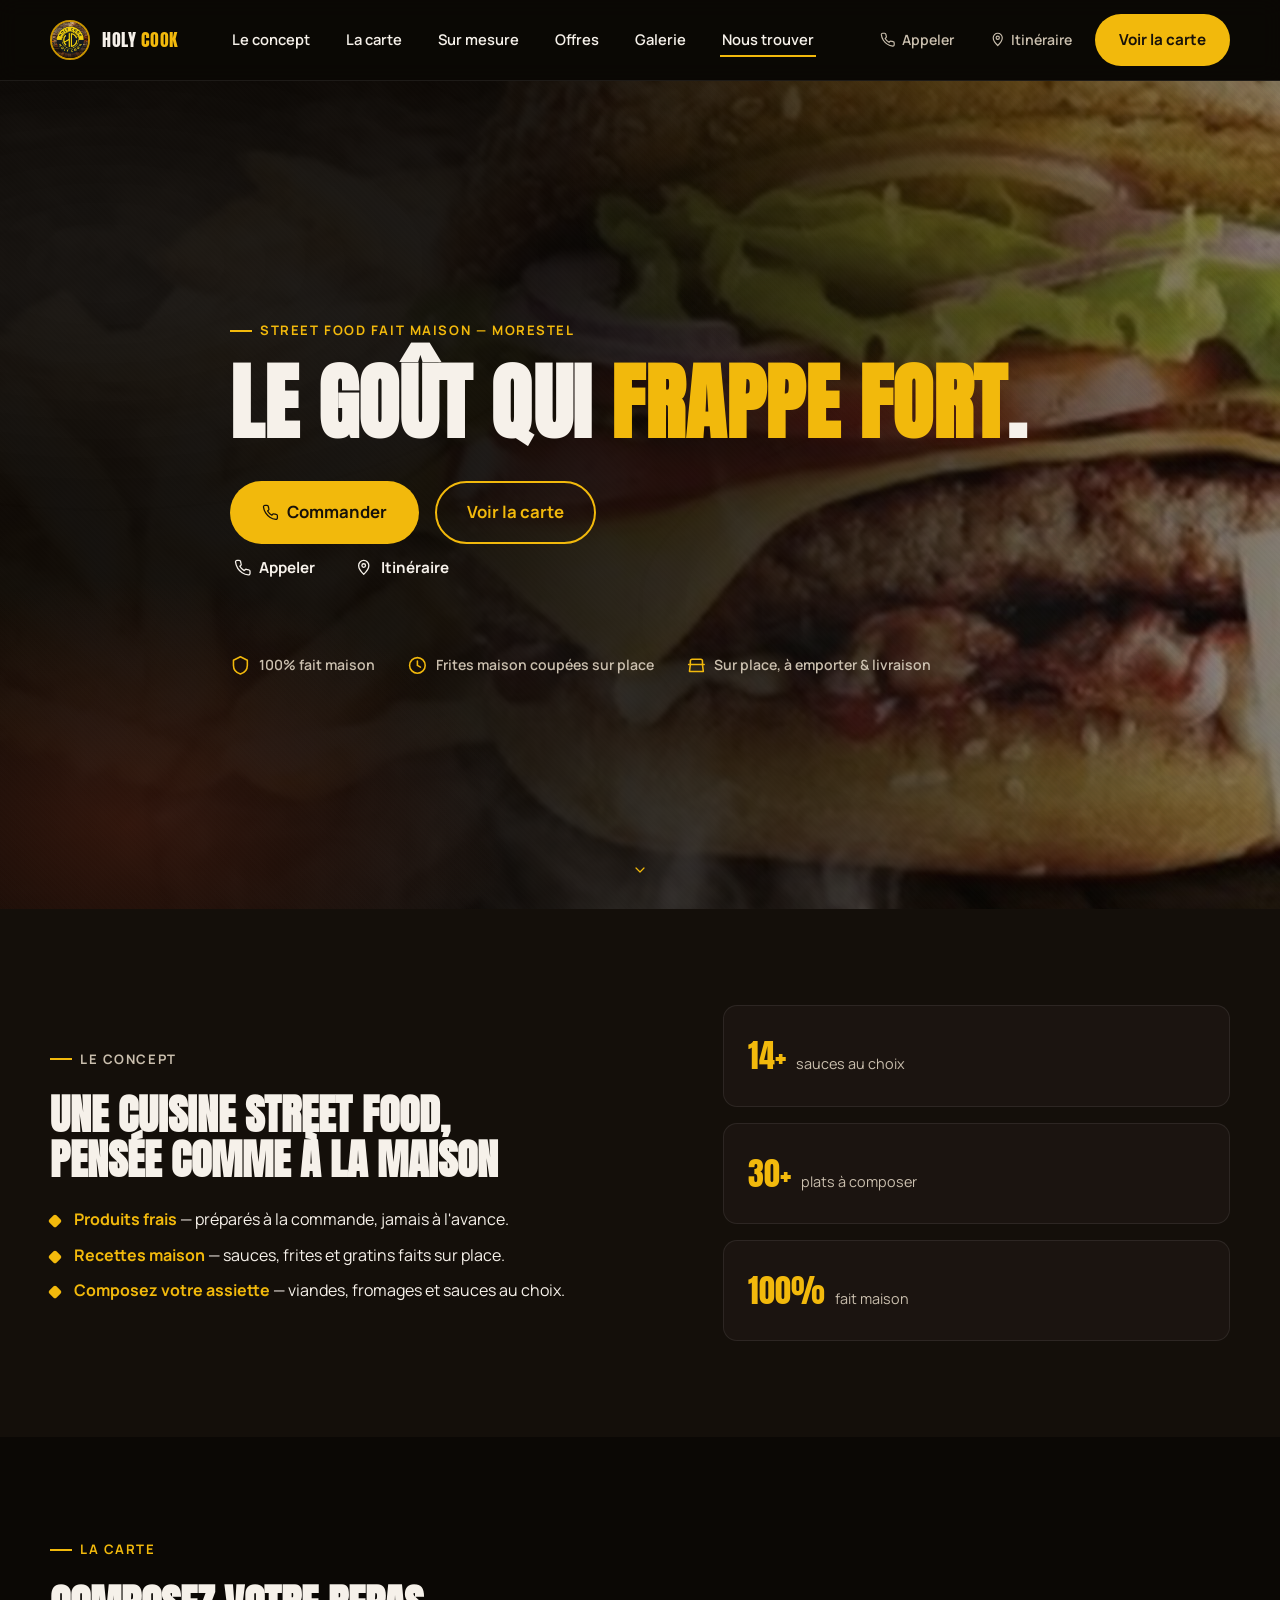
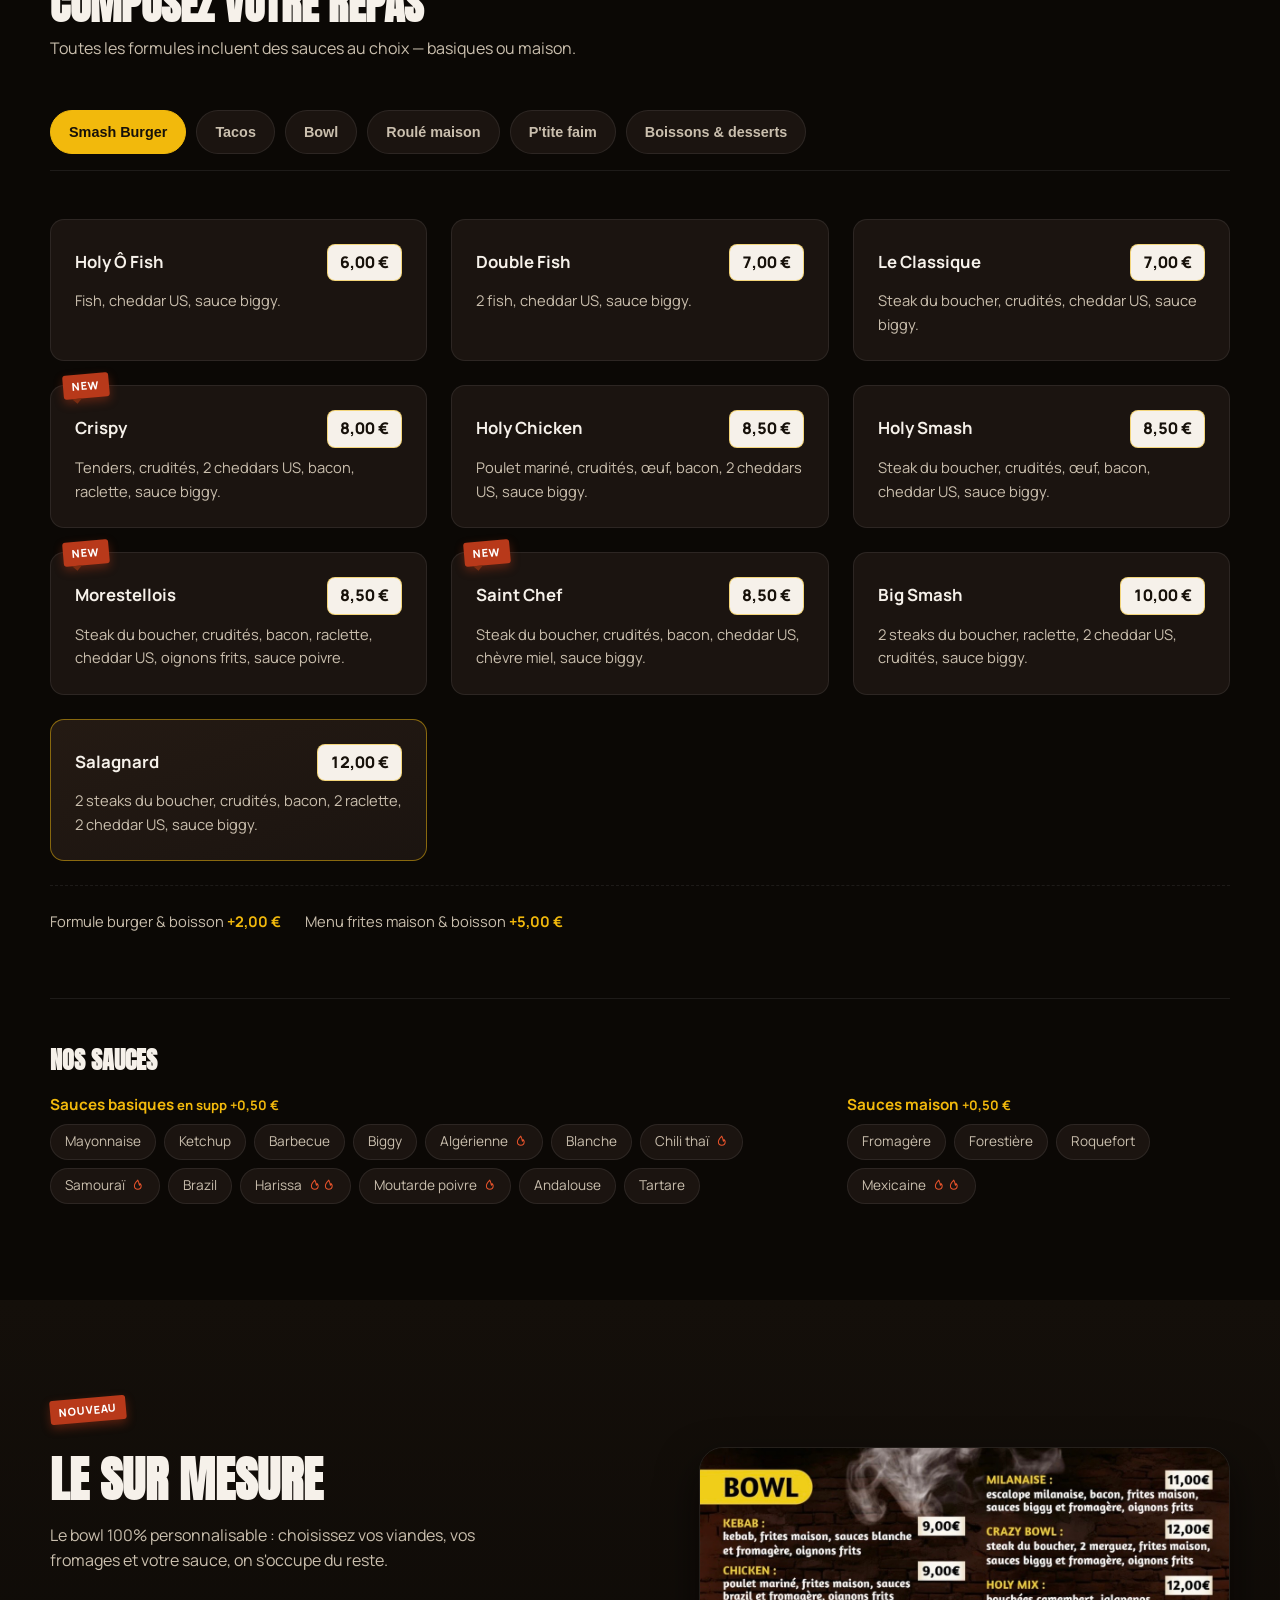
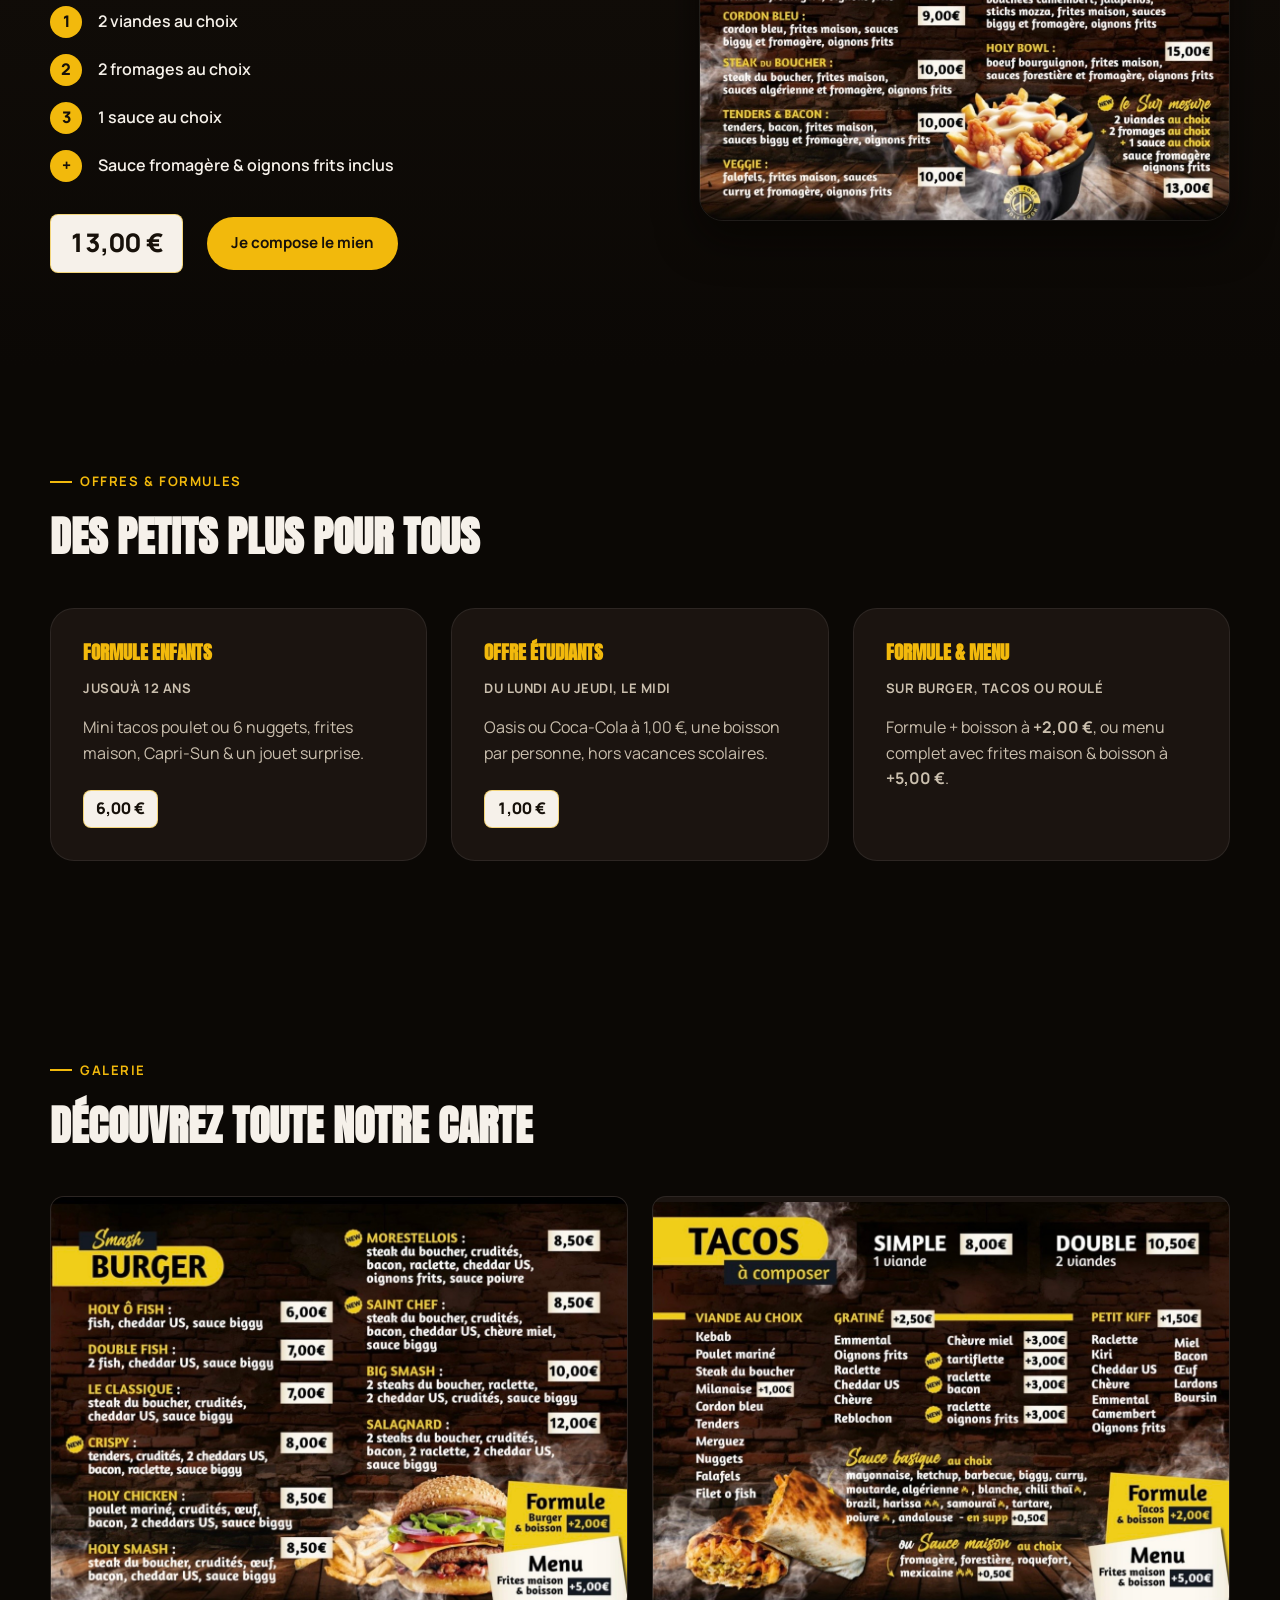
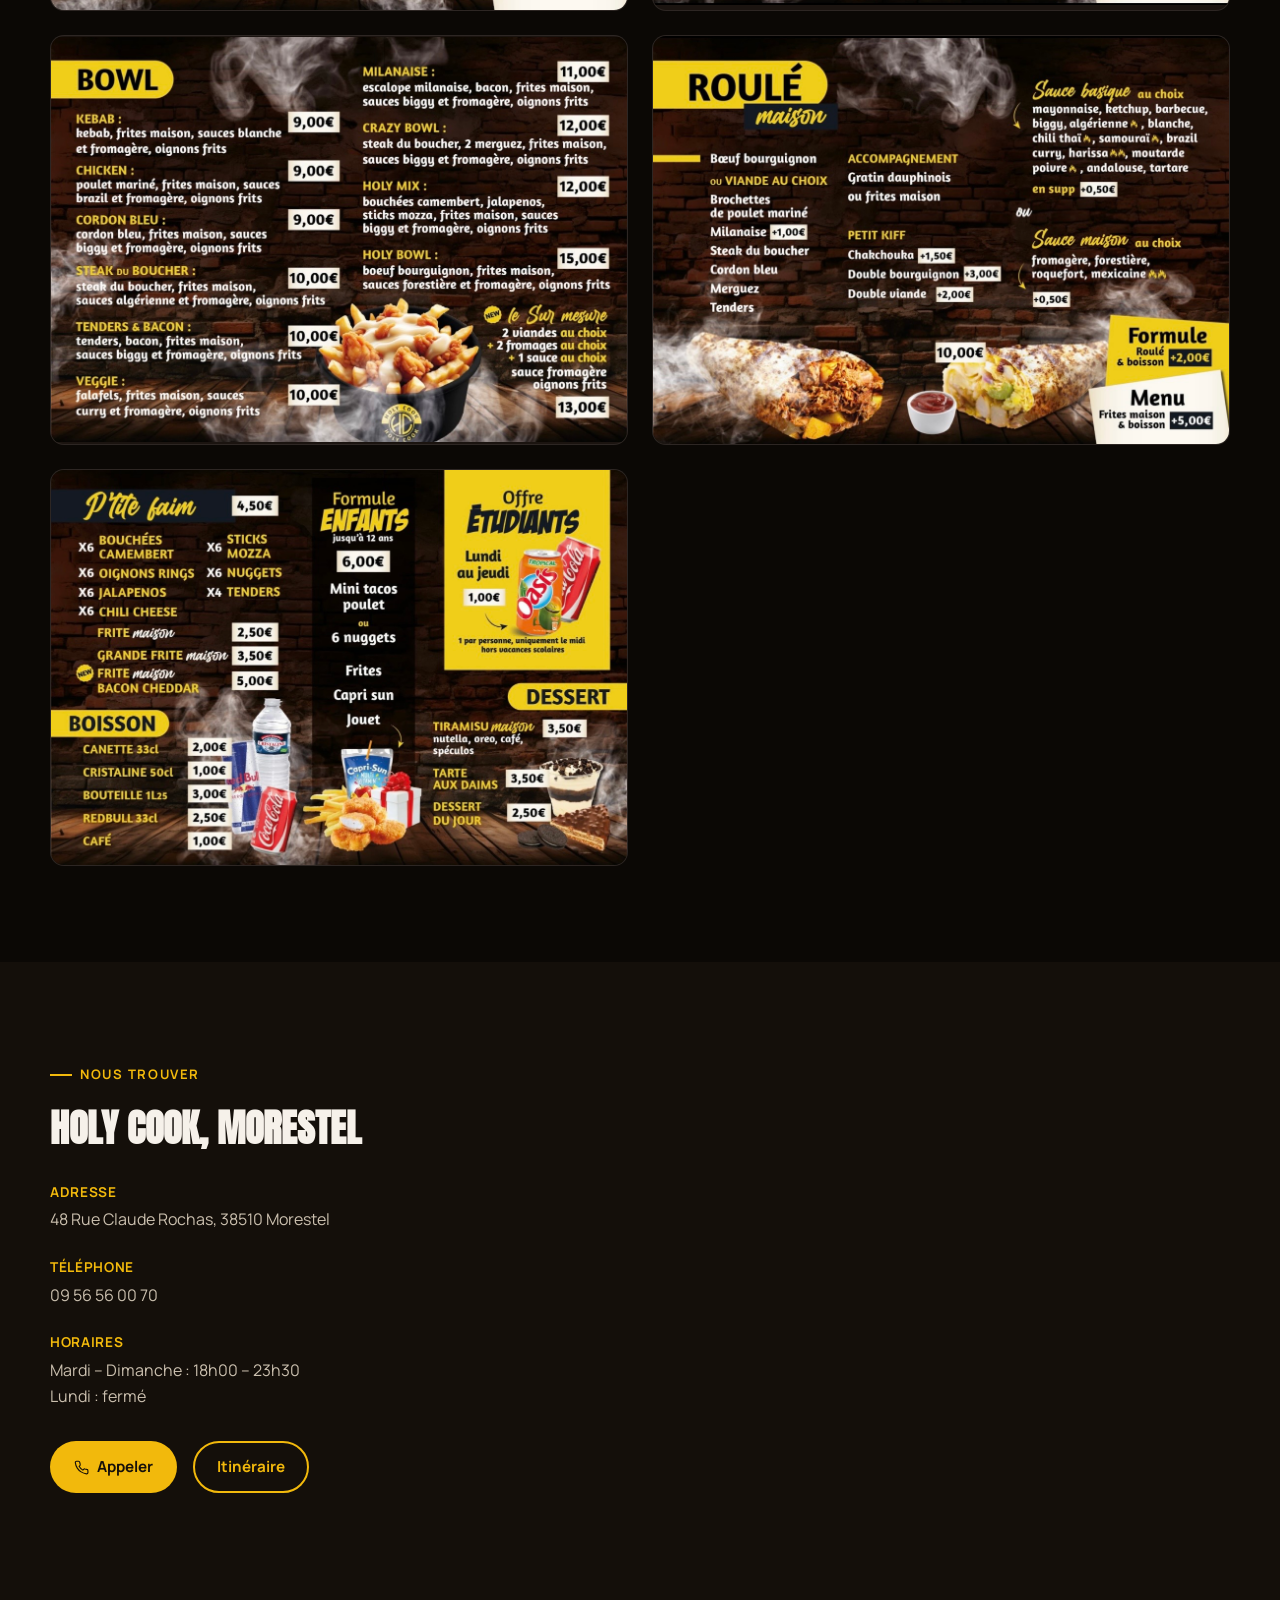
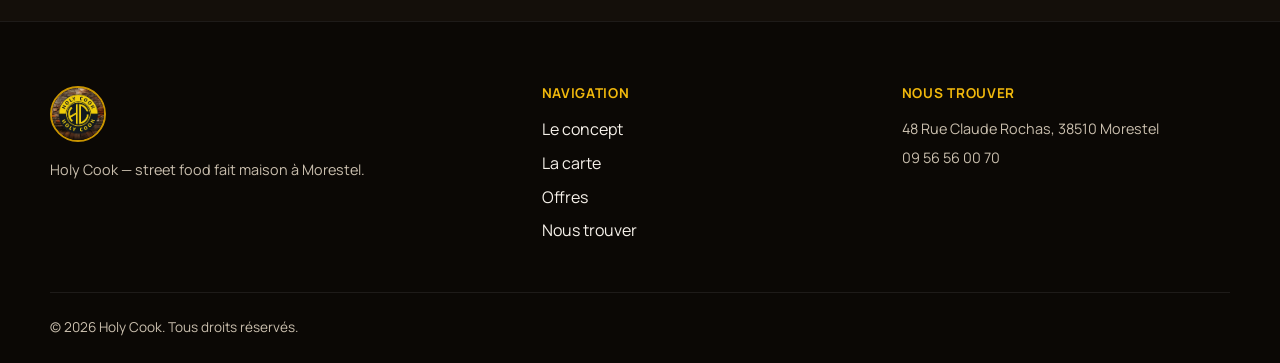
==== index.html @ 10cc81aa "Retirer le sous-titre du hero, jugé superflu" ====
<!DOCTYPE html>
<html lang="fr">
<head>
<meta charset="UTF-8">
<meta name="viewport" content="width=device-width, initial-scale=1.0">
<title>Holy Cook — Smash Burgers, Tacos &amp; Bowls à Morestel</title>
<meta name="description" content="Holy Cook, restaurant street food à Morestel : smash burgers, tacos à composer, bowls, roulés maison, tout fait maison. Sur place, à emporter ou en livraison.">
<meta name="theme-color" content="#0b0805">
<meta property="og:type" content="restaurant">
<meta property="og:title" content="Holy Cook — Smash Burgers, Tacos & Bowls à Morestel">
<meta property="og:description" content="Restaurant street food à Morestel : smash burgers, tacos à composer, bowls, roulés maison, tout fait maison.">
<meta property="og:image" content="assets/brand/logo.jpg">
<meta property="og:locale" content="fr_FR">
<meta property="og:url" content="https://fazaisofiane8-svg.github.io/Holy-Cook/">
<link rel="canonical" href="https://fazaisofiane8-svg.github.io/Holy-Cook/">
<link rel="icon" href="assets/brand/logo.jpg">
<noscript>
  <style>
    .main-nav { position: static !important; opacity: 1 !important; visibility: visible !important; transform: none !important; inset: auto !important; padding: 0 !important; }
    .main-nav ul { flex-direction: row !important; }
    .nav-toggle { display: none !important; }
    .mobile-actionbar { display: none !important; }
  </style>
</noscript>
<link rel="preconnect" href="https://fonts.googleapis.com">
<link rel="preconnect" href="https://fonts.gstatic.com" crossorigin>
<link href="https://fonts.googleapis.com/css2?family=Anton&family=Caveat:wght@600;700&family=Manrope:wght@400;500;600;700;800&display=swap" rel="stylesheet">
<link rel="stylesheet" href="css/style.css">
<script type="application/ld+json">
{
  "@context": "https://schema.org",
  "@type": "Restaurant",
  "name": "Holy Cook",
  "image": "https://fazaisofiane8-svg.github.io/Holy-Cook/assets/brand/logo.jpg",
  "url": "https://fazaisofiane8-svg.github.io/Holy-Cook/",
  "telephone": "+33956560070",
  "servesCuisine": "Street food",
  "priceRange": "€€",
  "address": {
    "@type": "PostalAddress",
    "streetAddress": "48 Rue Claude Rochas",
    "postalCode": "38510",
    "addressLocality": "Morestel",
    "addressCountry": "FR"
  },
  "openingHoursSpecification": [
    {
      "@type": "OpeningHoursSpecification",
      "dayOfWeek": ["Tuesday", "Wednesday", "Thursday", "Friday", "Saturday", "Sunday"],
      "opens": "18:00",
      "closes": "23:30"
    }
  ]
}
</script>
</head>
<body>

<a class="skip-link" href="#main">Aller au contenu principal</a>

<!-- ===================== HEADER ===================== -->
<header class="site-header" id="site-header">
  <div class="container header-bar">
    <a href="#accueil" class="brand">
      <img src="assets/brand/logo.jpg" alt="Holy Cook" width="500" height="500" class="brand-mark">
      <span class="brand-text">HOLY <em>COOK</em></span>
    </a>

    <nav class="main-nav" id="main-nav" aria-label="Navigation principale">
      <ul>
        <li><a href="#concept">Le concept</a></li>
        <li><a href="#carte">La carte</a></li>
        <li><a href="#sur-mesure">Sur mesure</a></li>
        <li><a href="#offres">Offres</a></li>
        <li><a href="#galerie">Galerie</a></li>
        <li><a href="#contact">Nous trouver</a></li>
      </ul>
    </nav>

    <div class="header-actions">
      <a href="tel:+33956560070" class="header-icon-link" aria-label="Appeler le 09 56 56 00 70">
        <svg viewBox="0 0 24 24" aria-hidden="true"><path d="M22 16.9v3a2 2 0 0 1-2.2 2 19.8 19.8 0 0 1-8.6-3.1 19.5 19.5 0 0 1-6-6 19.8 19.8 0 0 1-3.1-8.7A2 2 0 0 1 4.1 2h3a2 2 0 0 1 2 1.7c.1 1 .4 2 .7 3a2 2 0 0 1-.5 2.1L8 10a16 16 0 0 0 6 6l1.2-1.3a2 2 0 0 1 2.1-.5c1 .3 2 .5 3 .7a2 2 0 0 1 1.7 2Z"/></svg>
        <span>Appeler</span>
      </a>
      <a href="https://maps.google.com/maps/place//data=!4m2!3m1!1s0x478b3d7521aa36c1:0xb4bc8ea9d79da7de?entry=s&amp;sa=X&amp;hl=fr" class="header-icon-link" target="_blank" rel="noopener" aria-label="Itinéraire vers Holy Cook">
        <svg viewBox="0 0 24 24" aria-hidden="true"><path d="M12 21s7-6.5 7-12a7 7 0 1 0-14 0c0 5.5 7 12 7 12Z"/><circle cx="12" cy="9" r="2.5"/></svg>
        <span>Itinéraire</span>
      </a>
      <a href="#carte" class="btn btn-primary">Voir la carte</a>
      <button class="nav-toggle" id="nav-toggle" aria-expanded="false" aria-controls="main-nav">
        <span class="sr-only">Ouvrir le menu</span>
        <span class="burger-icon" aria-hidden="true"><span></span><span></span><span></span></span>
      </button>
    </div>
  </div>
</header>

<main id="main">

  <!-- ===================== HERO ===================== -->
  <section class="hero" id="accueil">
    <div class="hero-photo" aria-hidden="true"></div>
    <div class="hero-smoke" aria-hidden="true"></div>
    <div class="hero-grain" aria-hidden="true"></div>
    <div class="container hero-inner">
      <p class="eyebrow">Street food fait maison — Morestel</p>
      <h1 class="hero-title">
        Le goût qui <span class="highlight">frappe fort</span>.
      </h1>
      <div class="hero-cta">
        <!--
          Commander en ligne : aucune plateforme de commande en ligne
          (site propre, Uber Eats, Deliveroo...) n'est référencée dans ce
          projet à ce jour. En attendant, ce bouton appelle directement le
          restaurant pour passer commande. Dès qu'une URL de commande en
          ligne existera, remplacer href="tel:+33956560070" ci-dessous par
          cette URL.
        -->
        <a href="tel:+33956560070" class="btn btn-primary btn-lg">
          <svg viewBox="0 0 24 24" aria-hidden="true"><path d="M22 16.9v3a2 2 0 0 1-2.2 2 19.8 19.8 0 0 1-8.6-3.1 19.5 19.5 0 0 1-6-6 19.8 19.8 0 0 1-3.1-8.7A2 2 0 0 1 4.1 2h3a2 2 0 0 1 2 1.7c.1 1 .4 2 .7 3a2 2 0 0 1-.5 2.1L8 10a16 16 0 0 0 6 6l1.2-1.3a2 2 0 0 1 2.1-.5c1 .3 2 .5 3 .7a2 2 0 0 1 1.7 2Z"/></svg>
          Commander
        </a>
        <a href="#carte" class="btn btn-outline btn-lg">
          Voir la carte
        </a>
      </div>
      <div class="hero-cta hero-cta--secondary">
        <a href="tel:+33956560070" class="link-cta">
          <svg viewBox="0 0 24 24" aria-hidden="true"><path d="M22 16.9v3a2 2 0 0 1-2.2 2 19.8 19.8 0 0 1-8.6-3.1 19.5 19.5 0 0 1-6-6 19.8 19.8 0 0 1-3.1-8.7A2 2 0 0 1 4.1 2h3a2 2 0 0 1 2 1.7c.1 1 .4 2 .7 3a2 2 0 0 1-.5 2.1L8 10a16 16 0 0 0 6 6l1.2-1.3a2 2 0 0 1 2.1-.5c1 .3 2 .5 3 .7a2 2 0 0 1 1.7 2Z"/></svg>
          Appeler
        </a>
        <a href="https://maps.google.com/maps/place//data=!4m2!3m1!1s0x478b3d7521aa36c1:0xb4bc8ea9d79da7de?entry=s&amp;sa=X&amp;hl=fr" class="link-cta" target="_blank" rel="noopener">
          <svg viewBox="0 0 24 24" aria-hidden="true"><path d="M12 21s7-6.5 7-12a7 7 0 1 0-14 0c0 5.5 7 12 7 12Z"/><circle cx="12" cy="9" r="2.5"/></svg>
          Itinéraire
        </a>
      </div>

      <ul class="hero-badges">
        <li>
          <svg viewBox="0 0 24 24" aria-hidden="true"><path d="M12 2 4 6v6c0 5 3.4 8.4 8 10 4.6-1.6 8-5 8-10V6l-8-4Z"/></svg>
          100% fait maison
        </li>
        <li>
          <svg viewBox="0 0 24 24" aria-hidden="true"><circle cx="12" cy="12" r="9"/><path d="M12 7v5l3.5 2"/></svg>
          Frites maison coupées sur place
        </li>
        <li>
          <svg viewBox="0 0 24 24" aria-hidden="true"><path d="M3 11h18M5 11V7a2 2 0 0 1 2-2h10a2 2 0 0 1 2 2v4M5 11l-1 8h16l-1-8"/></svg>
          Sur place, à emporter &amp; livraison
        </li>
      </ul>
    </div>
    <a href="#concept" class="scroll-cue" aria-label="Défiler vers la section suivante">
      <svg viewBox="0 0 24 24" aria-hidden="true"><path d="M6 9l6 6 6-6"/></svg>
    </a>
  </section>

  <!-- ===================== CONCEPT ===================== -->
  <section class="concept" id="concept">
    <div class="container concept-grid">
      <div class="concept-copy">
        <p class="eyebrow">Le concept</p>
        <h2>Une cuisine street food, pensée comme à la maison</h2>
        <ul class="concept-list">
          <li><strong>Produits frais</strong> — préparés à la commande, jamais à l'avance.</li>
          <li><strong>Recettes maison</strong> — sauces, frites et gratins faits sur place.</li>
          <li><strong>Composez votre assiette</strong> — viandes, fromages et sauces au choix.</li>
        </ul>
      </div>
      <div class="concept-stats" role="list">
        <div class="stat-card" role="listitem">
          <span class="stat-number">14+</span>
          <span class="stat-label">sauces au choix</span>
        </div>
        <div class="stat-card" role="listitem">
          <span class="stat-number">30+</span>
          <span class="stat-label">plats à composer</span>
        </div>
        <div class="stat-card" role="listitem">
          <span class="stat-number">100%</span>
          <span class="stat-label">fait maison</span>
        </div>
      </div>
    </div>
  </section>

  <!-- ===================== CARTE / MENU ===================== -->
  <section class="carte" id="carte">
    <div class="container">
      <div class="section-head">
        <p class="eyebrow">La carte</p>
        <h2>Composez votre repas</h2>
        <p class="section-sub">Toutes les formules incluent des sauces au choix — basiques ou maison.</p>
      </div>

      <div class="menu-tabs" role="tablist" aria-label="Catégories de la carte">
        <button class="menu-tab is-active" role="tab" id="tab-burger" aria-controls="panel-burger" aria-selected="true" data-target="panel-burger">Smash Burger</button>
        <button class="menu-tab" role="tab" id="tab-tacos" aria-controls="panel-tacos" aria-selected="false" tabindex="-1" data-target="panel-tacos">Tacos</button>
        <button class="menu-tab" role="tab" id="tab-bowl" aria-controls="panel-bowl" aria-selected="false" tabindex="-1" data-target="panel-bowl">Bowl</button>
        <button class="menu-tab" role="tab" id="tab-roule" aria-controls="panel-roule" aria-selected="false" tabindex="-1" data-target="panel-roule">Roulé maison</button>
        <button class="menu-tab" role="tab" id="tab-faim" aria-controls="panel-faim" aria-selected="false" tabindex="-1" data-target="panel-faim">P'tite faim</button>
        <button class="menu-tab" role="tab" id="tab-boissons" aria-controls="panel-boissons" aria-selected="false" tabindex="-1" data-target="panel-boissons">Boissons &amp; desserts</button>
      </div>

      <!-- SMASH BURGER -->
      <div class="menu-panel is-active" id="panel-burger" role="tabpanel" aria-labelledby="tab-burger">
        <div class="menu-grid">

          <article class="menu-card">
            <div class="menu-card-head"><h3>Holy Ô Fish</h3><span class="price">6,00&nbsp;€</span></div>
            <p>Fish, cheddar US, sauce biggy.</p>
          </article>

          <article class="menu-card">
            <div class="menu-card-head"><h3>Double Fish</h3><span class="price">7,00&nbsp;€</span></div>
            <p>2 fish, cheddar US, sauce biggy.</p>
          </article>

          <article class="menu-card">
            <div class="menu-card-head"><h3>Le Classique</h3><span class="price">7,00&nbsp;€</span></div>
            <p>Steak du boucher, crudités, cheddar US, sauce biggy.</p>
          </article>

          <article class="menu-card">
            <span class="badge-new">New</span>
            <div class="menu-card-head"><h3>Crispy</h3><span class="price">8,00&nbsp;€</span></div>
            <p>Tenders, crudités, 2 cheddars US, bacon, raclette, sauce biggy.</p>
          </article>

          <article class="menu-card">
            <div class="menu-card-head"><h3>Holy Chicken</h3><span class="price">8,50&nbsp;€</span></div>
            <p>Poulet mariné, crudités, œuf, bacon, 2 cheddars US, sauce biggy.</p>
          </article>

          <article class="menu-card">
            <div class="menu-card-head"><h3>Holy Smash</h3><span class="price">8,50&nbsp;€</span></div>
            <p>Steak du boucher, crudités, œuf, bacon, cheddar US, sauce biggy.</p>
          </article>

          <article class="menu-card">
            <span class="badge-new">New</span>
            <div class="menu-card-head"><h3>Morestellois</h3><span class="price">8,50&nbsp;€</span></div>
            <p>Steak du boucher, crudités, bacon, raclette, cheddar US, oignons frits, sauce poivre.</p>
          </article>

          <article class="menu-card">
            <span class="badge-new">New</span>
            <div class="menu-card-head"><h3>Saint Chef</h3><span class="price">8,50&nbsp;€</span></div>
            <p>Steak du boucher, crudités, bacon, cheddar US, chèvre miel, sauce biggy.</p>
          </article>

          <article class="menu-card">
            <div class="menu-card-head"><h3>Big Smash</h3><span class="price">10,00&nbsp;€</span></div>
            <p>2 steaks du boucher, raclette, 2 cheddar US, crudités, sauce biggy.</p>
          </article>

          <article class="menu-card menu-card--feature">
            <div class="menu-card-head"><h3>Salagnard</h3><span class="price">12,00&nbsp;€</span></div>
            <p>2 steaks du boucher, crudités, bacon, 2 raclette, 2 cheddar US, sauce biggy.</p>
          </article>

        </div>
        <div class="menu-formulas">
          <span>Formule burger &amp; boisson <strong>+2,00&nbsp;€</strong></span>
          <span>Menu frites maison &amp; boisson <strong>+5,00&nbsp;€</strong></span>
        </div>
      </div>

      <!-- TACOS -->
      <div class="menu-panel" id="panel-tacos" role="tabpanel" aria-labelledby="tab-tacos" hidden>
        <div class="composer">
          <div class="composer-head">
            <h3>Tacos à composer</h3>
            <div class="composer-prices">
              <span><strong>Simple</strong> 1 viande — 8,00&nbsp;€</span>
              <span><strong>Double</strong> 2 viandes — 10,50&nbsp;€</span>
            </div>
          </div>
          <div class="composer-grid">
            <div class="composer-col">
              <h4>Viande au choix</h4>
              <ul>
                <li>Kebab</li><li>Poulet mariné</li><li>Steak du boucher</li>
                <li>Milanaise <span class="supp">+1,00&nbsp;€</span></li>
                <li>Cordon bleu</li><li>Tenders</li><li>Merguez</li>
                <li>Nuggets</li><li>Falafels</li><li>Filet o fish</li>
              </ul>
            </div>
            <div class="composer-col">
              <h4>Gratiné <span class="supp">+2,50&nbsp;€</span></h4>
              <ul>
                <li>Emmental</li><li>Oignons frits</li><li>Raclette</li>
                <li>Cheddar US</li><li>Chèvre</li><li>Reblochon</li>
                <li>Chèvre miel <span class="supp">+3,00&nbsp;€</span></li>
                <li>Tartiflette <span class="badge-new badge-new--inline">New</span> <span class="supp">+3,00&nbsp;€</span></li>
                <li>Raclette bacon <span class="badge-new badge-new--inline">New</span> <span class="supp">+3,00&nbsp;€</span></li>
                <li>Raclette oignons frits <span class="badge-new badge-new--inline">New</span> <span class="supp">+3,00&nbsp;€</span></li>
              </ul>
            </div>
            <div class="composer-col">
              <h4>Petit kiff <span class="supp">+1,50&nbsp;€</span></h4>
              <ul>
                <li>Raclette</li><li>Kiri</li><li>Cheddar US</li><li>Chèvre</li>
                <li>Emmental</li><li>Camembert</li><li>Oignons frits</li>
                <li>Miel</li><li>Bacon</li><li>Œuf</li><li>Lardons</li><li>Boursin</li>
              </ul>
            </div>
          </div>
        </div>
        <div class="menu-formulas">
          <span>Formule tacos &amp; boisson <strong>+2,00&nbsp;€</strong></span>
          <span>Menu frites maison &amp; boisson <strong>+5,00&nbsp;€</strong></span>
        </div>
      </div>

      <!-- BOWL -->
      <div class="menu-panel" id="panel-bowl" role="tabpanel" aria-labelledby="tab-bowl" hidden>
        <div class="menu-grid">

          <article class="menu-card">
            <div class="menu-card-head"><h3>Kebab</h3><span class="price">9,00&nbsp;€</span></div>
            <p>Kebab, frites maison, sauces blanche et fromagère, oignons frits.</p>
          </article>

          <article class="menu-card">
            <div class="menu-card-head"><h3>Chicken</h3><span class="price">9,00&nbsp;€</span></div>
            <p>Poulet mariné, frites maison, sauces brazil et fromagère, oignons frits.</p>
          </article>

          <article class="menu-card">
            <div class="menu-card-head"><h3>Cordon bleu</h3><span class="price">9,00&nbsp;€</span></div>
            <p>Cordon bleu, frites maison, sauces biggy et fromagère, oignons frits.</p>
          </article>

          <article class="menu-card">
            <div class="menu-card-head"><h3>Steak du boucher</h3><span class="price">10,00&nbsp;€</span></div>
            <p>Steak du boucher, frites maison, sauces algérienne et fromagère, oignons frits.</p>
          </article>

          <article class="menu-card">
            <div class="menu-card-head"><h3>Tenders &amp; bacon</h3><span class="price">10,00&nbsp;€</span></div>
            <p>Tenders, bacon, frites maison, sauces biggy et fromagère, oignons frits.</p>
          </article>

          <article class="menu-card">
            <div class="menu-card-head"><h3>Veggie</h3><span class="price">10,00&nbsp;€</span></div>
            <p>Falafels, frites maison, sauces curry et fromagère, oignons frits.</p>
          </article>

          <article class="menu-card">
            <div class="menu-card-head"><h3>Milanaise</h3><span class="price">11,00&nbsp;€</span></div>
            <p>Escalope milanaise, bacon, frites maison, sauces biggy et fromagère, oignons frits.</p>
          </article>

          <article class="menu-card">
            <div class="menu-card-head"><h3>Crazy Bowl</h3><span class="price">12,00&nbsp;€</span></div>
            <p>Steak du boucher, 2 merguez, frites maison, sauces biggy et fromagère, oignons frits.</p>
          </article>

          <article class="menu-card">
            <div class="menu-card-head"><h3>Holy Mix</h3><span class="price">12,00&nbsp;€</span></div>
            <p>Bouchées camembert, jalapenos, sticks mozza, frites maison, sauces biggy et fromagère, oignons frits.</p>
          </article>

          <article class="menu-card menu-card--feature">
            <div class="menu-card-head"><h3>Holy Bowl</h3><span class="price">15,00&nbsp;€</span></div>
            <p>Bœuf bourguignon, frites maison, sauces forestière et fromagère, oignons frits.</p>
          </article>

        </div>
      </div>

      <!-- ROULÉ MAISON -->
      <div class="menu-panel" id="panel-roule" role="tabpanel" aria-labelledby="tab-roule" hidden>
        <div class="composer">
          <div class="composer-head">
            <h3>Roulé <span class="script-accent">maison</span></h3>
            <div class="composer-prices">
              <span><strong>Le roulé</strong> — 10,00&nbsp;€</span>
            </div>
          </div>
          <div class="composer-grid">
            <div class="composer-col">
              <h4>Bœuf bourguignon ou viande au choix</h4>
              <ul>
                <li>Brochettes de poulet mariné</li>
                <li>Milanaise <span class="supp">+1,00&nbsp;€</span></li>
                <li>Steak du boucher</li><li>Cordon bleu</li>
                <li>Merguez</li><li>Tenders</li>
              </ul>
            </div>
            <div class="composer-col">
              <h4>Accompagnement</h4>
              <ul><li>Gratin dauphinois</li><li>ou Frites maison</li></ul>
              <h4>Petit kiff</h4>
              <ul>
                <li>Chakchouka <span class="supp">+1,50&nbsp;€</span></li>
                <li>Double bourguignon <span class="supp">+3,00&nbsp;€</span></li>
                <li>Double viande <span class="supp">+2,00&nbsp;€</span></li>
              </ul>
            </div>
          </div>
        </div>
        <div class="menu-formulas">
          <span>Formule roulé &amp; boisson <strong>+2,00&nbsp;€</strong></span>
          <span>Menu frites maison &amp; boisson <strong>+5,00&nbsp;€</strong></span>
        </div>
      </div>

      <!-- P'TITE FAIM -->
      <div class="menu-panel" id="panel-faim" role="tabpanel" aria-labelledby="tab-faim" hidden>
        <div class="menu-grid menu-grid--compact">
          <article class="menu-card">
            <div class="menu-card-head"><h3>P'tite faim</h3><span class="price">4,50&nbsp;€</span></div>
            <p>Au choix : x6 bouchées camembert, x6 sticks mozza, x6 oignons rings, x6 nuggets, x6 jalapenos, x4 tenders ou x6 chili cheese.</p>
          </article>
          <article class="menu-card">
            <div class="menu-card-head"><h3>Frite maison</h3><span class="price">2,50&nbsp;€</span></div>
            <p>Coupées et cuites sur place.</p>
          </article>
          <article class="menu-card">
            <div class="menu-card-head"><h3>Grande frite maison</h3><span class="price">3,50&nbsp;€</span></div>
          </article>
          <article class="menu-card">
            <span class="badge-new">New</span>
            <div class="menu-card-head"><h3>Frite maison bacon cheddar</h3><span class="price">5,00&nbsp;€</span></div>
          </article>
        </div>
      </div>

      <!-- BOISSONS & DESSERTS -->
      <div class="menu-panel" id="panel-boissons" role="tabpanel" aria-labelledby="tab-boissons" hidden>
        <div class="menu-grid menu-grid--compact">
          <article class="menu-card"><div class="menu-card-head"><h3>Canette 33cl</h3><span class="price">2,00&nbsp;€</span></div></article>
          <article class="menu-card"><div class="menu-card-head"><h3>Cristaline 50cl</h3><span class="price">1,00&nbsp;€</span></div></article>
          <article class="menu-card"><div class="menu-card-head"><h3>Bouteille 1L25</h3><span class="price">3,00&nbsp;€</span></div></article>
          <article class="menu-card"><div class="menu-card-head"><h3>Redbull 33cl</h3><span class="price">2,50&nbsp;€</span></div></article>
          <article class="menu-card"><div class="menu-card-head"><h3>Café</h3><span class="price">1,00&nbsp;€</span></div></article>
          <article class="menu-card menu-card--feature">
            <div class="menu-card-head"><h3>Tiramisu maison</h3><span class="price">3,50&nbsp;€</span></div>
            <p>Nutella, oreo, café, spéculos.</p>
          </article>
          <article class="menu-card"><div class="menu-card-head"><h3>Tarte aux daims</h3><span class="price">3,50&nbsp;€</span></div></article>
          <article class="menu-card"><div class="menu-card-head"><h3>Dessert du jour</h3><span class="price">2,50&nbsp;€</span></div></article>
        </div>
      </div>

      <!-- SAUCES -->
      <div class="sauces">
        <h3>Nos sauces</h3>
        <div class="sauces-grid">
          <div class="sauce-group">
            <h4>Sauces basiques <span class="supp">en supp&nbsp;+0,50&nbsp;€</span></h4>
            <ul class="sauce-list">
              <li>Mayonnaise</li><li>Ketchup</li><li>Barbecue</li><li>Biggy</li>
              <li>Algérienne <span class="heat" aria-label="Piquant"><svg viewBox="0 0 24 24" aria-hidden="true"><path d="M12 2c-3 3-6 6-6 10a6 6 0 0 0 12 0c0-2-1-3-2-4 .3 1.5-.3 2.5-1 3-1-2-.5-4-3-9Z"/></svg></span></li>
              <li>Blanche</li>
              <li>Chili thaï <span class="heat" aria-label="Piquant"><svg viewBox="0 0 24 24" aria-hidden="true"><path d="M12 2c-3 3-6 6-6 10a6 6 0 0 0 12 0c0-2-1-3-2-4 .3 1.5-.3 2.5-1 3-1-2-.5-4-3-9Z"/></svg></span></li>
              <li>Samouraï <span class="heat" aria-label="Piquant"><svg viewBox="0 0 24 24" aria-hidden="true"><path d="M12 2c-3 3-6 6-6 10a6 6 0 0 0 12 0c0-2-1-3-2-4 .3 1.5-.3 2.5-1 3-1-2-.5-4-3-9Z"/></svg></span></li>
              <li>Brazil</li>
              <li>Harissa <span class="heat" aria-label="Très piquant"><svg viewBox="0 0 24 24" aria-hidden="true"><path d="M12 2c-3 3-6 6-6 10a6 6 0 0 0 12 0c0-2-1-3-2-4 .3 1.5-.3 2.5-1 3-1-2-.5-4-3-9Z"/></svg><svg viewBox="0 0 24 24" aria-hidden="true"><path d="M12 2c-3 3-6 6-6 10a6 6 0 0 0 12 0c0-2-1-3-2-4 .3 1.5-.3 2.5-1 3-1-2-.5-4-3-9Z"/></svg></span></li>
              <li>Moutarde poivre <span class="heat" aria-label="Piquant"><svg viewBox="0 0 24 24" aria-hidden="true"><path d="M12 2c-3 3-6 6-6 10a6 6 0 0 0 12 0c0-2-1-3-2-4 .3 1.5-.3 2.5-1 3-1-2-.5-4-3-9Z"/></svg></span></li>
              <li>Andalouse</li><li>Tartare</li>
            </ul>
          </div>
          <div class="sauce-group">
            <h4>Sauces maison <span class="supp">+0,50&nbsp;€</span></h4>
            <ul class="sauce-list">
              <li>Fromagère</li><li>Forestière</li><li>Roquefort</li>
              <li>Mexicaine <span class="heat" aria-label="Très piquant"><svg viewBox="0 0 24 24" aria-hidden="true"><path d="M12 2c-3 3-6 6-6 10a6 6 0 0 0 12 0c0-2-1-3-2-4 .3 1.5-.3 2.5-1 3-1-2-.5-4-3-9Z"/></svg><svg viewBox="0 0 24 24" aria-hidden="true"><path d="M12 2c-3 3-6 6-6 10a6 6 0 0 0 12 0c0-2-1-3-2-4 .3 1.5-.3 2.5-1 3-1-2-.5-4-3-9Z"/></svg></span></li>
            </ul>
          </div>
        </div>
      </div>

    </div>
  </section>

  <!-- ===================== SUR MESURE ===================== -->
  <section class="sur-mesure" id="sur-mesure">
    <div class="container sur-mesure-grid">
      <div class="sur-mesure-copy">
        <span class="badge-new badge-new--static">Nouveau</span>
        <h2>Le Sur Mesure</h2>
        <p>Le bowl 100% personnalisable : choisissez vos viandes, vos fromages et votre sauce, on s'occupe du reste.</p>
        <ul class="sur-mesure-steps">
          <li><span>1</span> 2 viandes au choix</li>
          <li><span>2</span> 2 fromages au choix</li>
          <li><span>3</span> 1 sauce au choix</li>
          <li><span>+</span> Sauce fromagère &amp; oignons frits inclus</li>
        </ul>
        <div class="sur-mesure-price">
          <span class="price price--lg">13,00&nbsp;€</span>
          <a href="#contact" class="btn btn-primary">Je compose le mien</a>
        </div>
      </div>
      <div class="sur-mesure-visual" aria-hidden="true">
        <img src="assets/menu/carte-bowls.jpg" srcset="assets/menu/carte-bowls-600w.jpg 600w, assets/menu/carte-bowls.jpg 1170w" sizes="(max-width: 1024px) 100vw, 45vw" alt="" width="1170" height="823" loading="lazy">
      </div>
    </div>
  </section>

  <!-- ===================== OFFRES ===================== -->
  <section class="offres" id="offres">
    <div class="container">
      <div class="section-head">
        <p class="eyebrow">Offres &amp; formules</p>
        <h2>Des petits plus pour tous</h2>
      </div>
      <div class="offres-grid">
        <article class="offre-card">
          <h3>Formule enfants</h3>
          <p class="offre-meta">Jusqu'à 12 ans</p>
          <p>Mini tacos poulet ou 6 nuggets, frites maison, Capri-Sun &amp; un jouet surprise.</p>
          <span class="price">6,00&nbsp;€</span>
        </article>
        <article class="offre-card">
          <h3>Offre étudiants</h3>
          <p class="offre-meta">Du lundi au jeudi, le midi</p>
          <p>Oasis ou Coca-Cola à 1,00&nbsp;€, une boisson par personne, hors vacances scolaires.</p>
          <span class="price">1,00&nbsp;€</span>
        </article>
        <article class="offre-card">
          <h3>Formule &amp; menu</h3>
          <p class="offre-meta">Sur burger, tacos ou roulé</p>
          <p>Formule + boisson à <strong>+2,00&nbsp;€</strong>, ou menu complet avec frites maison &amp; boisson à <strong>+5,00&nbsp;€</strong>.</p>
        </article>
      </div>
    </div>
  </section>

  <!-- ===================== GALERIE ===================== -->
  <section class="galerie" id="galerie">
    <div class="container">
      <div class="section-head">
        <p class="eyebrow">Galerie</p>
        <h2>Découvrez toute notre carte</h2>
      </div>
      <div class="galerie-grid">
        <figure>
          <button type="button" class="galerie-item" data-full="assets/menu/carte-smash-burger.jpg" data-caption="Carte des smash burgers Holy Cook avec prix">
            <img src="assets/menu/carte-smash-burger.jpg" srcset="assets/menu/carte-smash-burger-600w.jpg 600w, assets/menu/carte-smash-burger.jpg 1170w" sizes="(max-width: 640px) 100vw, 50vw" alt="Carte des smash burgers Holy Cook avec prix" width="1170" height="838" loading="lazy">
          </button>
        </figure>
        <figure>
          <button type="button" class="galerie-item" data-full="assets/menu/carte-tacos.jpg" data-caption="Carte des tacos à composer Holy Cook avec prix">
            <img src="assets/menu/carte-tacos.jpg" srcset="assets/menu/carte-tacos-600w.jpg 600w, assets/menu/carte-tacos.jpg 1170w" sizes="(max-width: 640px) 100vw, 50vw" alt="Carte des tacos à composer Holy Cook avec prix" width="1170" height="818" loading="lazy">
          </button>
        </figure>
        <figure>
          <button type="button" class="galerie-item" data-full="assets/menu/carte-bowls.jpg" data-caption="Carte des bowls Holy Cook avec prix">
            <img src="assets/menu/carte-bowls.jpg" srcset="assets/menu/carte-bowls-600w.jpg 600w, assets/menu/carte-bowls.jpg 1170w" sizes="(max-width: 640px) 100vw, 50vw" alt="Carte des bowls Holy Cook avec prix" width="1170" height="823" loading="lazy">
          </button>
        </figure>
        <figure>
          <button type="button" class="galerie-item" data-full="assets/menu/carte-roule-maison.jpg" data-caption="Carte des roulés maison Holy Cook avec prix">
            <img src="assets/menu/carte-roule-maison.jpg" srcset="assets/menu/carte-roule-maison-600w.jpg 600w, assets/menu/carte-roule-maison.jpg 1170w" sizes="(max-width: 640px) 100vw, 50vw" alt="Carte des roulés maison Holy Cook avec prix" width="1170" height="828" loading="lazy">
          </button>
        </figure>
        <figure>
          <button type="button" class="galerie-item" data-full="assets/menu/carte-ptite-faim-boissons-desserts.jpg" data-caption="Carte des p'tites faims, boissons et desserts Holy Cook avec prix">
            <img src="assets/menu/carte-ptite-faim-boissons-desserts.jpg" srcset="assets/menu/carte-ptite-faim-boissons-desserts-600w.jpg 600w, assets/menu/carte-ptite-faim-boissons-desserts.jpg 1170w" sizes="(max-width: 640px) 100vw, 50vw" alt="Carte des p'tites faims, boissons et desserts Holy Cook avec prix" width="1170" height="803" loading="lazy">
          </button>
        </figure>
      </div>
    </div>
  </section>

  <!-- ===================== CONTACT ===================== -->
  <section class="contact" id="contact">
    <div class="container contact-grid">
      <div class="contact-info">
        <p class="eyebrow">Nous trouver</p>
        <h2>Holy Cook, Morestel</h2>

        <dl class="info-list">
          <div>
            <dt>Adresse</dt>
            <dd>48 Rue Claude Rochas, 38510 Morestel</dd>
          </div>
          <div>
            <dt>Téléphone</dt>
            <dd><a href="tel:+33956560070">09 56 56 00 70</a></dd>
          </div>
          <div>
            <dt>Horaires</dt>
            <dd>
              Mardi – Dimanche : 18h00 – 23h30<br>
              Lundi : fermé
            </dd>
          </div>
        </dl>

        <div class="contact-actions">
          <a href="tel:+33956560070" class="btn btn-primary">
            <svg viewBox="0 0 24 24" aria-hidden="true"><path d="M22 16.9v3a2 2 0 0 1-2.2 2 19.8 19.8 0 0 1-8.6-3.1 19.5 19.5 0 0 1-6-6 19.8 19.8 0 0 1-3.1-8.7A2 2 0 0 1 4.1 2h3a2 2 0 0 1 2 1.7c.1 1 .4 2 .7 3a2 2 0 0 1-.5 2.1L8 10a16 16 0 0 0 6 6l1.2-1.3a2 2 0 0 1 2.1-.5c1 .3 2 .5 3 .7a2 2 0 0 1 1.7 2Z"/></svg>
            Appeler
          </a>
          <a href="https://maps.google.com/maps/place//data=!4m2!3m1!1s0x478b3d7521aa36c1:0xb4bc8ea9d79da7de?entry=s&amp;sa=X&amp;hl=fr" class="btn btn-outline" target="_blank" rel="noopener">
            Itinéraire
          </a>
        </div>
      </div>

      <div class="contact-map">
        <iframe
          title="Holy Cook sur Google Maps — 48 Rue Claude Rochas, 38510 Morestel"
          src="https://www.google.com/maps?q=48+Rue+Claude+Rochas,+38510+Morestel&output=embed"
          loading="lazy"
          referrerpolicy="no-referrer-when-downgrade">
        </iframe>
      </div>
    </div>
  </section>

</main>

<!-- ===================== FOOTER ===================== -->
<footer class="site-footer">
  <div class="container footer-grid">
    <div>
      <img src="assets/brand/logo.jpg" alt="Holy Cook" width="500" height="500" loading="lazy" class="brand-mark brand-mark--footer">
      <p>Holy Cook — street food fait maison à Morestel.</p>
    </div>
    <nav aria-label="Liens du pied de page">
      <h3>Navigation</h3>
      <ul>
        <li><a href="#concept">Le concept</a></li>
        <li><a href="#carte">La carte</a></li>
        <li><a href="#offres">Offres</a></li>
        <li><a href="#contact">Nous trouver</a></li>
      </ul>
    </nav>
    <div>
      <h3>Nous trouver</h3>
      <p>48 Rue Claude Rochas, 38510 Morestel</p>
      <p><a href="tel:+33956560070">09 56 56 00 70</a></p>
    </div>
  </div>
  <div class="container footer-bottom">
    <p>&copy; <span id="year"></span> Holy Cook. Tous droits réservés.</p>
  </div>
</footer>

<!-- ===================== BARRE MOBILE FIXE ===================== -->
<nav class="mobile-actionbar" aria-label="Actions rapides">
  <a href="tel:+33956560070">
    <svg viewBox="0 0 24 24" aria-hidden="true"><path d="M22 16.9v3a2 2 0 0 1-2.2 2 19.8 19.8 0 0 1-8.6-3.1 19.5 19.5 0 0 1-6-6 19.8 19.8 0 0 1-3.1-8.7A2 2 0 0 1 4.1 2h3a2 2 0 0 1 2 1.7c.1 1 .4 2 .7 3a2 2 0 0 1-.5 2.1L8 10a16 16 0 0 0 6 6l1.2-1.3a2 2 0 0 1 2.1-.5c1 .3 2 .5 3 .7a2 2 0 0 1 1.7 2Z"/></svg>
    Appeler
  </a>
  <a href="https://maps.google.com/maps/place//data=!4m2!3m1!1s0x478b3d7521aa36c1:0xb4bc8ea9d79da7de?entry=s&amp;sa=X&amp;hl=fr" target="_blank" rel="noopener">
    <svg viewBox="0 0 24 24" aria-hidden="true"><path d="M12 21s7-6.5 7-12a7 7 0 1 0-14 0c0 5.5 7 12 7 12Z"/><circle cx="12" cy="9" r="2.5"/></svg>
    Itinéraire
  </a>
  <a href="#carte" class="is-primary">
    <svg viewBox="0 0 24 24" aria-hidden="true"><path d="M4 6h16M4 12h16M4 18h16"/></svg>
    Voir la carte
  </a>
</nav>

<!-- ===================== LIGHTBOX GALERIE ===================== -->
<div class="lightbox" id="lightbox" role="dialog" aria-modal="true" aria-label="Aperçu de la carte" hidden>
  <button type="button" class="lightbox-close" id="lightbox-close" aria-label="Fermer l'aperçu">
    <svg viewBox="0 0 24 24" aria-hidden="true"><path d="M6 6l12 12M18 6 6 18"/></svg>
  </button>
  <figure>
    <img id="lightbox-img" src="" alt="">
    <figcaption id="lightbox-caption"></figcaption>
  </figure>
</div>

<script src="js/script.js"></script>
</body>
</html>
---- css/style.css ----
/* =========================================================
   HOLY COOK — Design tokens
   ========================================================= */
:root {
  --color-bg: #0b0805;
  --color-bg-alt: #140f0a;
  --color-surface: #1b1410;
  --color-surface-2: #241a13;
  --color-border: rgba(255, 255, 255, 0.08);

  --color-text: #f6f1ea;
  --color-text-muted: #cabfae;

  --color-gold: #f2b90c;
  --color-gold-dark: #c99400;
  --color-on-gold: #17110a;

  --color-ember: #e8532b;
  --color-ember-dark: #b8391a;

  --font-display: "Anton", "Arial Narrow", sans-serif;
  --font-script: "Caveat", cursive;
  --font-body: "Manrope", system-ui, -apple-system, "Segoe UI", sans-serif;

  --radius-sm: 8px;
  --radius-md: 14px;
  --radius-lg: 24px;
  --radius-pill: 999px;

  --space-1: 8px;
  --space-2: 16px;
  --space-3: 24px;
  --space-4: 32px;
  --space-5: 48px;
  --space-6: 64px;
  --space-7: 96px;

  --shadow-card: 0 12px 30px rgba(5, 3, 1, 0.45);
  --shadow-pop: 0 18px 40px rgba(5, 3, 1, 0.6);

  --ease: cubic-bezier(0.22, 1, 0.36, 1);
  --ease-spring: cubic-bezier(0.34, 1.56, 0.64, 1);
  --dur: 220ms;
}

/* =========================================================
   Reset & base
   ========================================================= */
*, *::before, *::after { box-sizing: border-box; }
html { scroll-behavior: smooth; scroll-padding-top: 88px; }

body {
  margin: 0;
  background: var(--color-bg);
  color: var(--color-text);
  font-family: var(--font-body);
  font-size: 16px;
  line-height: 1.6;
  -webkit-font-smoothing: antialiased;
}

img { max-width: 100%; display: block; }
a { color: inherit; text-decoration: none; }
ul { margin: 0; padding: 0; list-style: none; }
h1, h2, h3, h4 { margin: 0; line-height: 1.1; text-wrap: balance; }

.script-accent {
  font-family: var(--font-script);
  font-weight: 700;
  color: var(--color-gold);
  text-transform: none;
  font-size: 1.25em;
  margin-left: 0.15em;
}
p { margin: 0; }

svg {
  width: 1em;
  height: 1em;
  fill: none;
  stroke: currentColor;
  stroke-width: 1.8;
  stroke-linecap: round;
  stroke-linejoin: round;
}

.container {
  width: min(1180px, 100% - 48px);
  margin-inline: auto;
}

.sr-only {
  position: absolute;
  width: 1px; height: 1px;
  padding: 0; margin: -1px;
  overflow: hidden;
  clip: rect(0,0,0,0);
  white-space: nowrap; border: 0;
}

.skip-link {
  position: absolute;
  left: 8px; top: -60px;
  background: var(--color-gold);
  color: var(--color-on-gold);
  padding: 10px 16px;
  border-radius: var(--radius-sm);
  font-weight: 700;
  z-index: 1000;
  transition: top var(--dur) var(--ease);
}
.skip-link:focus { top: 8px; }

:focus-visible {
  outline: 3px solid var(--color-gold);
  outline-offset: 3px;
  border-radius: 4px;
}

@media (prefers-reduced-motion: reduce) {
  html { scroll-behavior: auto; }
  *, *::before, *::after {
    animation-duration: 0.001ms !important;
    animation-iteration-count: 1 !important;
    transition-duration: 0.001ms !important;
  }
}

/* =========================================================
   Buttons
   ========================================================= */
.btn {
  display: inline-flex;
  align-items: center;
  gap: 8px;
  padding: 12px 22px;
  border-radius: var(--radius-pill);
  font-weight: 700;
  font-size: 0.95rem;
  border: 2px solid transparent;
  cursor: pointer;
  transition: transform var(--dur) var(--ease), background var(--dur) var(--ease), color var(--dur) var(--ease), border-color var(--dur) var(--ease);
  white-space: nowrap;
}
.btn:hover { transform: translateY(-2px); }
.btn:active { transform: translateY(0) scale(0.97); }
.btn-lg { padding: 16px 30px; font-size: 1.05rem; }

.btn-primary {
  background: var(--color-gold);
  color: var(--color-on-gold);
}
.btn-primary:hover { background: var(--color-gold-dark); }

.btn-outline {
  border-color: var(--color-gold);
  color: var(--color-gold);
  background: transparent;
}
.btn-outline:hover { background: var(--color-gold); color: var(--color-on-gold); }

.link-cta {
  display: inline-flex;
  align-items: center;
  gap: 8px;
  padding: 16px 4px;
  font-weight: 700;
  font-size: 1.05rem;
  color: var(--color-text);
  border-bottom: 2px solid transparent;
  transition: color var(--dur) var(--ease), border-color var(--dur) var(--ease), gap var(--dur) var(--ease);
}
.link-cta svg { width: 1.15em; height: 1.15em; transition: transform var(--dur) var(--ease); }
.link-cta:hover { color: var(--color-gold); border-color: var(--color-gold); gap: 12px; }
.link-cta:hover svg { transform: translateX(2px); }
.link-cta:active svg { transform: translateX(4px); }

/* =========================================================
   Header
   ========================================================= */
.site-header {
  position: sticky;
  top: 0;
  z-index: 100;
  border-bottom: 1px solid var(--color-border);
  isolation: isolate;
}

/* backdrop-filter lives on a pseudo-element, not on .site-header itself,
   because backdrop-filter creates a containing block for fixed-position
   descendants (the mobile .main-nav overlay) and would trap it inside
   the header's own box instead of the viewport. */
.site-header::before {
  content: "";
  position: absolute;
  inset: 0;
  z-index: -1;
  background: rgba(11, 8, 5, 0.75);
  backdrop-filter: blur(10px);
}

.header-bar {
  display: flex;
  align-items: center;
  justify-content: space-between;
  gap: var(--space-3);
  padding-block: 14px;
}

.brand {
  display: flex;
  align-items: center;
  gap: 12px;
  font-family: var(--font-display);
  letter-spacing: 0.5px;
}

.brand-mark {
  display: block;
  width: 40px; height: 40px;
  flex-shrink: 0;
  border-radius: 50%;
  object-fit: cover;
  border: 2px solid var(--color-gold-dark);
}

.brand-text { font-size: 1.15rem; }
.brand-text em { font-style: normal; color: var(--color-gold); }

.main-nav ul {
  display: flex;
  gap: var(--space-4);
}
.main-nav a {
  font-weight: 600;
  font-size: 0.92rem;
  padding: 6px 2px;
  position: relative;
}
.main-nav a::after {
  content: "";
  position: absolute;
  left: 0; right: 100%;
  bottom: -2px;
  height: 2px;
  background: var(--color-gold);
  transition: right var(--dur) var(--ease);
}
.main-nav a:hover::after,
.main-nav a.is-active::after { right: 0; }

.header-actions { display: flex; align-items: center; gap: 10px; }

.header-icon-link {
  display: inline-flex;
  align-items: center;
  gap: 6px;
  padding: 8px 12px;
  border-radius: var(--radius-pill);
  color: var(--color-text-muted);
  font-weight: 600;
  font-size: 0.88rem;
  border: 1px solid transparent;
  transition: color var(--dur) var(--ease), border-color var(--dur) var(--ease);
}
.header-icon-link svg { width: 1.1em; height: 1.1em; }
.header-icon-link:hover { color: var(--color-gold); border-color: var(--color-border); }

/* Full nav + Voir la carte already fill the header comfortably down to
   860px; adding Appeler/Itinéraire alongside them only fits once the
   container itself has room to spare beyond its own 1180px max-width
   (verified: at 1024px the four items together overflowed by ~65px). */
@media (max-width: 1180px) {
  .header-icon-link { display: none; }
}

.nav-toggle {
  display: none;
  align-items: center;
  justify-content: center;
  min-width: 44px;
  min-height: 44px;
  background: none;
  border: none;
  padding: 8px;
  cursor: pointer;
  color: var(--color-text);
}
.burger-icon { display: block; width: 22px; }
.burger-icon span {
  display: block;
  height: 2px;
  background: currentColor;
  margin: 5px 0;
  transition: transform var(--dur) var(--ease), opacity var(--dur) var(--ease);
}
.nav-toggle[aria-expanded="true"] .burger-icon span:nth-child(1) { transform: translateY(7px) rotate(45deg); }
.nav-toggle[aria-expanded="true"] .burger-icon span:nth-child(2) { opacity: 0; }
.nav-toggle[aria-expanded="true"] .burger-icon span:nth-child(3) { transform: translateY(-7px) rotate(-45deg); }

/* =========================================================
   Hero
   ========================================================= */
.hero {
  position: relative;
  min-height: 92vh;
  display: flex;
  flex-direction: column;
  justify-content: center;
  overflow: hidden;
  background: var(--color-bg);
}

.hero-photo {
  position: absolute;
  inset: 0;
  background-image: url('../assets/brand/hero-burger.jpg');
  background-size: cover;
  background-position: 68% 42%;
}
.hero-photo::after {
  content: "";
  position: absolute;
  inset: 0;
  /* Fixed pixel stops (not %) so the dark, legible zone stays a constant
     width behind the text column regardless of viewport width — a
     percentage-based fade looked fine on narrow phones but left the
     subtitle nearly unreadable over bright parts of the photo at
     tablet/desktop widths where the text column is a smaller share
     of the viewport. */
  background:
    radial-gradient(60% 60% at 80% 10%, rgba(242, 185, 12, 0.18), transparent 60%),
    radial-gradient(50% 50% at 10% 90%, rgba(232, 83, 43, 0.16), transparent 60%),
    linear-gradient(
      100deg,
      rgba(11, 8, 5, 0.97) 0px,
      rgba(11, 8, 5, 0.94) 500px,
      rgba(11, 8, 5, 0.78) 900px,
      rgba(11, 8, 5, 0.5) 1300px,
      rgba(11, 8, 5, 0.32) 1800px
    );
}

.hero-smoke {
  position: absolute;
  inset: -20% -20%;
  background:
    radial-gradient(40% 30% at 20% 30%, rgba(255,255,255,0.05), transparent 70%),
    radial-gradient(30% 25% at 70% 60%, rgba(255,255,255,0.04), transparent 70%);
  filter: blur(30px);
  animation: drift 22s ease-in-out infinite alternate;
  pointer-events: none;
}
@keyframes drift {
  from { transform: translate(0, 0) scale(1); }
  to { transform: translate(3%, -2%) scale(1.05); }
}

.hero-grain {
  position: absolute;
  inset: 0;
  background-image: repeating-linear-gradient(45deg, rgba(255,255,255,0.015) 0 2px, transparent 2px 4px);
  mix-blend-mode: overlay;
  pointer-events: none;
}

.hero-inner {
  position: relative;
  z-index: 1;
  padding-block: var(--space-6);
  max-width: 820px;
}
/* Entrance animation is opt-in via the media query itself: outside of it
   (older browsers with no support for this media feature, or motion-reduced
   users) hero content keeps the browser default (opacity: 1) — it is never
   hidden by default, so nothing can get stuck invisible. */
@media (prefers-reduced-motion: no-preference) {
  .hero-inner > * {
    opacity: 0;
    animation: hero-in 800ms var(--ease) forwards;
  }
  .hero-inner > *:nth-child(1) { animation-delay: 80ms; }
  .hero-inner > *:nth-child(2) { animation-delay: 200ms; }
  .hero-inner > *:nth-child(3) { animation-delay: 360ms; }
  .hero-inner > *:nth-child(4) { animation-delay: 500ms; }
  .hero-inner > *:nth-child(5) { animation-delay: 600ms; }
  @keyframes hero-in {
    from { opacity: 0; transform: translateY(18px); }
    to { opacity: 1; transform: translateY(0); }
  }
}

.eyebrow {
  display: inline-flex;
  align-items: center;
  gap: 8px;
  color: var(--color-gold);
  font-weight: 700;
  letter-spacing: 0.12em;
  text-transform: uppercase;
  font-size: 0.82rem;
  margin-bottom: var(--space-2);
}
.eyebrow::before {
  content: "";
  width: 22px; height: 2px;
  background: var(--color-gold);
  display: inline-block;
}

.hero-title {
  font-family: var(--font-display);
  font-size: clamp(2.6rem, 7vw, 5.2rem);
  text-transform: uppercase;
  letter-spacing: 0.5px;
}
.hero-title .highlight { color: var(--color-gold); }

.hero-cta {
  display: flex;
  flex-wrap: wrap;
  gap: var(--space-2);
  margin-top: var(--space-4);
}
.hero-cta--secondary {
  margin-top: 4px;
  gap: var(--space-4);
}
.hero-cta--secondary .link-cta { padding-block: 8px; font-size: 0.95rem; }

.hero-badges {
  display: flex;
  flex-wrap: wrap;
  gap: var(--space-4);
  margin-top: var(--space-6);
  color: var(--color-text-muted);
  font-size: 0.88rem;
  font-weight: 600;
}
.hero-badges li { display: flex; align-items: center; gap: 8px; }
.hero-badges svg { color: var(--color-gold); font-size: 1.3rem; }

.scroll-cue {
  position: absolute;
  bottom: var(--space-3);
  left: 50%;
  transform: translateX(-50%);
  color: var(--color-gold);
  animation: bob 2.2s ease-in-out infinite;
}
@keyframes bob {
  0%, 100% { transform: translate(-50%, 0); }
  50% { transform: translate(-50%, 8px); }
}

/* =========================================================
   Section scaffolding
   ========================================================= */
section { padding-block: var(--space-7); }

.section-head { max-width: 640px; margin-bottom: var(--space-5); }
.section-head h2 {
  font-family: var(--font-display);
  text-transform: uppercase;
  font-size: clamp(1.8rem, 4vw, 2.6rem);
  margin-top: 6px;
}
.section-sub { color: var(--color-text-muted); margin-top: var(--space-1); }

/* =========================================================
   Concept
   ========================================================= */
.concept { background: var(--color-bg-alt); }

.concept-grid {
  display: grid;
  grid-template-columns: 1.2fr 1fr;
  gap: var(--space-6);
  align-items: center;
}

.concept-copy h2 {
  font-family: var(--font-display);
  text-transform: uppercase;
  font-size: clamp(1.8rem, 4vw, 2.6rem);
  margin-top: 6px;
  margin-bottom: var(--space-3);
}
.concept-copy p { color: var(--color-text-muted); }

.concept-list { margin-top: var(--space-3); display: grid; gap: 10px; }
.concept-list li {
  padding-left: 24px;
  position: relative;
  color: var(--color-text);
}
.concept-list li::before {
  content: "";
  position: absolute; left: 0; top: 9px;
  width: 10px; height: 10px;
  background: var(--color-gold);
  border-radius: 2px;
  transform: rotate(45deg);
}
.concept-list strong { color: var(--color-gold); }

.concept-stats {
  display: grid;
  gap: var(--space-2);
}
.stat-card {
  background: var(--color-surface);
  border: 1px solid var(--color-border);
  border-radius: var(--radius-md);
  padding: var(--space-3);
  display: flex;
  align-items: baseline;
  gap: 10px;
}
.stat-number {
  font-family: var(--font-display);
  font-size: 2rem;
  color: var(--color-gold);
  font-variant-numeric: tabular-nums;
}
.stat-label { color: var(--color-text-muted); font-size: 0.9rem; }

/* =========================================================
   Carte / menu tabs
   ========================================================= */
.menu-tabs {
  display: flex;
  flex-wrap: wrap;
  gap: 10px;
  margin-bottom: var(--space-5);
  border-bottom: 1px solid var(--color-border);
  padding-bottom: var(--space-2);
}

.menu-tab {
  display: inline-flex;
  align-items: center;
  min-height: 44px;
  background: var(--color-surface);
  color: var(--color-text-muted);
  border: 1px solid var(--color-border);
  border-radius: var(--radius-pill);
  padding: 10px 18px;
  font-weight: 700;
  font-size: 0.9rem;
  cursor: pointer;
  transition: background var(--dur) var(--ease), color var(--dur) var(--ease), border-color var(--dur) var(--ease);
}
.menu-tab:hover { color: var(--color-text); border-color: var(--color-gold); }
.menu-tab:active { transform: scale(0.96); }
.menu-tab.is-active {
  background: var(--color-gold);
  color: var(--color-on-gold);
  border-color: var(--color-gold);
}

.menu-panel { animation: fadeIn var(--dur) var(--ease); }
@keyframes fadeIn {
  from { opacity: 0; transform: translateY(6px); }
  to { opacity: 1; transform: translateY(0); }
}

.menu-grid {
  display: grid;
  grid-template-columns: repeat(3, 1fr);
  gap: var(--space-3);
}
.menu-grid--compact { grid-template-columns: repeat(4, 1fr); }

.menu-card {
  position: relative;
  background: var(--color-surface);
  border: 1px solid var(--color-border);
  border-radius: var(--radius-md);
  padding: var(--space-3);
  transition: transform var(--dur) var(--ease), border-color var(--dur) var(--ease), box-shadow var(--dur) var(--ease);
}
.menu-card:hover {
  transform: translateY(-4px);
  border-color: rgba(242, 185, 12, 0.4);
  box-shadow: var(--shadow-card);
}
.menu-card--feature {
  background: linear-gradient(160deg, var(--color-surface-2), var(--color-surface));
  border-color: rgba(242, 185, 12, 0.5);
}

.menu-card-head {
  display: flex;
  justify-content: space-between;
  align-items: baseline;
  gap: var(--space-2);
  margin-bottom: 8px;
}
.menu-card-head h3 { font-size: 1.05rem; }
.menu-card p { color: var(--color-text-muted); font-size: 0.92rem; }

.price {
  flex-shrink: 0;
  background: var(--color-text);
  color: var(--color-on-gold);
  font-weight: 800;
  padding: 5px 12px;
  border-radius: var(--radius-sm);
  font-size: 1rem;
  font-variant-numeric: tabular-nums;
  border: 1px solid rgba(242, 185, 12, 0.5);
}
.price--lg { font-size: 1.6rem; padding: 8px 18px; }

.badge-new {
  position: absolute;
  top: -12px; left: 12px;
  /* ember-dark, not ember: white text on the lighter ember only reaches
     3.68:1 contrast (fails WCAG AA for this small bold text); ember-dark
     reaches 5.77:1. */
  background: var(--color-ember-dark);
  color: #fff;
  font-size: 0.68rem;
  font-weight: 800;
  text-transform: uppercase;
  letter-spacing: 0.08em;
  padding: 3px 9px 4px;
  border-radius: 3px;
  transform: rotate(-5deg);
  box-shadow: 0 4px 10px rgba(184, 57, 26, 0.4);
}
.badge-new::after {
  content: "";
  position: absolute;
  left: 8px; bottom: -5px;
  border: 5px solid transparent;
  border-top-color: #7a2c11;
  border-bottom: none;
}
.badge-new--inline {
  position: static;
  display: inline-block;
  margin-left: 4px;
  transform: rotate(-5deg) translateY(-1px);
}
.badge-new--inline::after { display: none; }
.badge-new--static {
  position: static;
  display: inline-block;
  margin-bottom: var(--space-2);
}
.badge-new--static::after { display: none; }

.menu-formulas {
  display: flex;
  flex-wrap: wrap;
  gap: var(--space-3);
  margin-top: var(--space-3);
  padding-top: var(--space-3);
  border-top: 1px dashed var(--color-border);
  color: var(--color-text-muted);
  font-size: 0.92rem;
}
.menu-formulas strong { color: var(--color-gold); }

.supp {
  color: var(--color-gold);
  font-size: 0.82rem;
  font-weight: 700;
}

/* Composer (tacos / roulé) */
.composer-head {
  display: flex;
  flex-wrap: wrap;
  justify-content: space-between;
  align-items: baseline;
  gap: var(--space-2);
  margin-bottom: var(--space-3);
}
.composer-head h3 {
  font-family: var(--font-display);
  text-transform: uppercase;
  font-size: 1.4rem;
}
.composer-prices { display: flex; gap: var(--space-3); color: var(--color-text-muted); font-size: 0.92rem; }
.composer-prices strong { color: var(--color-gold); }

.composer-grid {
  display: grid;
  grid-template-columns: repeat(3, 1fr);
  gap: var(--space-3);
}
.composer-col {
  background: var(--color-surface);
  border: 1px solid var(--color-border);
  border-radius: var(--radius-md);
  padding: var(--space-3);
}
.composer-col h4 {
  color: var(--color-gold);
  font-size: 0.95rem;
  margin-bottom: var(--space-2);
}
.composer-col h4:first-child { min-height: 2.3em; }
.composer-col + .composer-col h4:nth-of-type(2) { margin-top: var(--space-3); }
.composer-col ul { display: grid; gap: 6px; }
.composer-col li { color: var(--color-text-muted); font-size: 0.9rem; }

/* Sauces */
.sauces {
  margin-top: var(--space-6);
  padding-top: var(--space-5);
  border-top: 1px solid var(--color-border);
}
.sauces h3 {
  font-family: var(--font-display);
  text-transform: uppercase;
  font-size: 1.5rem;
  margin-bottom: var(--space-3);
}
.sauces-grid {
  display: grid;
  grid-template-columns: 2fr 1fr;
  gap: var(--space-4);
}
.sauce-group h4 { color: var(--color-gold); font-size: 0.95rem; margin-bottom: 10px; }
.sauce-list {
  display: flex;
  flex-wrap: wrap;
  gap: 8px;
}
.sauce-list li {
  background: var(--color-surface);
  border: 1px solid var(--color-border);
  border-radius: var(--radius-pill);
  padding: 6px 14px;
  font-size: 0.85rem;
  color: var(--color-text-muted);
  display: flex;
  align-items: center;
  gap: 6px;
}
.heat { color: var(--color-ember); display: inline-flex; gap: 1px; }
.heat svg { font-size: 0.85rem; }

/* =========================================================
   Sur mesure
   ========================================================= */
.sur-mesure {
  background: linear-gradient(180deg, var(--color-bg-alt), var(--color-bg));
}
.sur-mesure-grid {
  display: grid;
  grid-template-columns: 1.1fr 1fr;
  gap: var(--space-6);
  align-items: center;
}
.sur-mesure-copy h2 {
  font-family: var(--font-display);
  text-transform: uppercase;
  font-size: clamp(2rem, 4vw, 3rem);
  margin: var(--space-2) 0 var(--space-2);
}
.sur-mesure-copy > p { color: var(--color-text-muted); max-width: 46ch; }

.sur-mesure-steps { margin-top: var(--space-4); display: grid; gap: var(--space-2); }
.sur-mesure-steps li {
  display: flex;
  align-items: center;
  gap: var(--space-2);
  font-weight: 600;
}
.sur-mesure-steps span {
  display: grid;
  place-items: center;
  width: 32px; height: 32px;
  border-radius: 50%;
  background: var(--color-gold);
  color: var(--color-on-gold);
  font-weight: 800;
  flex-shrink: 0;
}

.sur-mesure-price {
  margin-top: var(--space-4);
  display: flex;
  align-items: center;
  gap: var(--space-3);
  flex-wrap: wrap;
}

.sur-mesure-visual {
  border-radius: var(--radius-lg);
  overflow: hidden;
  box-shadow: var(--shadow-pop);
  border: 1px solid var(--color-border);
}
.sur-mesure-visual img { width: 100%; height: 100%; object-fit: cover; }

/* =========================================================
   Offres
   ========================================================= */
.offres-grid {
  display: grid;
  grid-template-columns: repeat(3, 1fr);
  gap: var(--space-3);
}
.offre-card {
  background: var(--color-surface);
  border: 1px solid var(--color-border);
  border-radius: var(--radius-lg);
  padding: var(--space-4);
  transition: transform var(--dur) var(--ease), border-color var(--dur) var(--ease);
}
.offre-card:hover { transform: translateY(-4px); border-color: rgba(242,185,12,0.4); }
.offre-card h3 {
  font-family: var(--font-display);
  text-transform: uppercase;
  font-size: 1.2rem;
  color: var(--color-gold);
}
.offre-meta {
  color: var(--color-ember);
  font-size: 0.82rem;
  font-weight: 700;
  text-transform: uppercase;
  letter-spacing: 0.04em;
  margin-top: 6px;
}
.offre-card p { margin-top: var(--space-2); color: var(--color-text-muted); }
.offre-card .price { display: inline-block; margin-top: var(--space-3); }

/* =========================================================
   Galerie
   ========================================================= */
.galerie-grid {
  display: grid;
  grid-template-columns: repeat(2, 1fr);
  gap: var(--space-3);
}
.galerie-grid figure {
  margin: 0;
  border-radius: var(--radius-md);
  overflow: hidden;
  border: 1px solid var(--color-border);
  background: var(--color-surface);
  display: flex;
}
.galerie-item {
  display: block;
  width: 100%;
  border: 0;
  padding: 0;
  margin: 0;
  background: none;
  cursor: pointer;
}
.galerie-grid img {
  display: block;
  width: 100%;
  height: 100%;
  object-fit: contain;
  transition: transform 400ms var(--ease);
}
.galerie-item:hover img,
.galerie-item:focus-visible img { transform: scale(1.03); }

/* =========================================================
   Lightbox
   ========================================================= */
.lightbox {
  position: fixed;
  inset: 0;
  z-index: 200;
  display: flex;
  align-items: center;
  justify-content: center;
  padding: var(--space-4);
  background: rgba(5, 3, 1, 0.92);
  backdrop-filter: blur(4px);
}
.lightbox[hidden] { display: none; }
.lightbox figure {
  margin: 0;
  max-width: min(900px, 100%);
  max-height: 90dvh;
  display: flex;
  flex-direction: column;
  gap: var(--space-2);
}
.lightbox img {
  max-width: 100%;
  max-height: 78dvh;
  width: auto;
  height: auto;
  border-radius: var(--radius-md);
  margin: 0 auto;
}
.lightbox figcaption {
  color: var(--color-text-muted);
  text-align: center;
  font-size: 0.9rem;
}
.lightbox-close {
  position: absolute;
  top: var(--space-3);
  right: var(--space-3);
  width: 44px; height: 44px;
  display: grid;
  place-items: center;
  background: var(--color-surface);
  border: 1px solid var(--color-border);
  border-radius: 50%;
  color: var(--color-text);
  cursor: pointer;
  transition: background var(--dur) var(--ease), color var(--dur) var(--ease);
}
.lightbox-close svg { width: 1.3em; height: 1.3em; }
.lightbox-close:hover { background: var(--color-gold); color: var(--color-on-gold); }

/* =========================================================
   Contact
   ========================================================= */
.contact { background: var(--color-bg-alt); }
.contact-grid {
  display: grid;
  grid-template-columns: 1.1fr 1fr;
  gap: var(--space-6);
}
.contact-info h2 {
  font-family: var(--font-display);
  text-transform: uppercase;
  font-size: clamp(1.8rem, 4vw, 2.4rem);
  margin: 6px 0 var(--space-4);
}
.info-list { display: grid; gap: var(--space-3); margin-bottom: var(--space-4); }
.info-list dt {
  color: var(--color-gold);
  font-weight: 700;
  font-size: 0.85rem;
  text-transform: uppercase;
  letter-spacing: 0.05em;
}
.info-list dd { margin: 4px 0 0; color: var(--color-text-muted); }
[data-placeholder="true"] {
  font-style: italic;
  color: var(--color-ember);
}

.contact-actions { display: flex; gap: var(--space-2); flex-wrap: wrap; margin-bottom: var(--space-4); }

.contact-map { border-radius: var(--radius-lg); overflow: hidden; min-height: 320px; }
.contact-map iframe {
  width: 100%;
  height: 100%;
  min-height: 320px;
  border: 0;
  filter: grayscale(0.3) invert(0.92) contrast(0.9);
}
.map-placeholder {
  height: 100%;
  min-height: 320px;
  display: flex;
  flex-direction: column;
  align-items: center;
  justify-content: center;
  gap: var(--space-2);
  background:
    repeating-linear-gradient(45deg, var(--color-surface) 0 12px, var(--color-surface-2) 12px 24px);
  border: 1px dashed var(--color-border);
  color: var(--color-text-muted);
  font-size: 0.9rem;
  text-align: center;
}
.map-placeholder svg { font-size: 2.4rem; color: var(--color-gold); }

/* =========================================================
   Footer
   ========================================================= */
.site-footer {
  background: var(--color-bg);
  border-top: 1px solid var(--color-border);
  padding-top: var(--space-6);
}
.footer-grid {
  display: grid;
  grid-template-columns: 1.4fr 1fr 1fr;
  gap: var(--space-4);
  padding-bottom: var(--space-5);
}
.brand-mark--footer { width: 56px; height: 56px; margin-bottom: var(--space-2); }
.footer-grid p { color: var(--color-text-muted); margin-top: 6px; font-size: 0.9rem; }
.footer-grid h3 {
  color: var(--color-gold);
  font-size: 0.85rem;
  text-transform: uppercase;
  letter-spacing: 0.05em;
  margin-bottom: var(--space-2);
}
.footer-grid ul { display: grid; gap: 8px; }
.footer-grid a:hover { color: var(--color-gold); }

.footer-bottom {
  border-top: 1px solid var(--color-border);
  padding-block: var(--space-3);
  color: var(--color-text-muted);
  font-size: 0.85rem;
}

/* =========================================================
   Mobile action bar (fixed, always visible on phones)
   ========================================================= */
.mobile-actionbar {
  display: none;
}

@media (max-width: 860px) {
  /* Appeler/Itinéraire are already persistent in the fixed mobile action
     bar below — showing them a second time in the hero would just repeat
     the same two actions right above it. */
  .hero-cta--secondary { display: none; }

  .mobile-actionbar {
    display: grid;
    grid-template-columns: 1fr 1fr 1.3fr;
    position: fixed;
    left: 0; right: 0; bottom: 0;
    z-index: 95;
    background: var(--color-bg-alt);
    border-top: 1px solid var(--color-border);
    padding: 10px max(10px, env(safe-area-inset-right)) max(10px, env(safe-area-inset-bottom)) max(10px, env(safe-area-inset-left));
    box-shadow: 0 -8px 24px rgba(5, 3, 1, 0.5);
  }
  .mobile-actionbar a {
    display: flex;
    flex-direction: column;
    align-items: center;
    justify-content: center;
    gap: 3px;
    min-height: 48px;
    padding: 6px 4px;
    border-radius: var(--radius-sm);
    color: var(--color-text-muted);
    font-size: 0.72rem;
    font-weight: 700;
    text-align: center;
  }
  .mobile-actionbar a svg { width: 1.3em; height: 1.3em; }
  .mobile-actionbar a:active { background: var(--color-surface); }
  .mobile-actionbar a.is-primary {
    background: var(--color-gold);
    color: var(--color-on-gold);
  }

  /* keep content clear of the fixed bar */
  body { padding-bottom: 76px; }
}

/* =========================================================
   Reveal on scroll
   ========================================================= */
.reveal {
  opacity: 0;
  transform: translateY(18px);
  transition: opacity 500ms var(--ease), transform 500ms var(--ease);
}
.reveal.is-visible { opacity: 1; transform: translateY(0); }

@media (prefers-reduced-motion: reduce) {
  .reveal { opacity: 1; transform: none; }
}

/* =========================================================
   Responsive
   ========================================================= */
@media (max-width: 1024px) {
  .menu-grid { grid-template-columns: repeat(2, 1fr); }
  .menu-grid--compact { grid-template-columns: repeat(2, 1fr); }
  .composer-grid { grid-template-columns: 1fr 1fr; }
  .composer-grid .composer-col:last-child { grid-column: span 2; }
  .offres-grid { grid-template-columns: 1fr; }
  .concept-grid, .sur-mesure-grid, .contact-grid { grid-template-columns: 1fr; }
  .sur-mesure-visual { order: -1; max-height: 320px; }
}

@media (max-width: 860px) {
  .main-nav {
    position: fixed;
    inset: 72px 0 0 0;
    background: var(--color-bg);
    transform: translateY(-8px);
    opacity: 0;
    visibility: hidden;
    transition: opacity var(--dur) var(--ease), transform var(--dur) var(--ease), visibility var(--dur);
    padding: var(--space-4) var(--space-3);
    overflow-y: auto;
  }
  .main-nav.is-open {
    opacity: 1; visibility: visible; transform: translateY(0);
  }
  .main-nav ul { flex-direction: column; gap: var(--space-3); }
  .main-nav a { font-size: 1.3rem; }
  .header-actions .btn-primary { display: none; }
  .nav-toggle { display: inline-flex; }

  .sauces-grid { grid-template-columns: 1fr; }
}

@media (max-width: 640px) {
  .menu-grid, .menu-grid--compact { grid-template-columns: 1fr; }
  .composer-grid { grid-template-columns: 1fr; }
  .composer-grid .composer-col:last-child { grid-column: span 1; }
  .galerie-grid { grid-template-columns: 1fr; }
  .hero-cta { flex-direction: column; align-items: stretch; }
  .hero-cta .btn { justify-content: center; }
  .hero-cta .link-cta { justify-content: center; padding-block: 12px; }

  section { padding-block: var(--space-5); }
  .section-head { margin-bottom: var(--space-4); }
  .sauces { margin-top: var(--space-4); padding-top: var(--space-4); }

  .menu-tabs {
    flex-wrap: nowrap;
    overflow-x: auto;
    -webkit-overflow-scrolling: touch;
    scroll-snap-type: x proximity;
    margin-inline: -24px;
    padding-inline: 24px;
    margin-bottom: var(--space-4);
  }
  .menu-tab {
    flex-shrink: 0;
    scroll-snap-align: start;
  }

  .footer-grid { grid-template-columns: 1fr; gap: var(--space-3); }
}
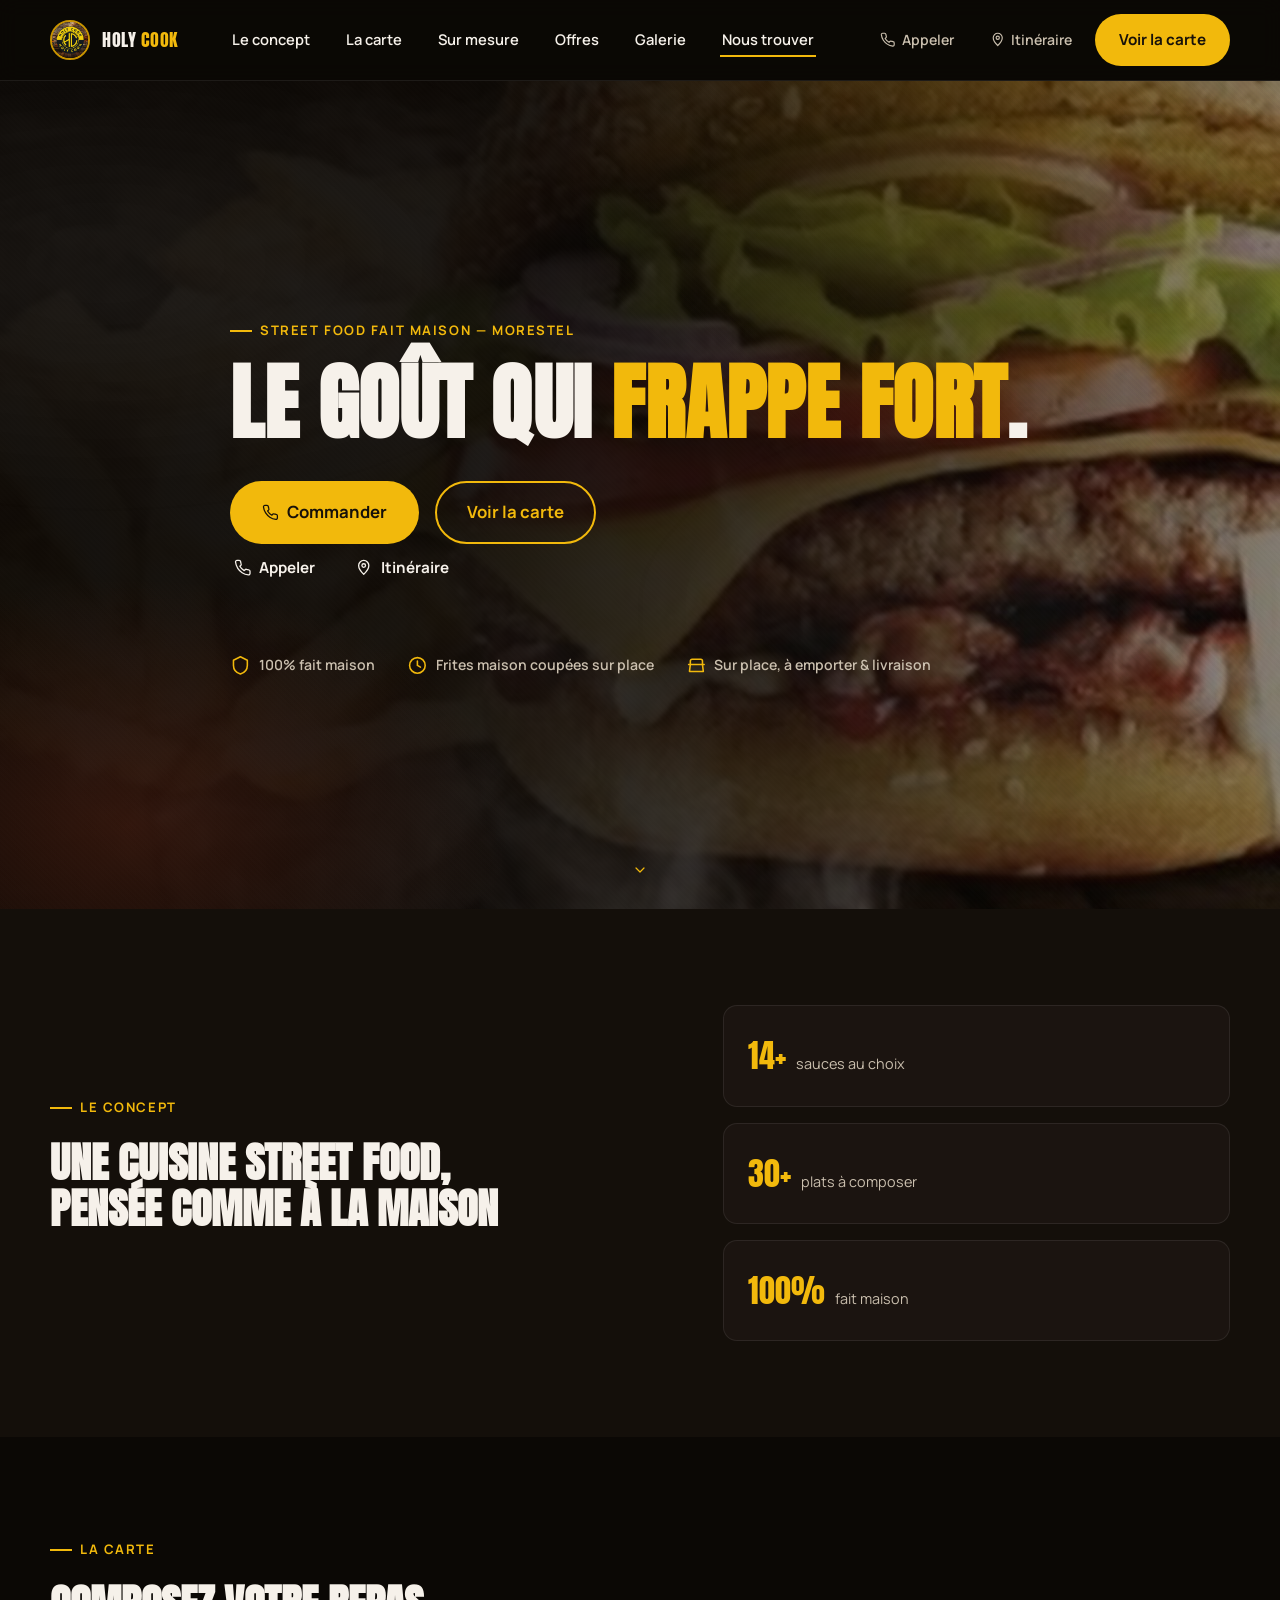
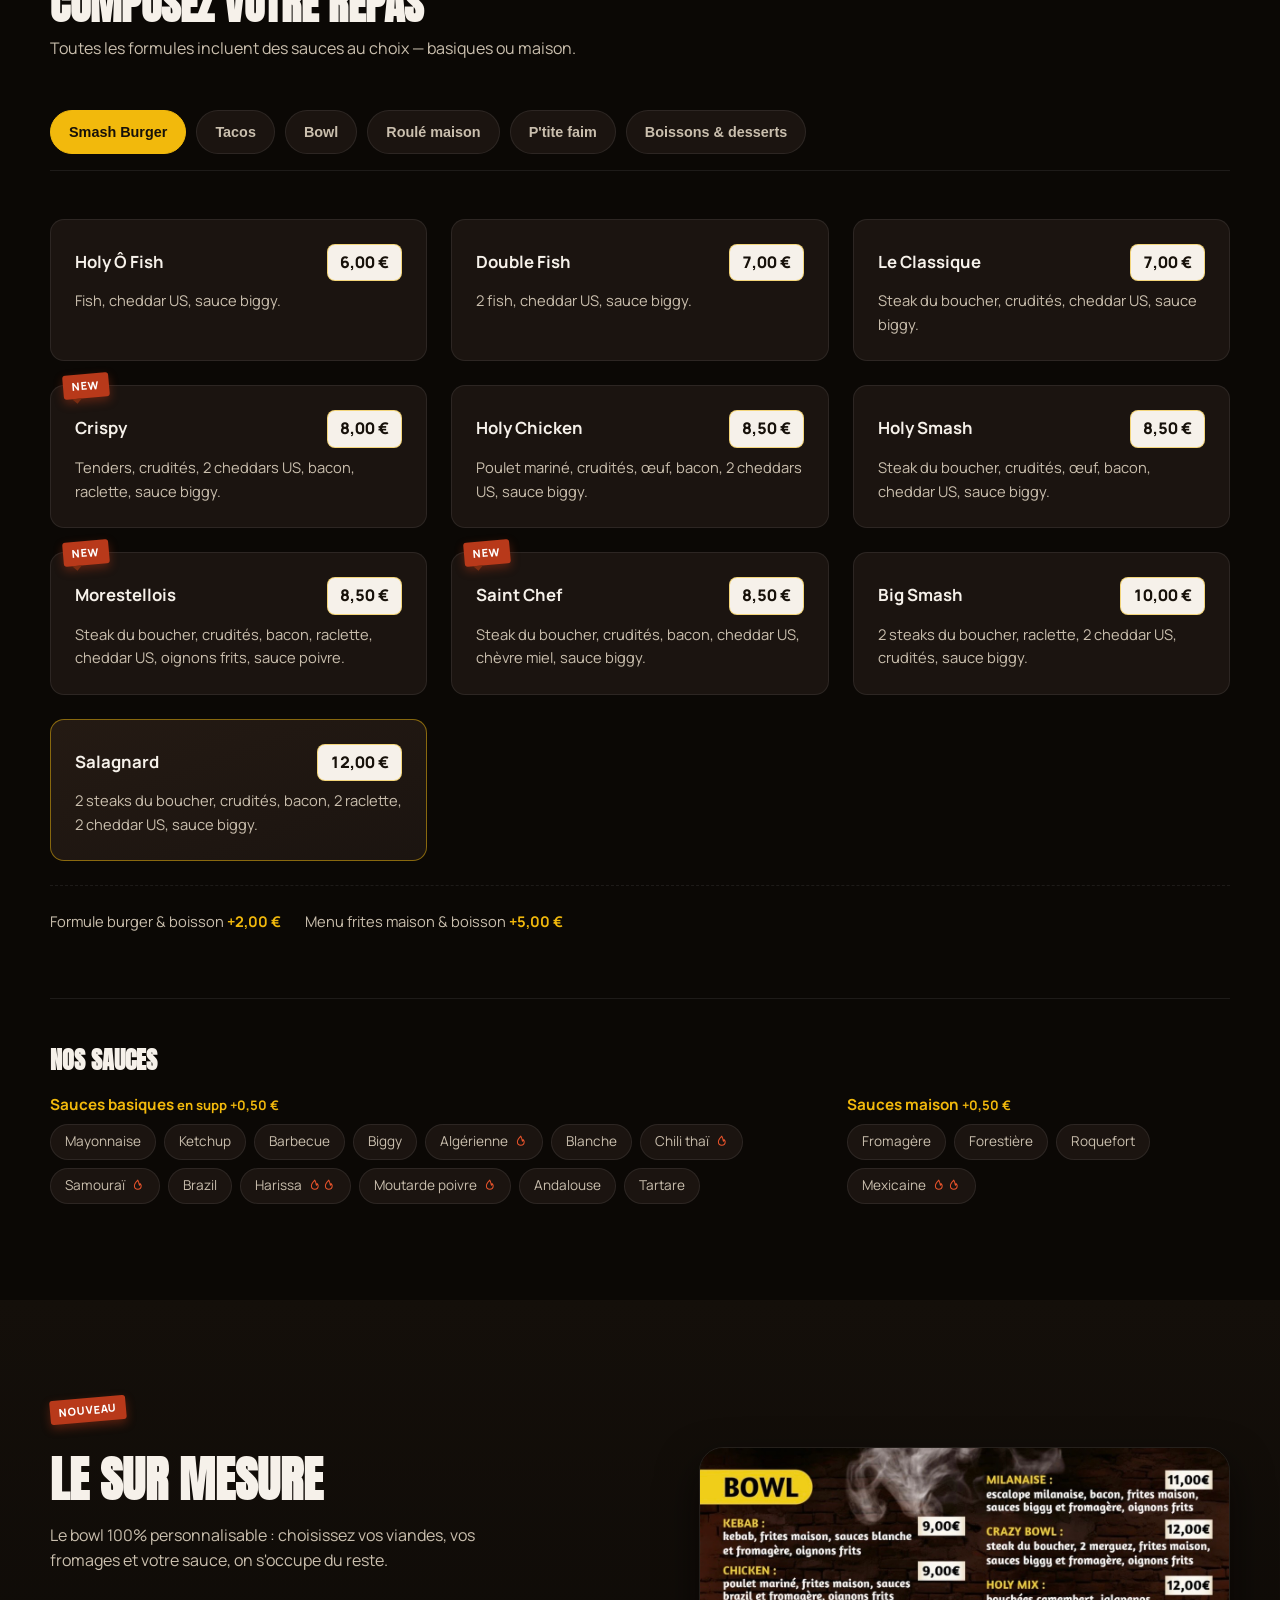
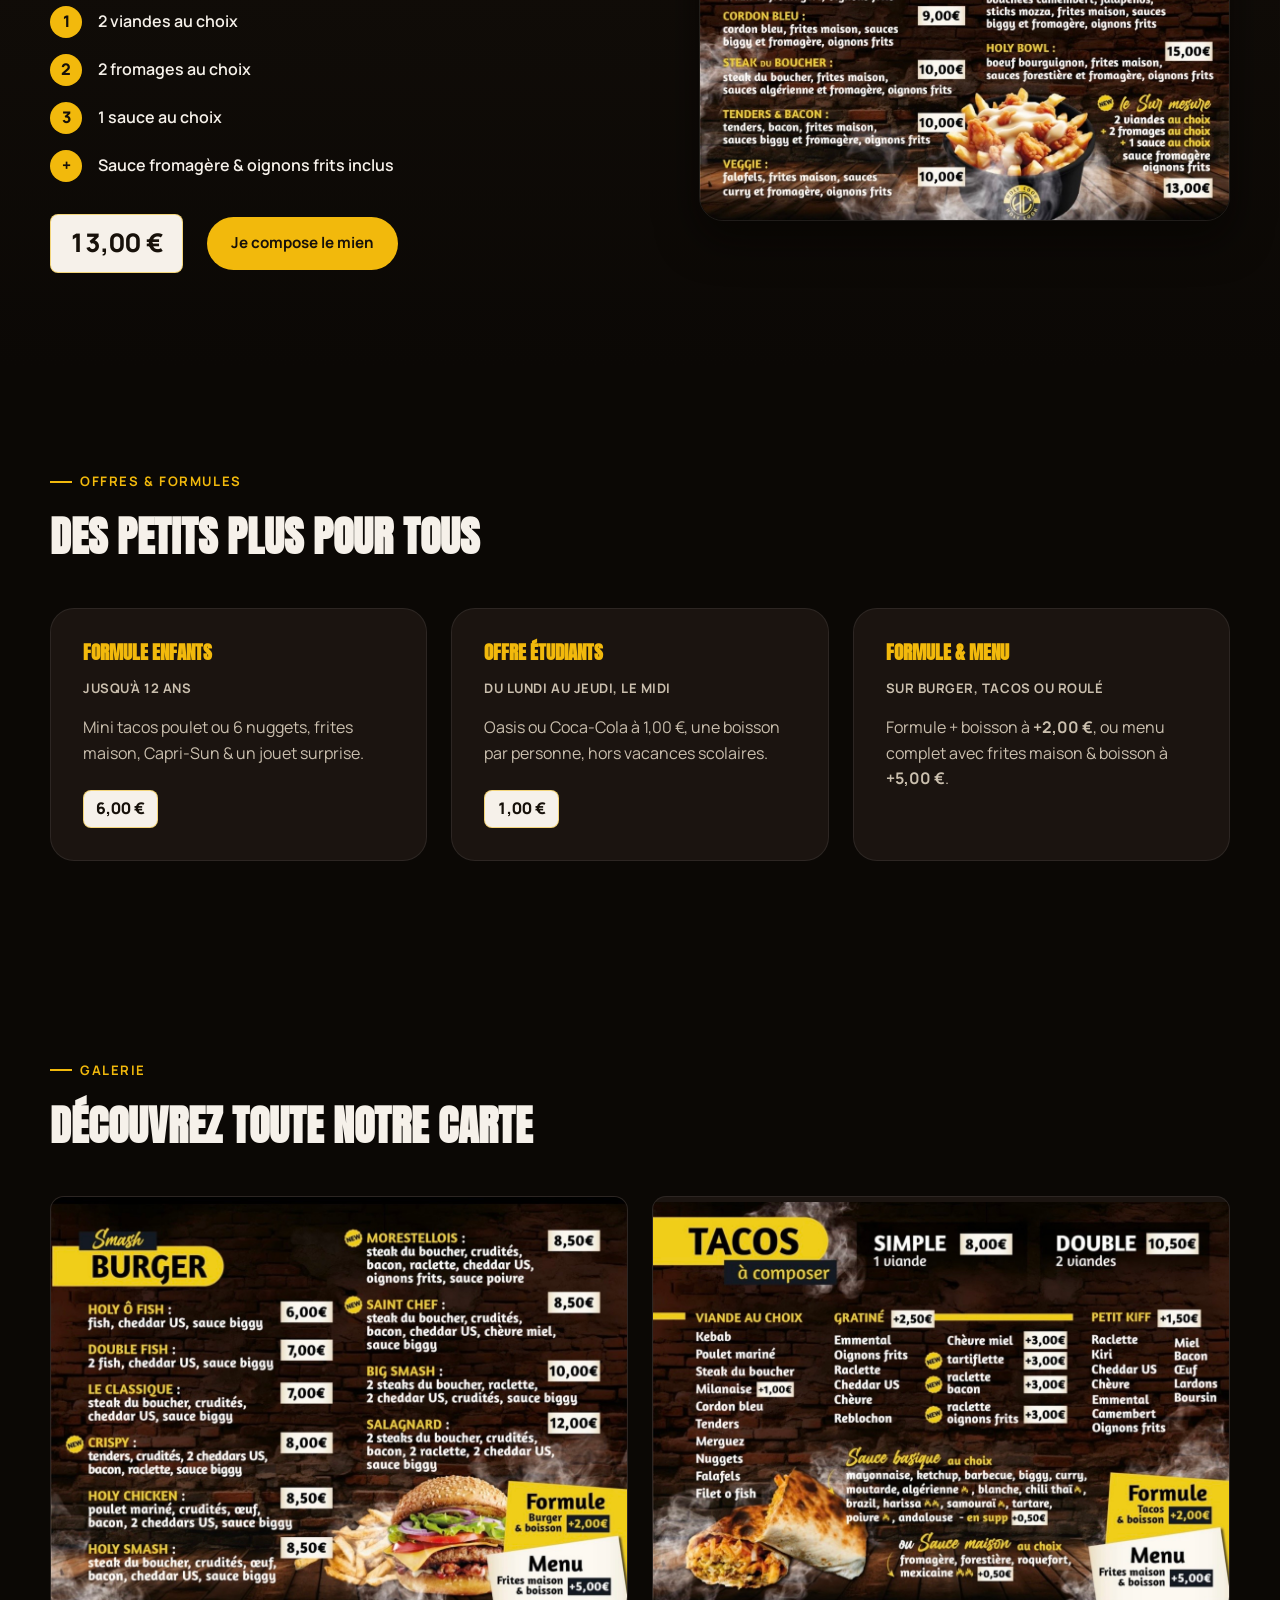
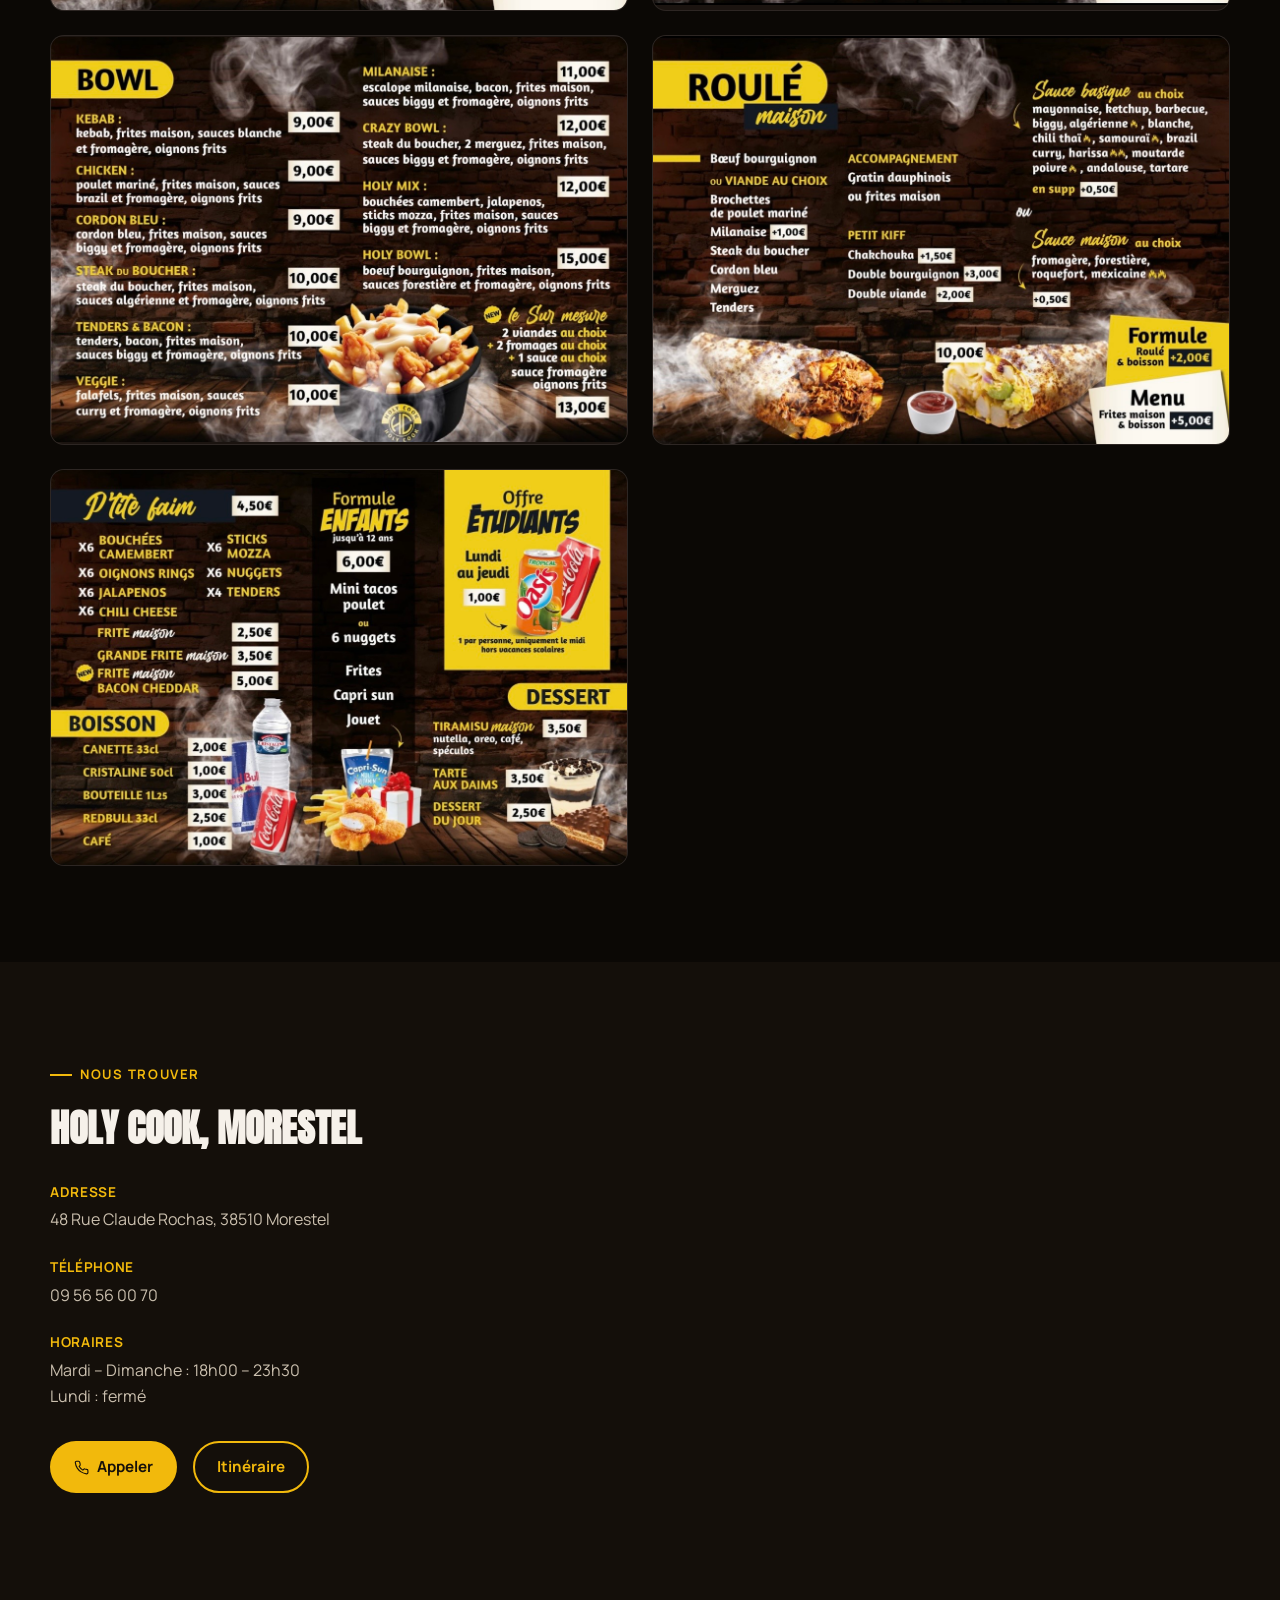
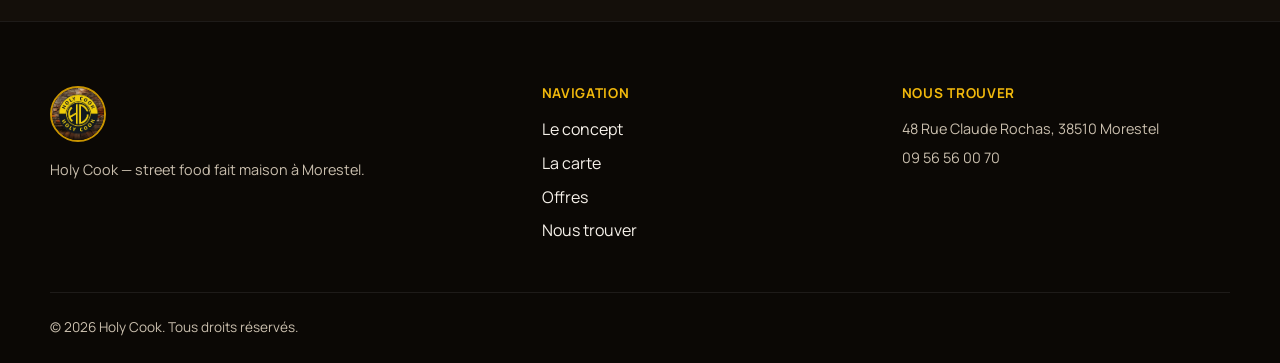
==== commit bfb76fcb: "Retirer la liste de puces du concept, garder les chiffres animés" ====
--- a/index.html
+++ b/index.html
@@ -161,11 +161,6 @@
       <div class="concept-copy">
         <p class="eyebrow">Le concept</p>
         <h2>Une cuisine street food, pensée comme à la maison</h2>
-        <ul class="concept-list">
-          <li><strong>Produits frais</strong> — préparés à la commande, jamais à l'avance.</li>
-          <li><strong>Recettes maison</strong> — sauces, frites et gratins faits sur place.</li>
-          <li><strong>Composez votre assiette</strong> — viandes, fromages et sauces au choix.</li>
-        </ul>
       </div>
       <div class="concept-stats" role="list">
         <div class="stat-card" role="listitem">
--- a/css/style.css
+++ b/css/style.css
@@ -486,24 +486,6 @@
   margin-top: 6px;
   margin-bottom: var(--space-3);
 }
-.concept-copy p { color: var(--color-text-muted); }
-
-.concept-list { margin-top: var(--space-3); display: grid; gap: 10px; }
-.concept-list li {
-  padding-left: 24px;
-  position: relative;
-  color: var(--color-text);
-}
-.concept-list li::before {
-  content: "";
-  position: absolute; left: 0; top: 9px;
-  width: 10px; height: 10px;
-  background: var(--color-gold);
-  border-radius: 2px;
-  transform: rotate(45deg);
-}
-.concept-list strong { color: var(--color-gold); }
-
 .concept-stats {
   display: grid;
   gap: var(--space-2);
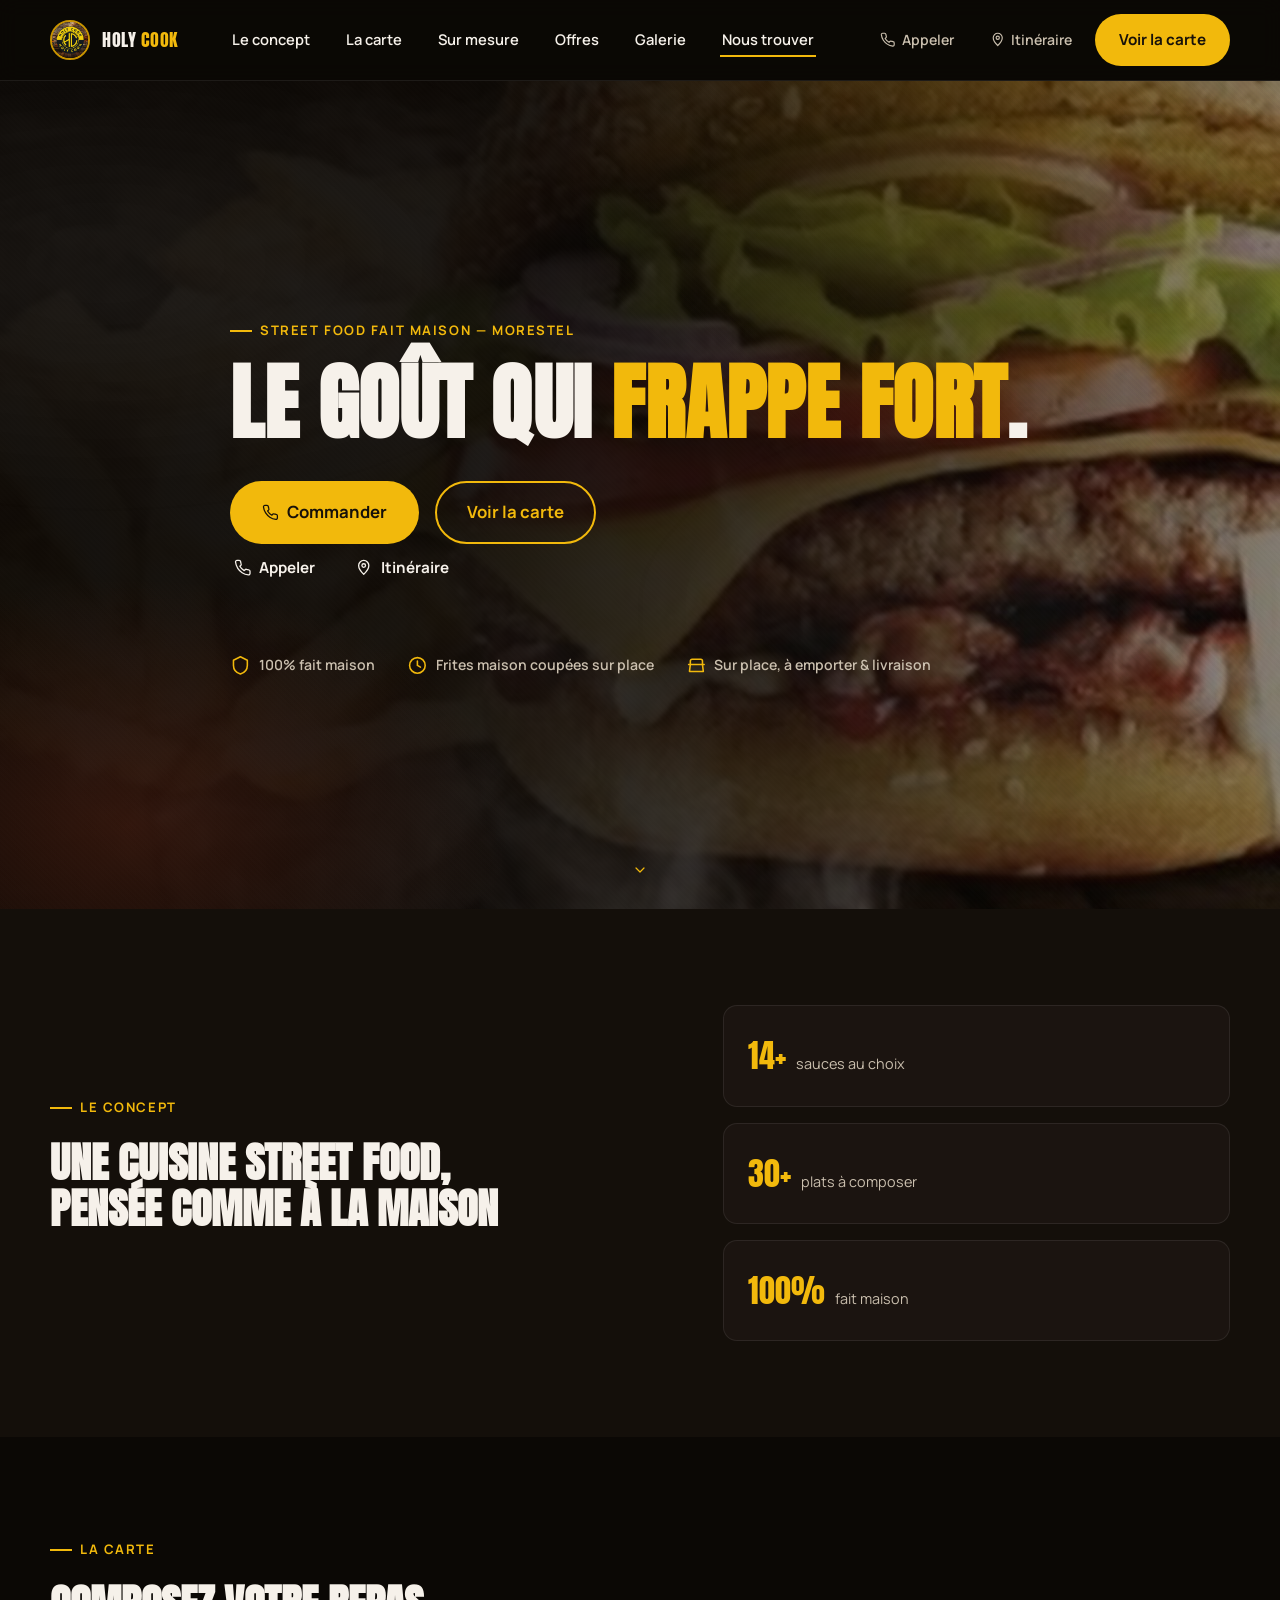
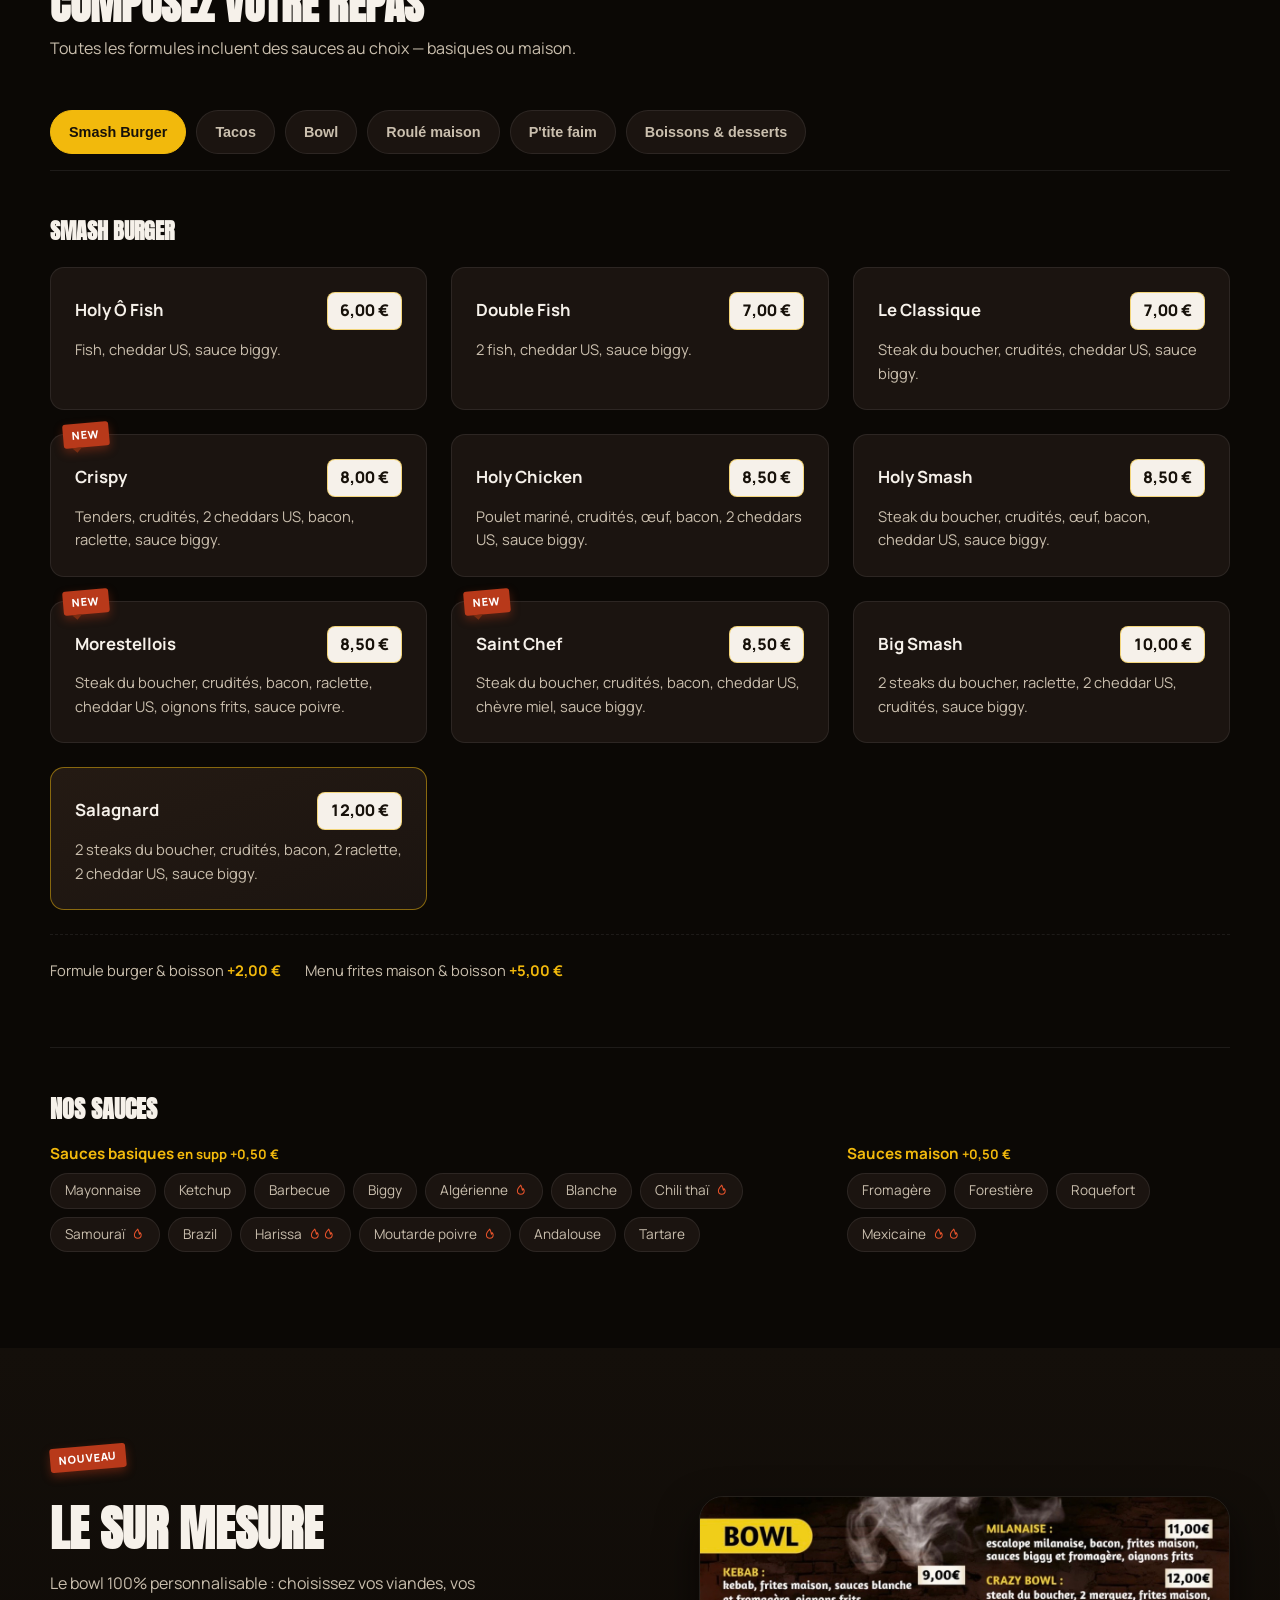
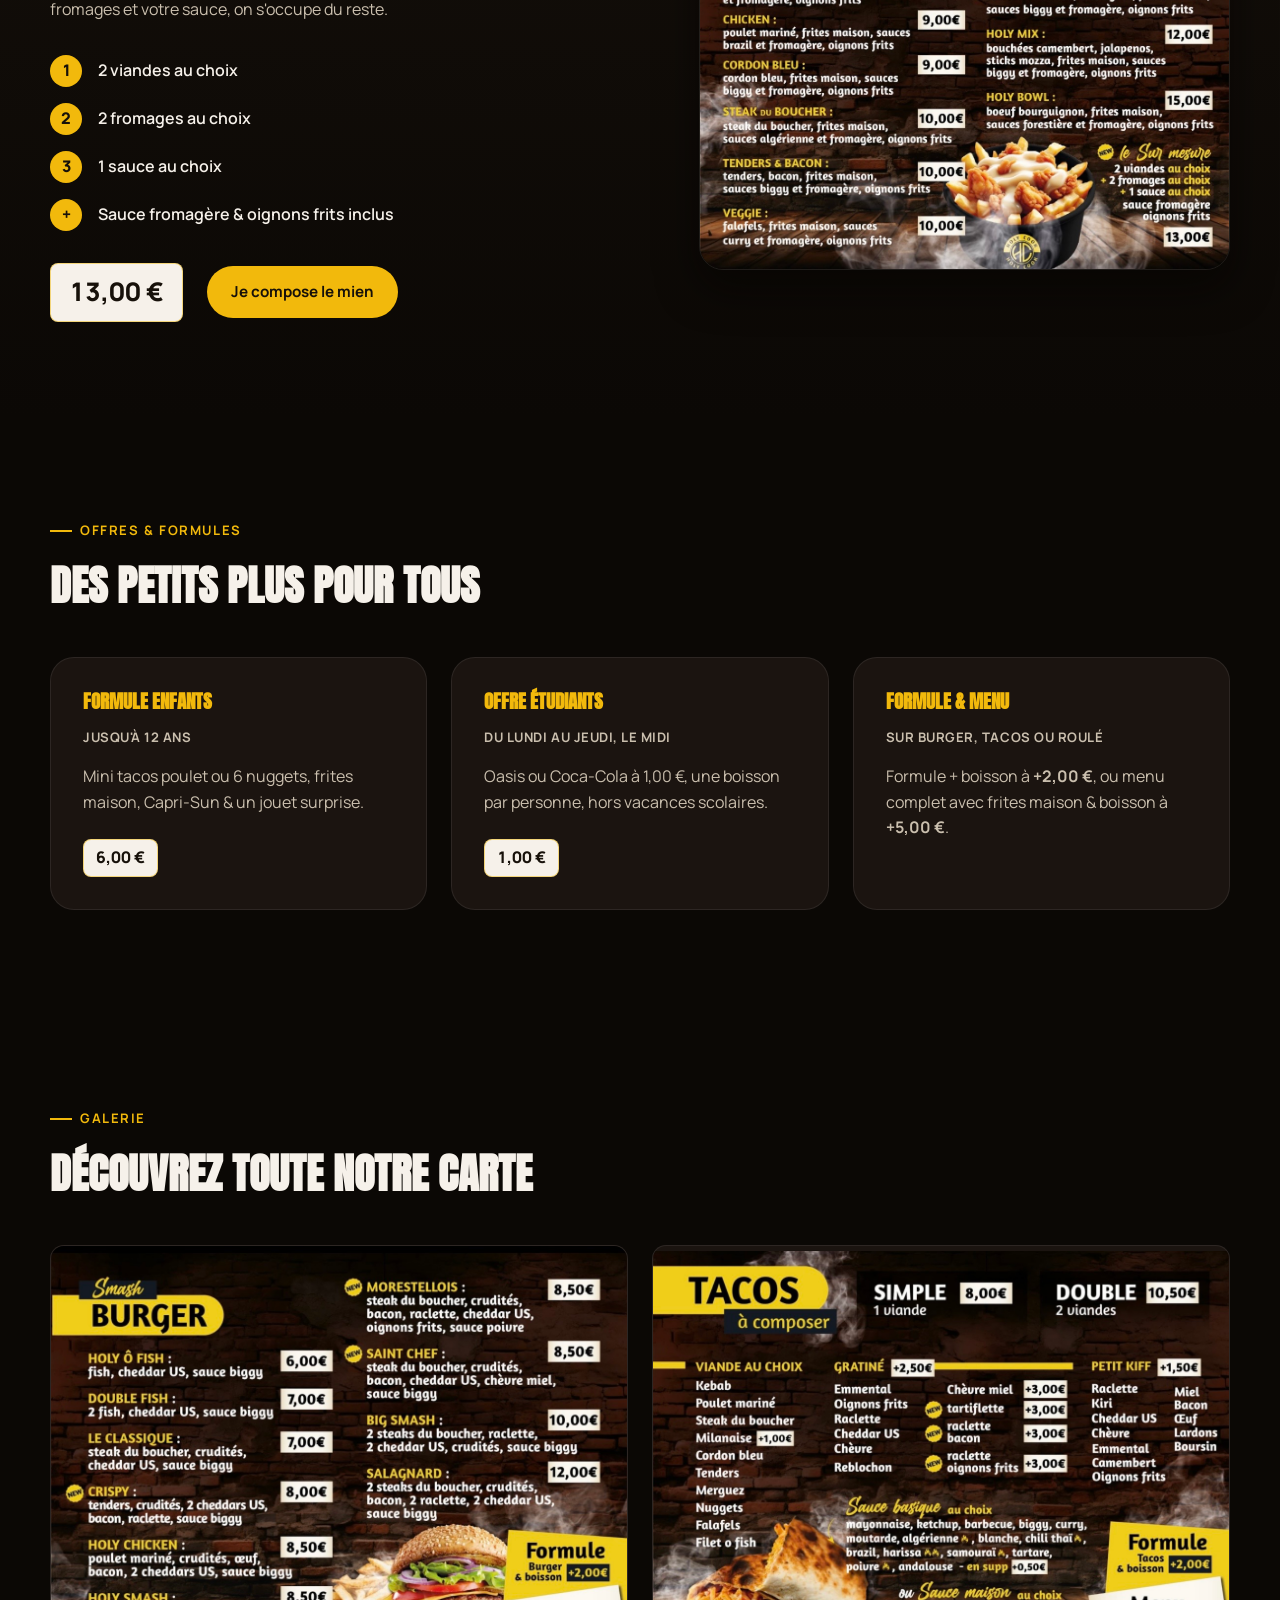
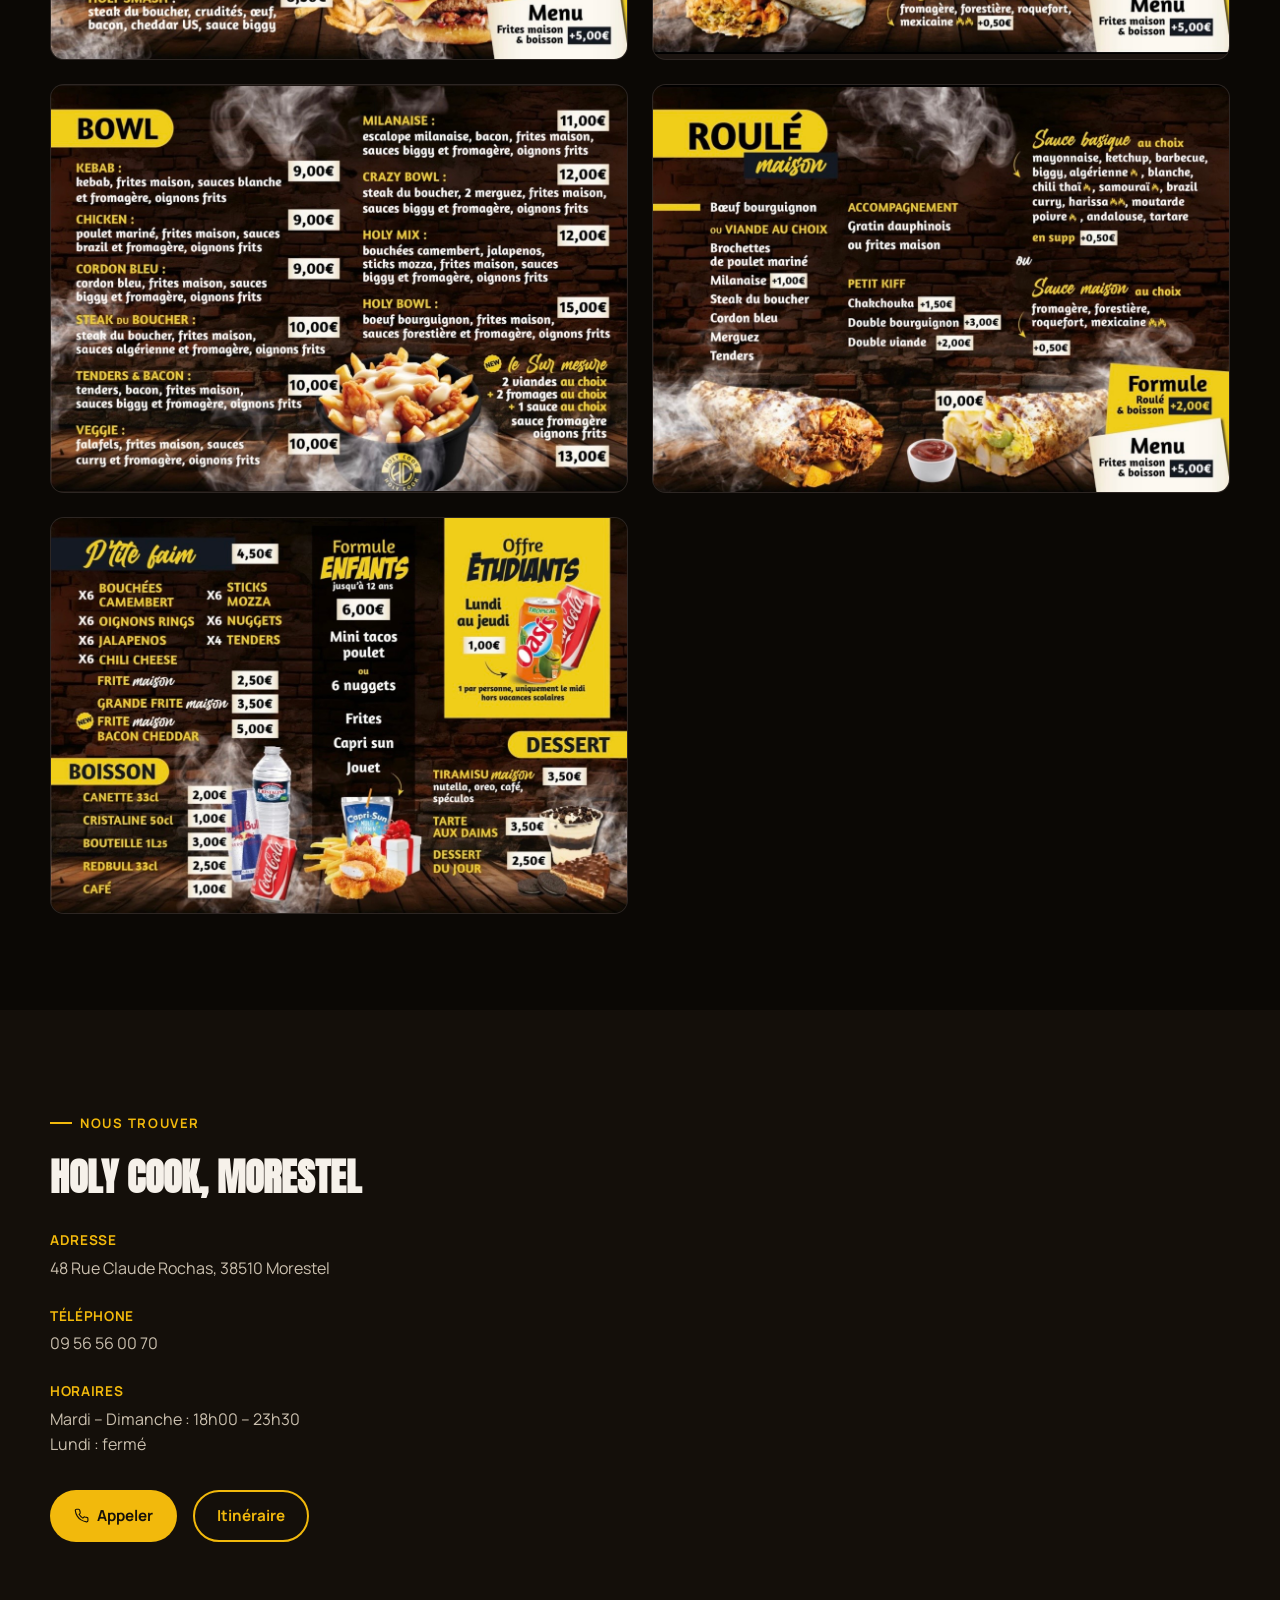
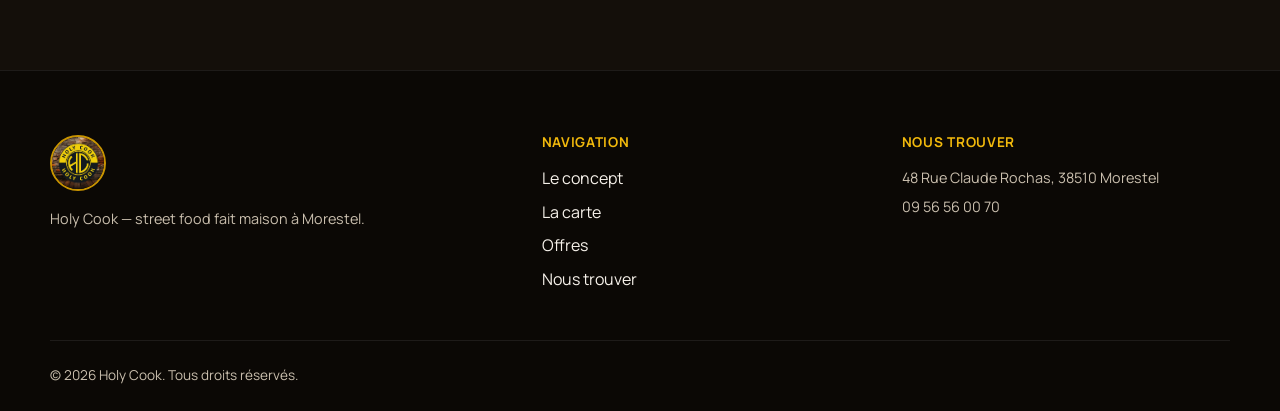
==== commit 8ea35220: "Ajouter un titre de catégorie à chaque panneau de la carte, style cohérent avec Roulé maison" ====
--- a/index.html
+++ b/index.html
@@ -199,6 +199,7 @@
 
       <!-- SMASH BURGER -->
       <div class="menu-panel is-active" id="panel-burger" role="tabpanel" aria-labelledby="tab-burger">
+        <h3 class="panel-title">Smash Burger</h3>
         <div class="menu-grid">
 
           <article class="menu-card">
@@ -265,7 +266,7 @@
       <div class="menu-panel" id="panel-tacos" role="tabpanel" aria-labelledby="tab-tacos" hidden>
         <div class="composer">
           <div class="composer-head">
-            <h3>Tacos à composer</h3>
+            <h3>Tacos <span class="script-accent">à composer</span></h3>
             <div class="composer-prices">
               <span><strong>Simple</strong> 1 viande — 8,00&nbsp;€</span>
               <span><strong>Double</strong> 2 viandes — 10,50&nbsp;€</span>
@@ -310,6 +311,7 @@
 
       <!-- BOWL -->
       <div class="menu-panel" id="panel-bowl" role="tabpanel" aria-labelledby="tab-bowl" hidden>
+        <h3 class="panel-title">Bowl</h3>
         <div class="menu-grid">
 
           <article class="menu-card">
@@ -404,6 +406,7 @@
 
       <!-- P'TITE FAIM -->
       <div class="menu-panel" id="panel-faim" role="tabpanel" aria-labelledby="tab-faim" hidden>
+        <h3 class="panel-title">P'tite faim</h3>
         <div class="menu-grid menu-grid--compact">
           <article class="menu-card">
             <div class="menu-card-head"><h3>P'tite faim</h3><span class="price">4,50&nbsp;€</span></div>
@@ -425,6 +428,7 @@
 
       <!-- BOISSONS & DESSERTS -->
       <div class="menu-panel" id="panel-boissons" role="tabpanel" aria-labelledby="tab-boissons" hidden>
+        <h3 class="panel-title">Boissons &amp; desserts</h3>
         <div class="menu-grid menu-grid--compact">
           <article class="menu-card"><div class="menu-card-head"><h3>Canette 33cl</h3><span class="price">2,00&nbsp;€</span></div></article>
           <article class="menu-card"><div class="menu-card-head"><h3>Cristaline 50cl</h3><span class="price">1,00&nbsp;€</span></div></article>
--- a/css/style.css
+++ b/css/style.css
@@ -650,6 +650,13 @@
   color: var(--color-gold);
   font-size: 0.82rem;
   font-weight: 700;
+}
+
+.panel-title {
+  font-family: var(--font-display);
+  text-transform: uppercase;
+  font-size: 1.4rem;
+  margin-bottom: var(--space-3);
 }
 
 /* Composer (tacos / roulé) */
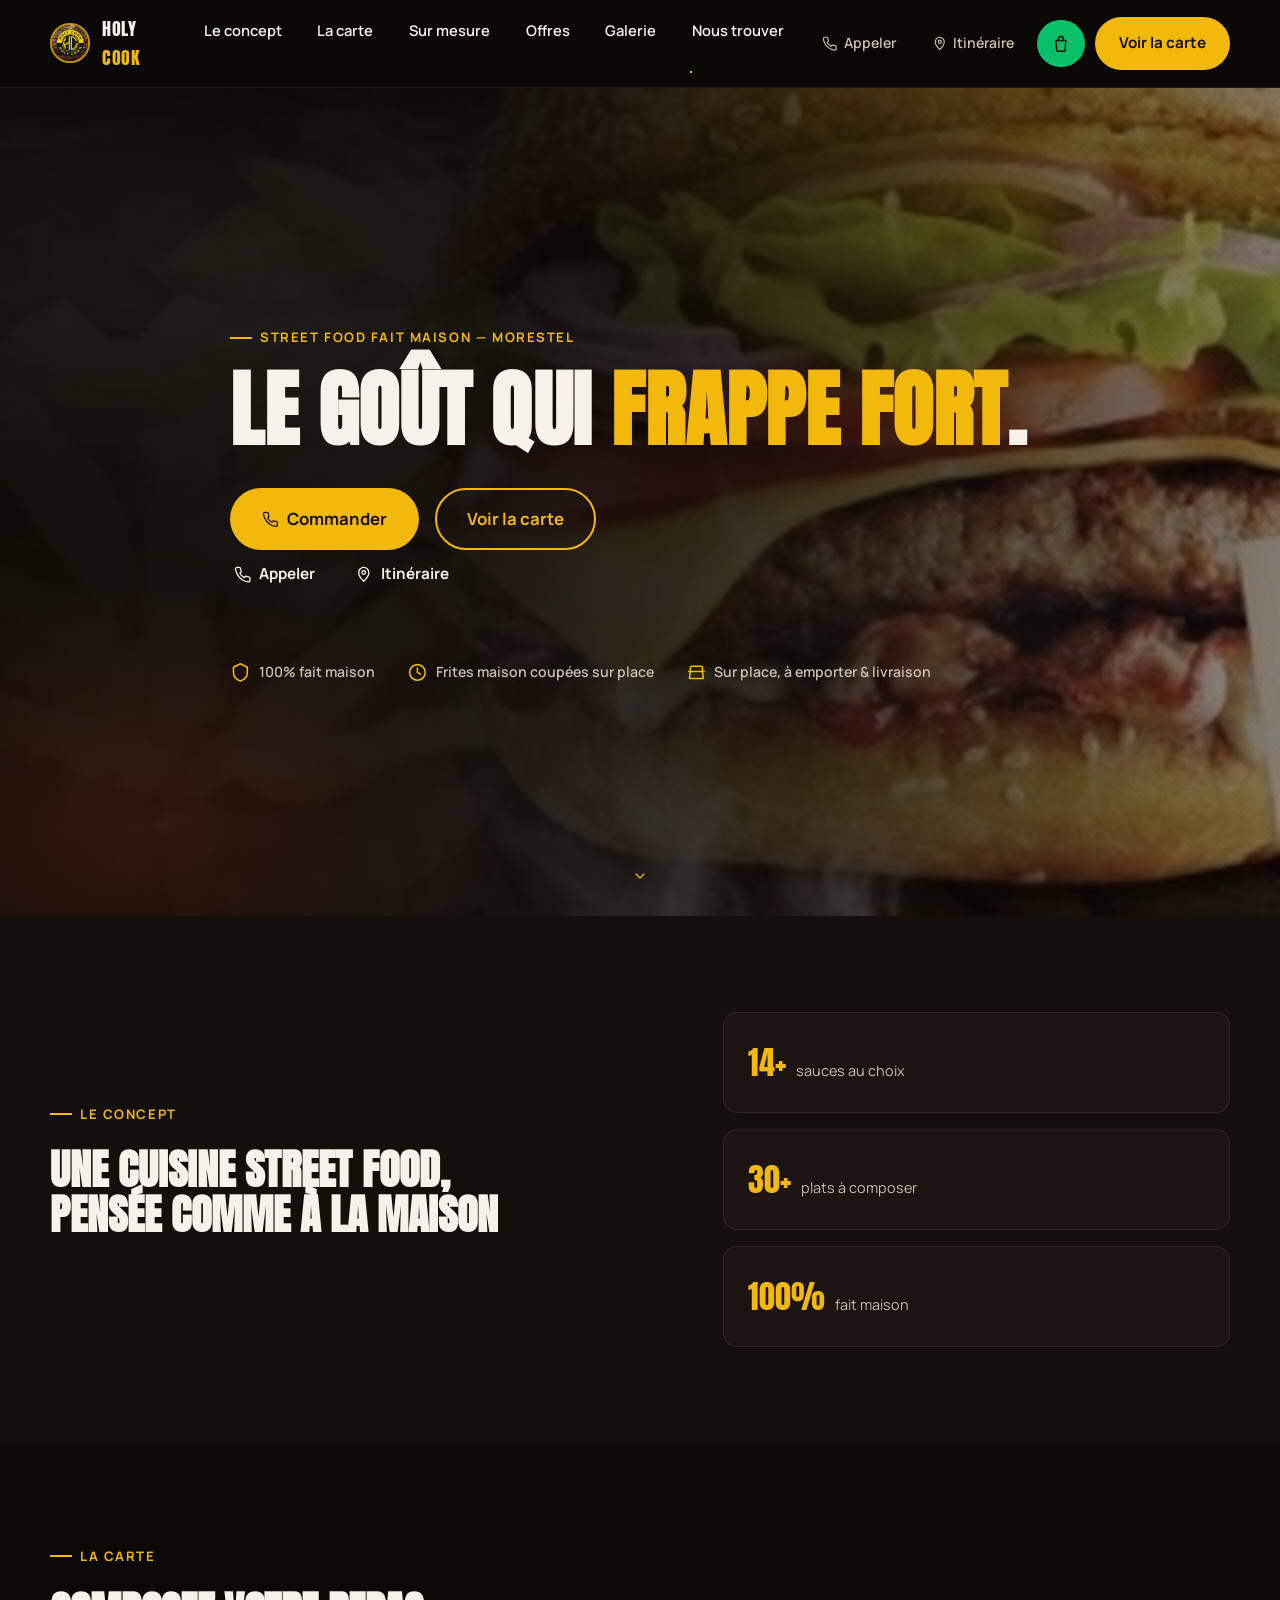
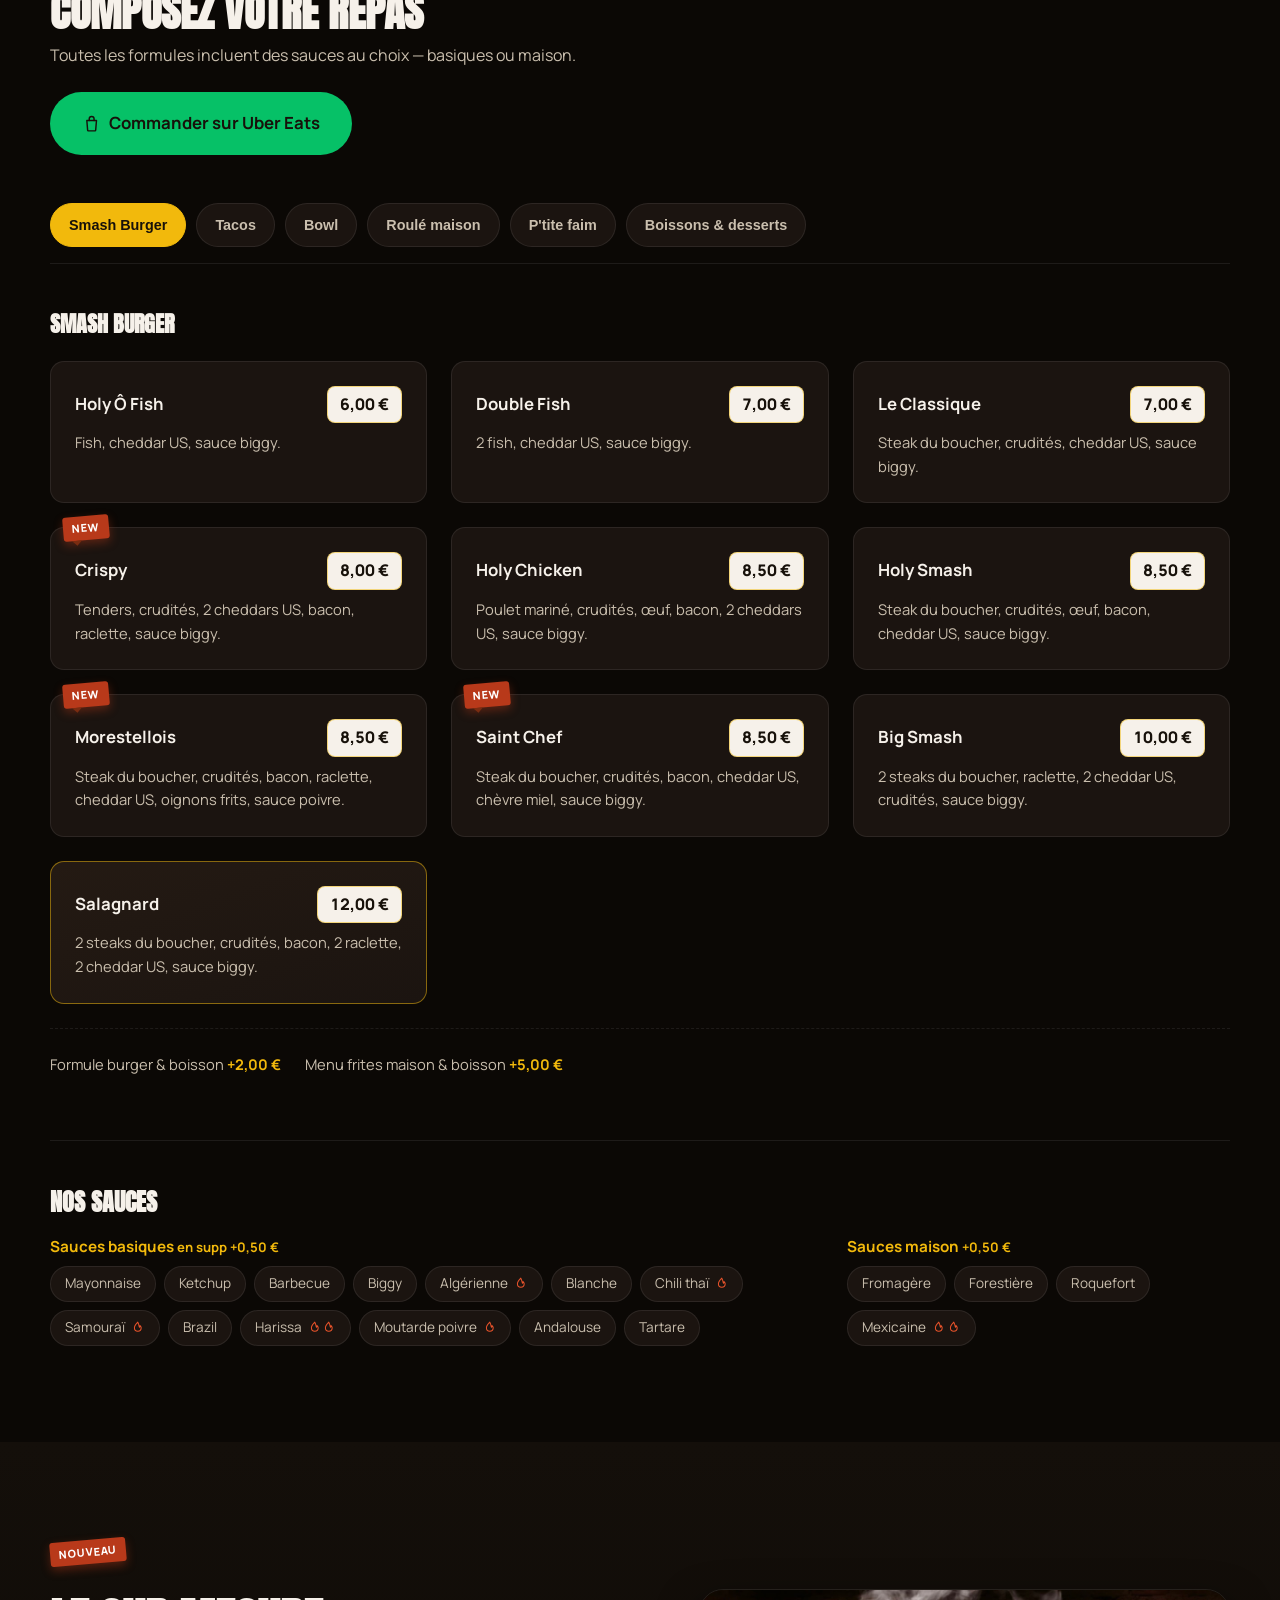
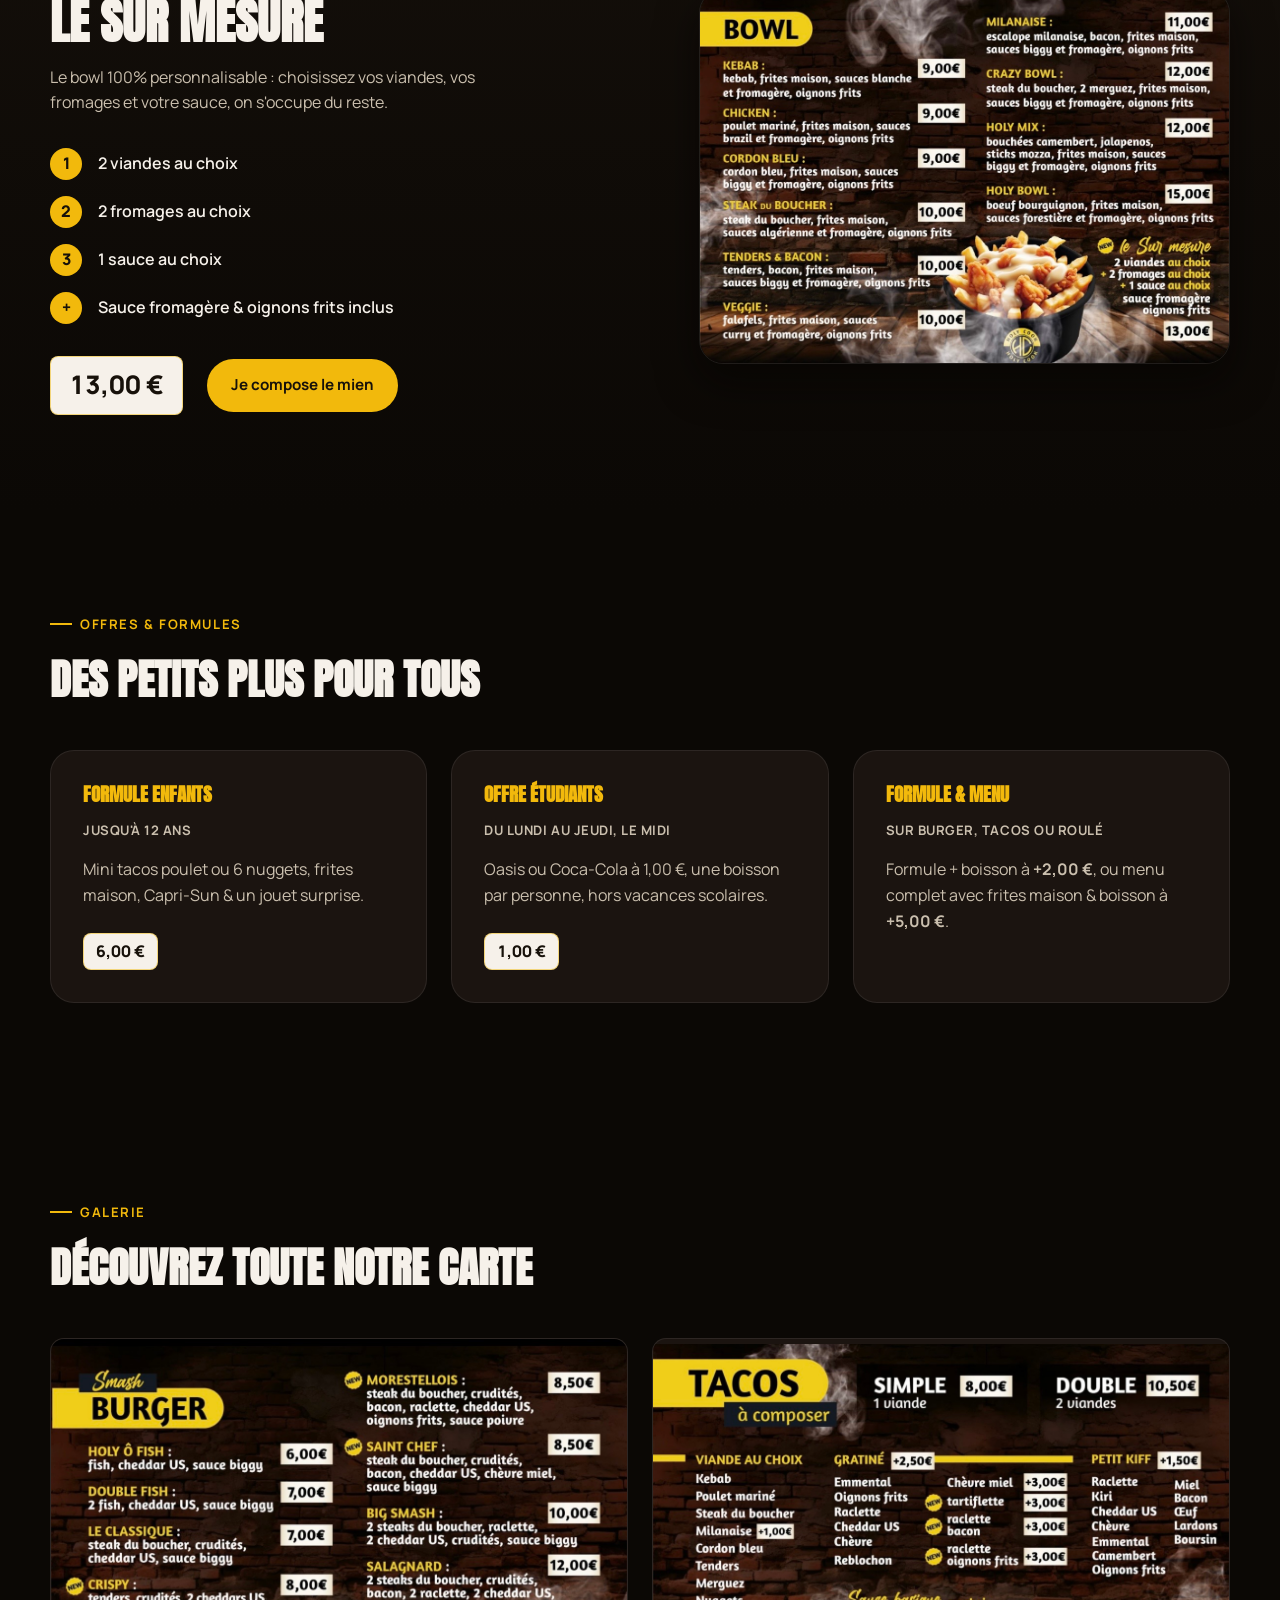
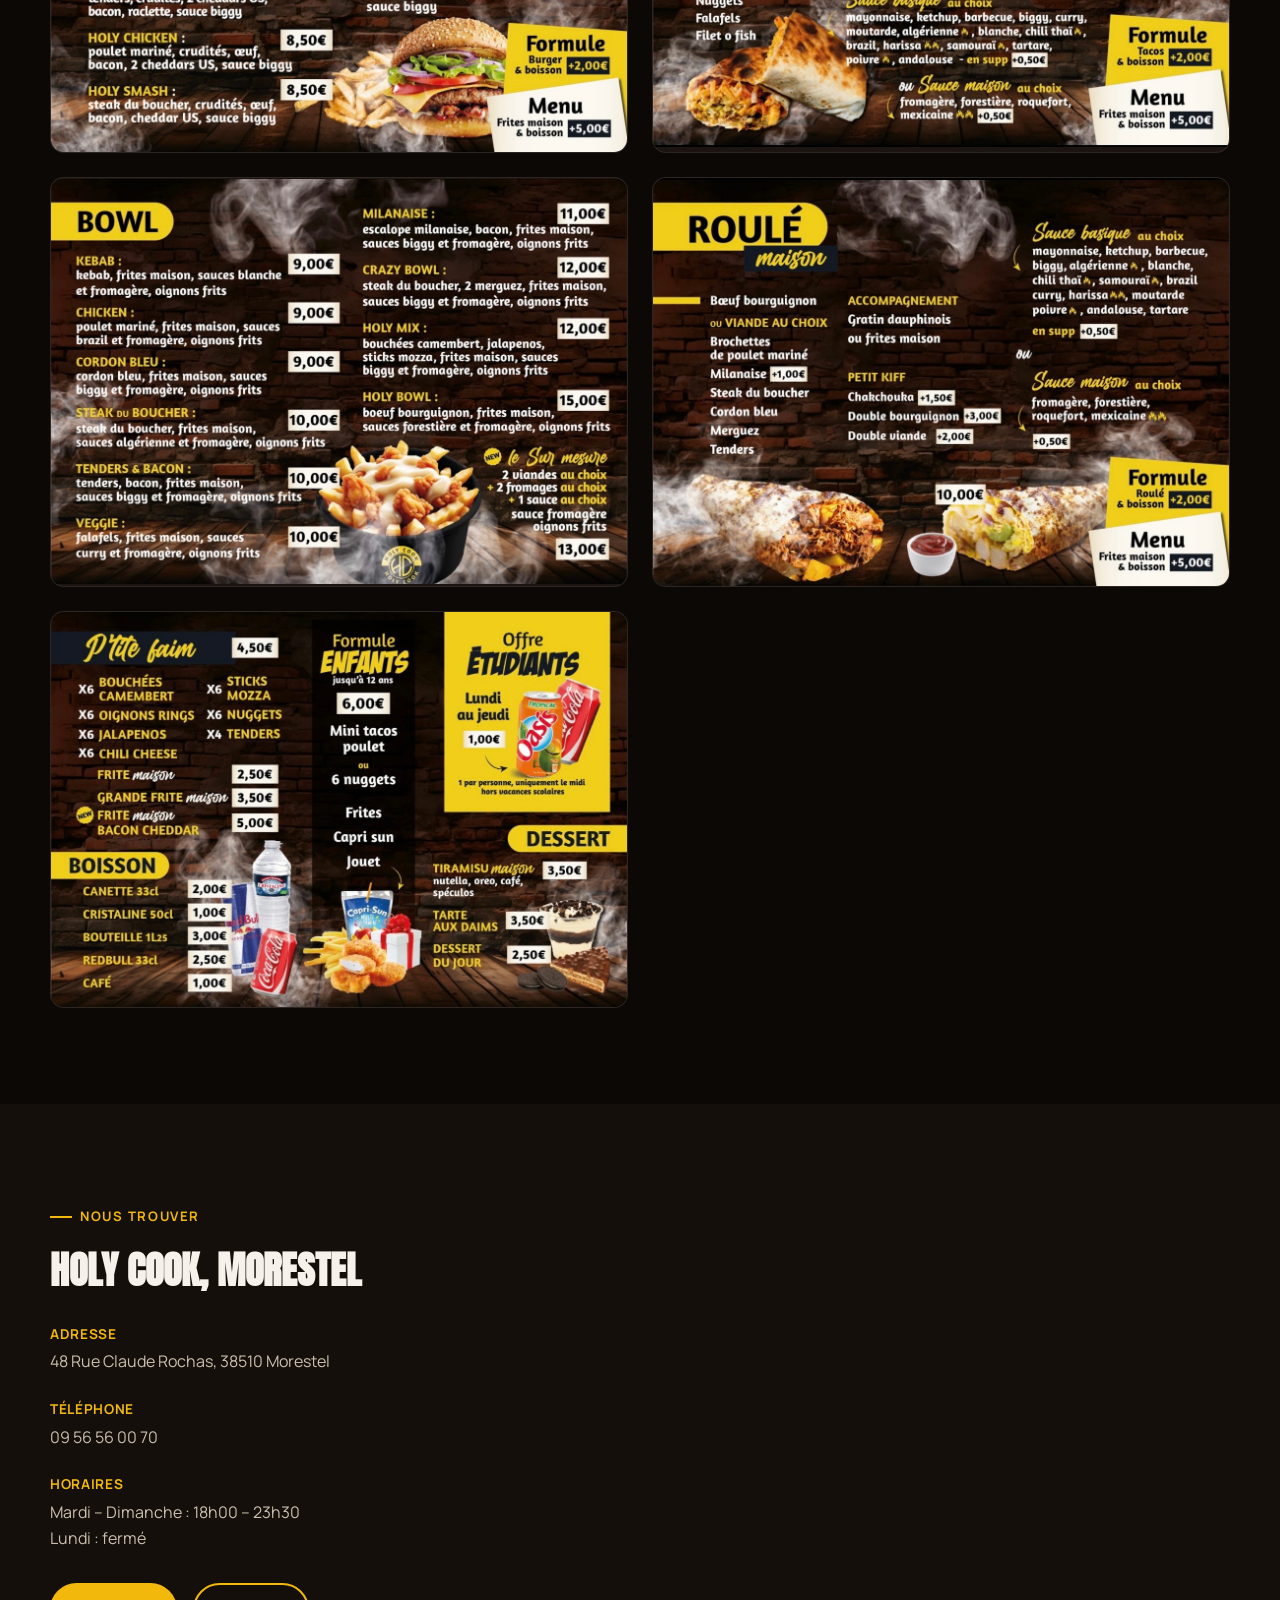
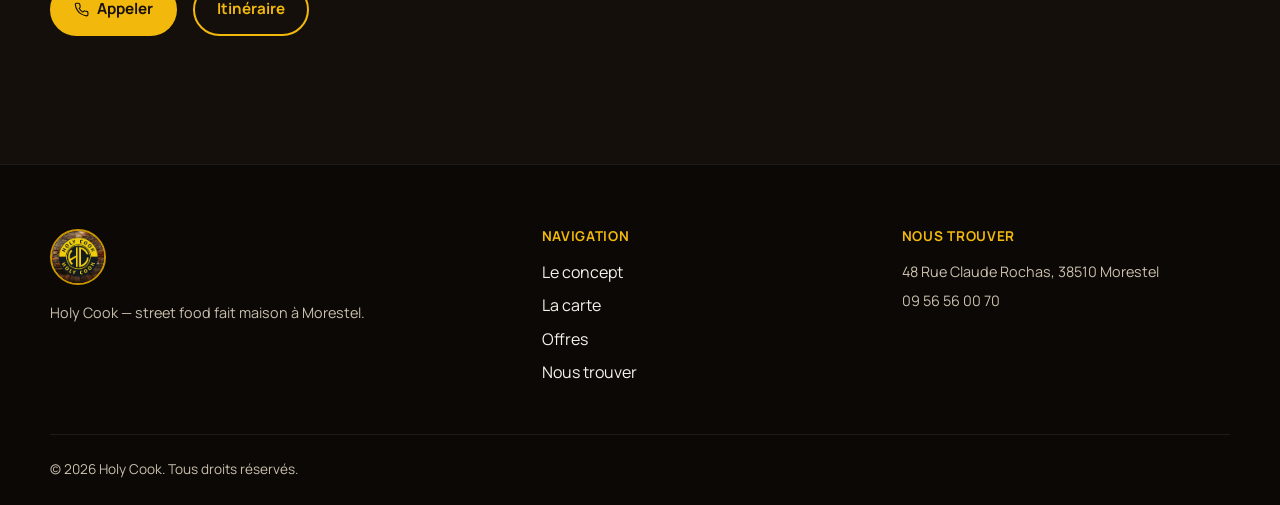
==== commit dbaf7bee: "Ajouter un bouton Commander sur Uber Eats (header + section carte) Bouton vert bien visible dans le " ====
--- a/index.html
+++ b/index.html
@@ -86,6 +86,15 @@
         <svg viewBox="0 0 24 24" aria-hidden="true"><path d="M12 21s7-6.5 7-12a7 7 0 1 0-14 0c0 5.5 7 12 7 12Z"/><circle cx="12" cy="9" r="2.5"/></svg>
         <span>Itinéraire</span>
       </a>
+      <!--
+        Lien Uber Eats : le profil exact du restaurant sur Uber Eats n'est
+        pas encore connu. Ce lien est un placeholder à remplacer par l'URL
+        précise dès qu'elle sera disponible (ex: https://www.ubereats.com/fr/store/holy-cook/<id-reel>).
+      -->
+      <a href="https://www.ubereats.com/fr/store/holy-cook/XXXXX" class="btn btn-ubereats" target="_blank" rel="noopener" aria-label="Commander Holy Cook sur Uber Eats">
+        <svg viewBox="0 0 24 24" aria-hidden="true"><path d="M6 8h12l-1 12a1 1 0 0 1-1 1H8a1 1 0 0 1-1-1L6 8Z"/><path d="M9 8V6a3 3 0 0 1 6 0v2"/></svg>
+        <span class="btn-ubereats-label">Uber Eats</span>
+      </a>
       <a href="#carte" class="btn btn-primary">Voir la carte</a>
       <button class="nav-toggle" id="nav-toggle" aria-expanded="false" aria-controls="main-nav">
         <span class="sr-only">Ouvrir le menu</span>
@@ -186,6 +195,14 @@
         <p class="eyebrow">La carte</p>
         <h2>Composez votre repas</h2>
         <p class="section-sub">Toutes les formules incluent des sauces au choix — basiques ou maison.</p>
+        <!--
+          Lien Uber Eats : placeholder en attendant l'URL précise du profil
+          Holy Cook sur Uber Eats (voir commentaire identique dans le header).
+        -->
+        <a href="https://www.ubereats.com/fr/store/holy-cook/XXXXX" class="btn btn-ubereats btn-lg carte-ubereats" target="_blank" rel="noopener">
+          <svg viewBox="0 0 24 24" aria-hidden="true"><path d="M6 8h12l-1 12a1 1 0 0 1-1 1H8a1 1 0 0 1-1-1L6 8Z"/><path d="M9 8V6a3 3 0 0 1 6 0v2"/></svg>
+          Commander sur Uber Eats
+        </a>
       </div>
 
       <div class="menu-tabs" role="tablist" aria-label="Catégories de la carte">
--- a/css/style.css
+++ b/css/style.css
@@ -17,6 +17,9 @@
 
   --color-ember: #e8532b;
   --color-ember-dark: #b8391a;
+
+  --color-ubereats: #06c167;
+  --color-ubereats-dark: #049150;
 
   --font-display: "Anton", "Arial Narrow", sans-serif;
   --font-script: "Caveat", cursive;
@@ -158,6 +161,13 @@
   background: transparent;
 }
 .btn-outline:hover { background: var(--color-gold); color: var(--color-on-gold); }
+
+.btn-ubereats {
+  background: var(--color-ubereats);
+  color: var(--color-on-gold);
+}
+.btn-ubereats svg { width: 1.15em; height: 1.15em; }
+.btn-ubereats:hover { background: var(--color-ubereats-dark); }
 
 .link-cta {
   display: inline-flex;
@@ -272,6 +282,11 @@
    (verified: at 1024px the four items together overflowed by ~65px). */
 @media (max-width: 1180px) {
   .header-icon-link { display: none; }
+}
+@media (max-width: 1299px) {
+  .header-actions .btn-ubereats .btn-ubereats-label { display: none; }
+  .header-actions .btn-ubereats { padding: 12px; }
+  .header-actions .btn-ubereats svg { width: 1.3em; height: 1.3em; }
 }
 
 .nav-toggle {
@@ -466,6 +481,15 @@
   margin-top: 6px;
 }
 .section-sub { color: var(--color-text-muted); margin-top: var(--space-1); }
+.carte-ubereats { margin-top: var(--space-3); }
+@media (max-width: 640px) {
+  .carte-ubereats {
+    white-space: normal;
+    text-align: center;
+    padding: 14px 20px;
+    font-size: 0.95rem;
+  }
+}
 
 /* =========================================================
    Concept
@@ -1005,7 +1029,7 @@
   display: none;
 }
 
-@media (max-width: 860px) {
+@media (max-width: 900px) {
   /* Appeler/Itinéraire are already persistent in the fixed mobile action
      bar below — showing them a second time in the hero would just repeat
      the same two actions right above it. */
@@ -1074,7 +1098,7 @@
   .sur-mesure-visual { order: -1; max-height: 320px; }
 }
 
-@media (max-width: 860px) {
+@media (max-width: 900px) {
   .main-nav {
     position: fixed;
     inset: 72px 0 0 0;
@@ -1091,7 +1115,7 @@
   }
   .main-nav ul { flex-direction: column; gap: var(--space-3); }
   .main-nav a { font-size: 1.3rem; }
-  .header-actions .btn-primary { display: none; }
+  .header-actions .btn-primary, .header-actions .btn-ubereats { display: none; }
   .nav-toggle { display: inline-flex; }
 
   .sauces-grid { grid-template-columns: 1fr; }
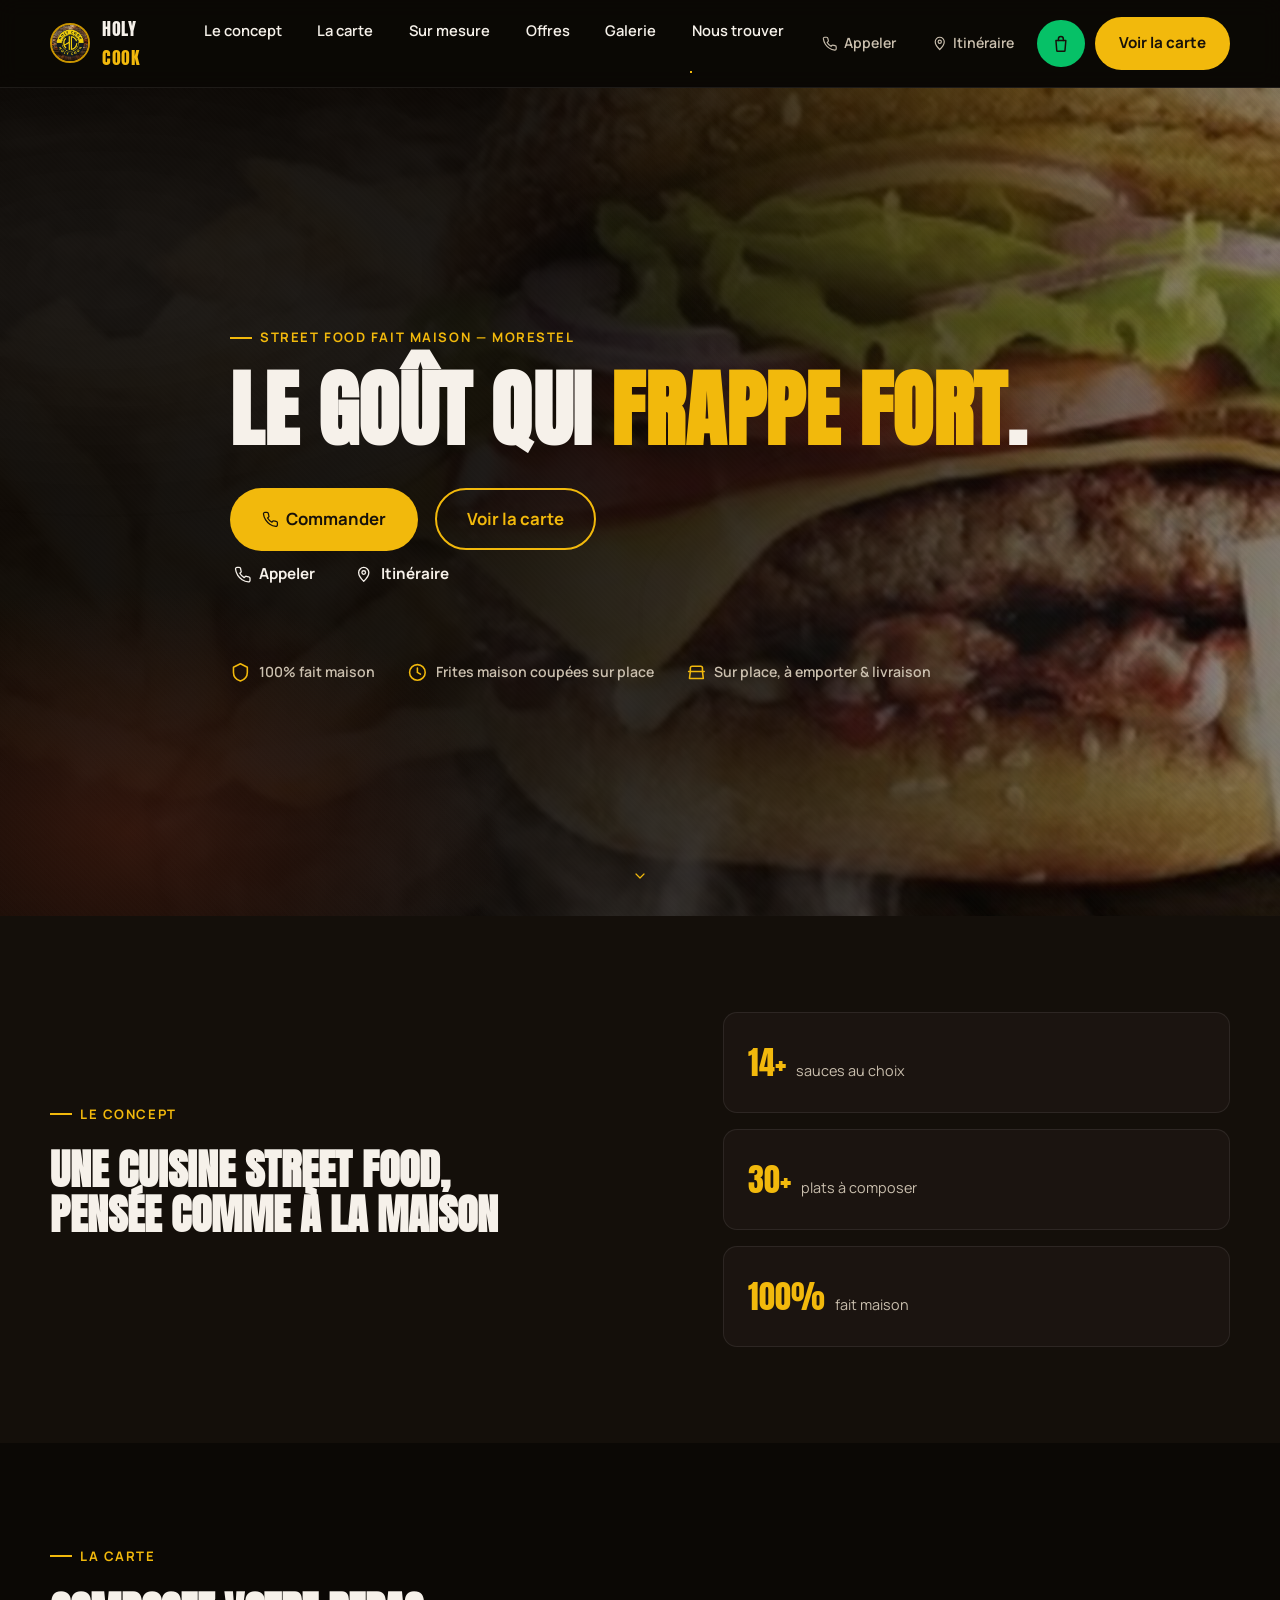
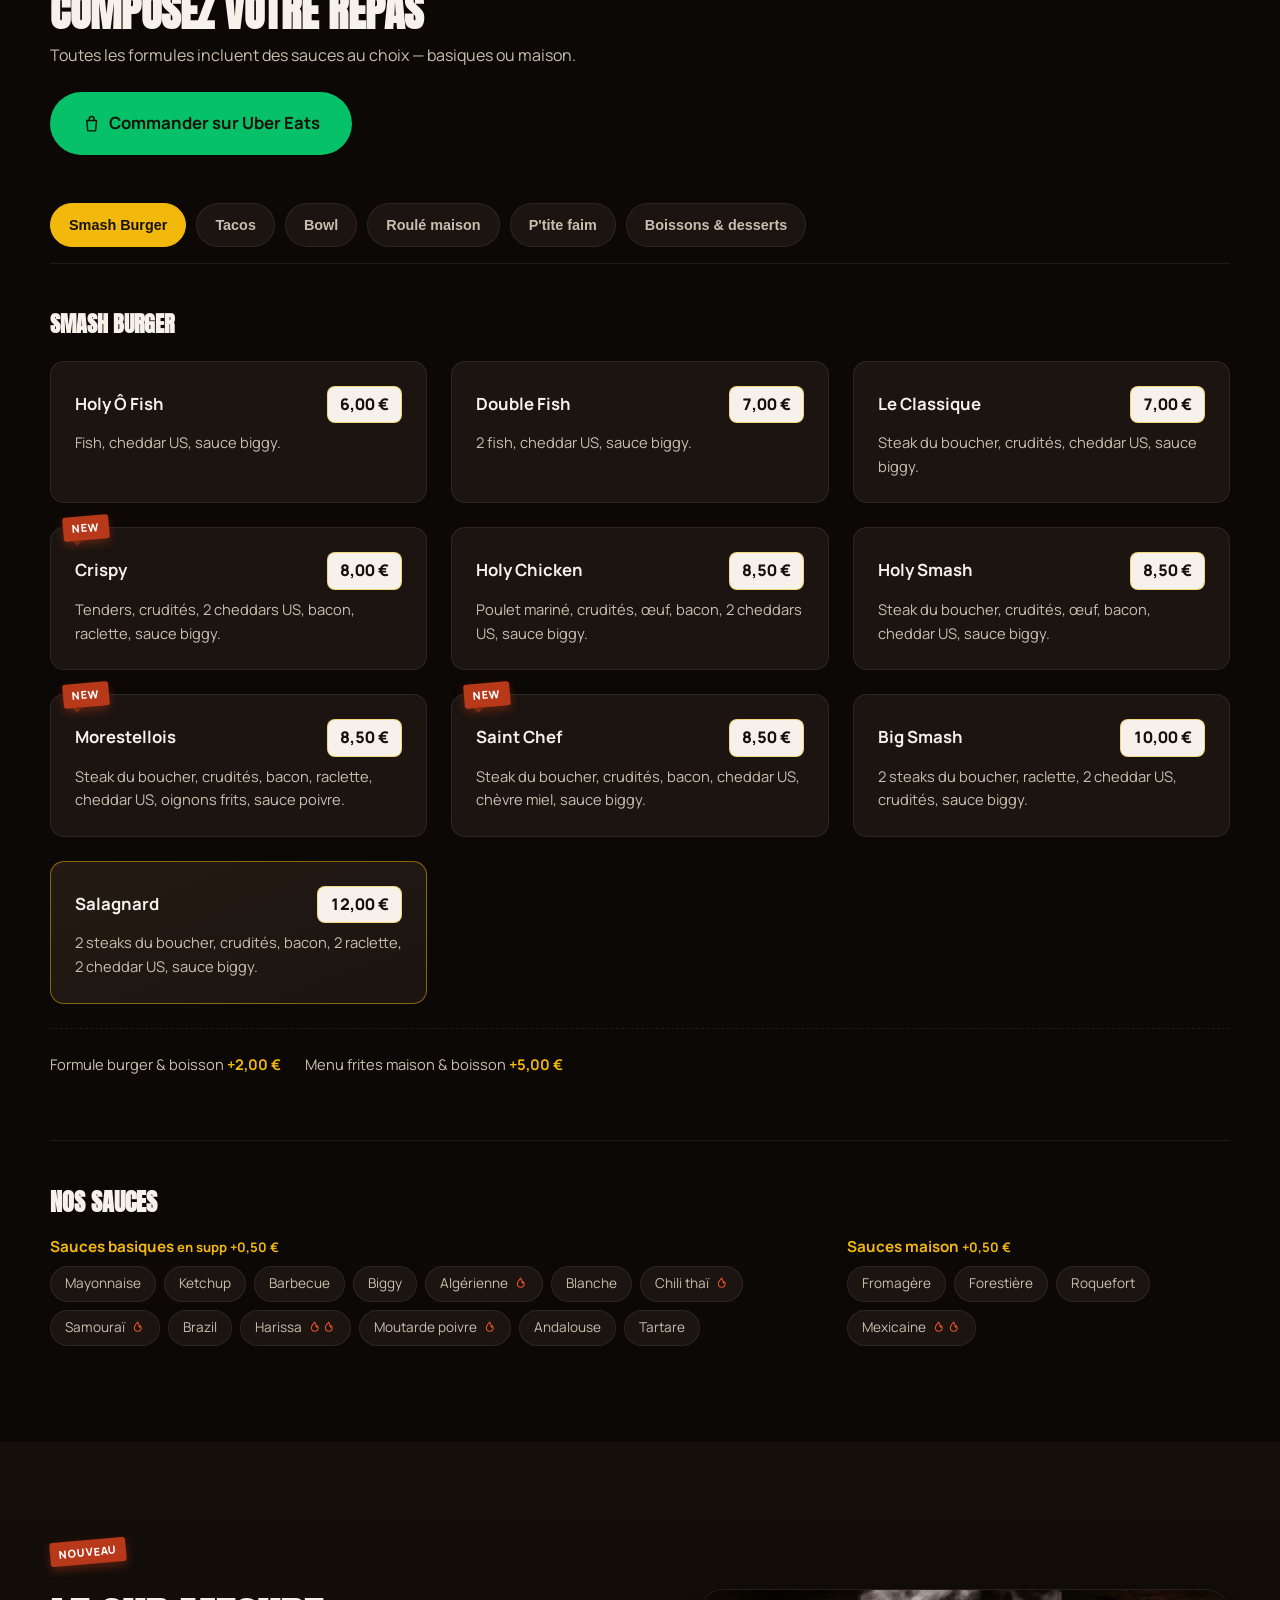
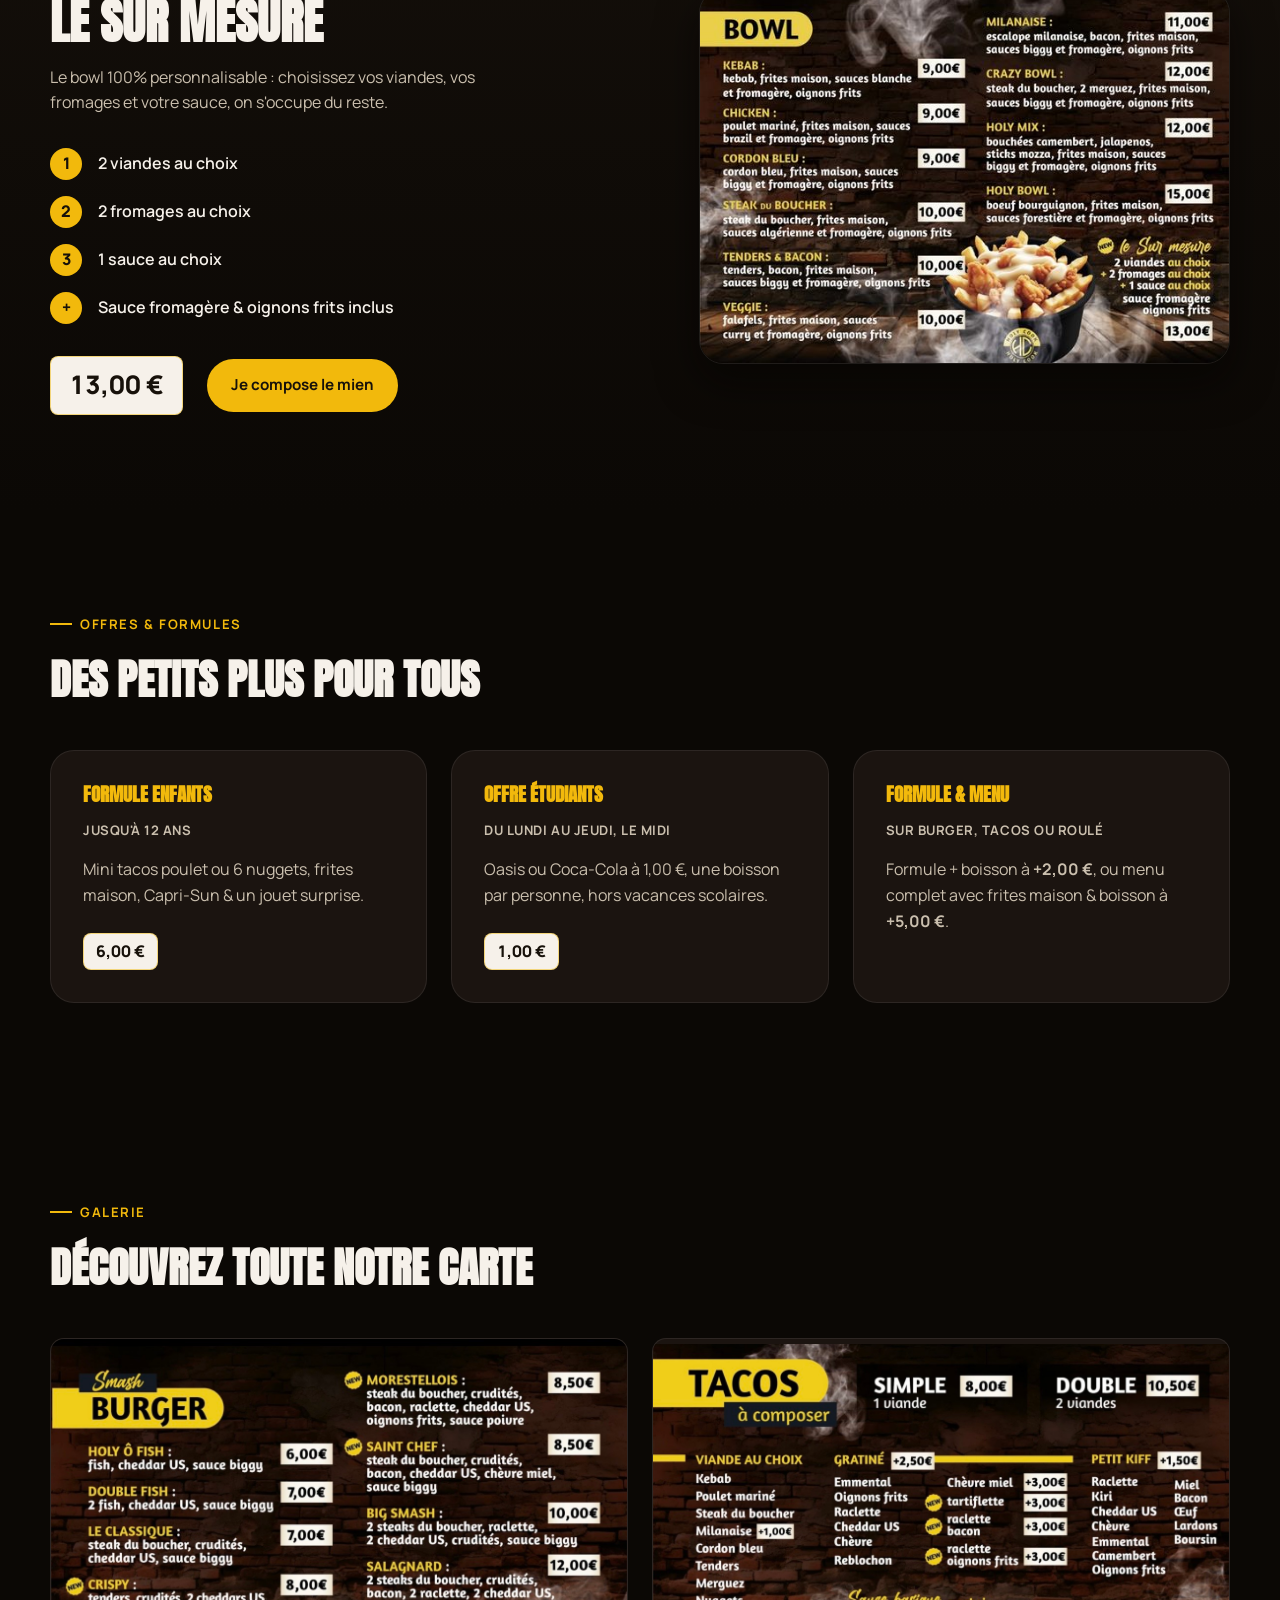
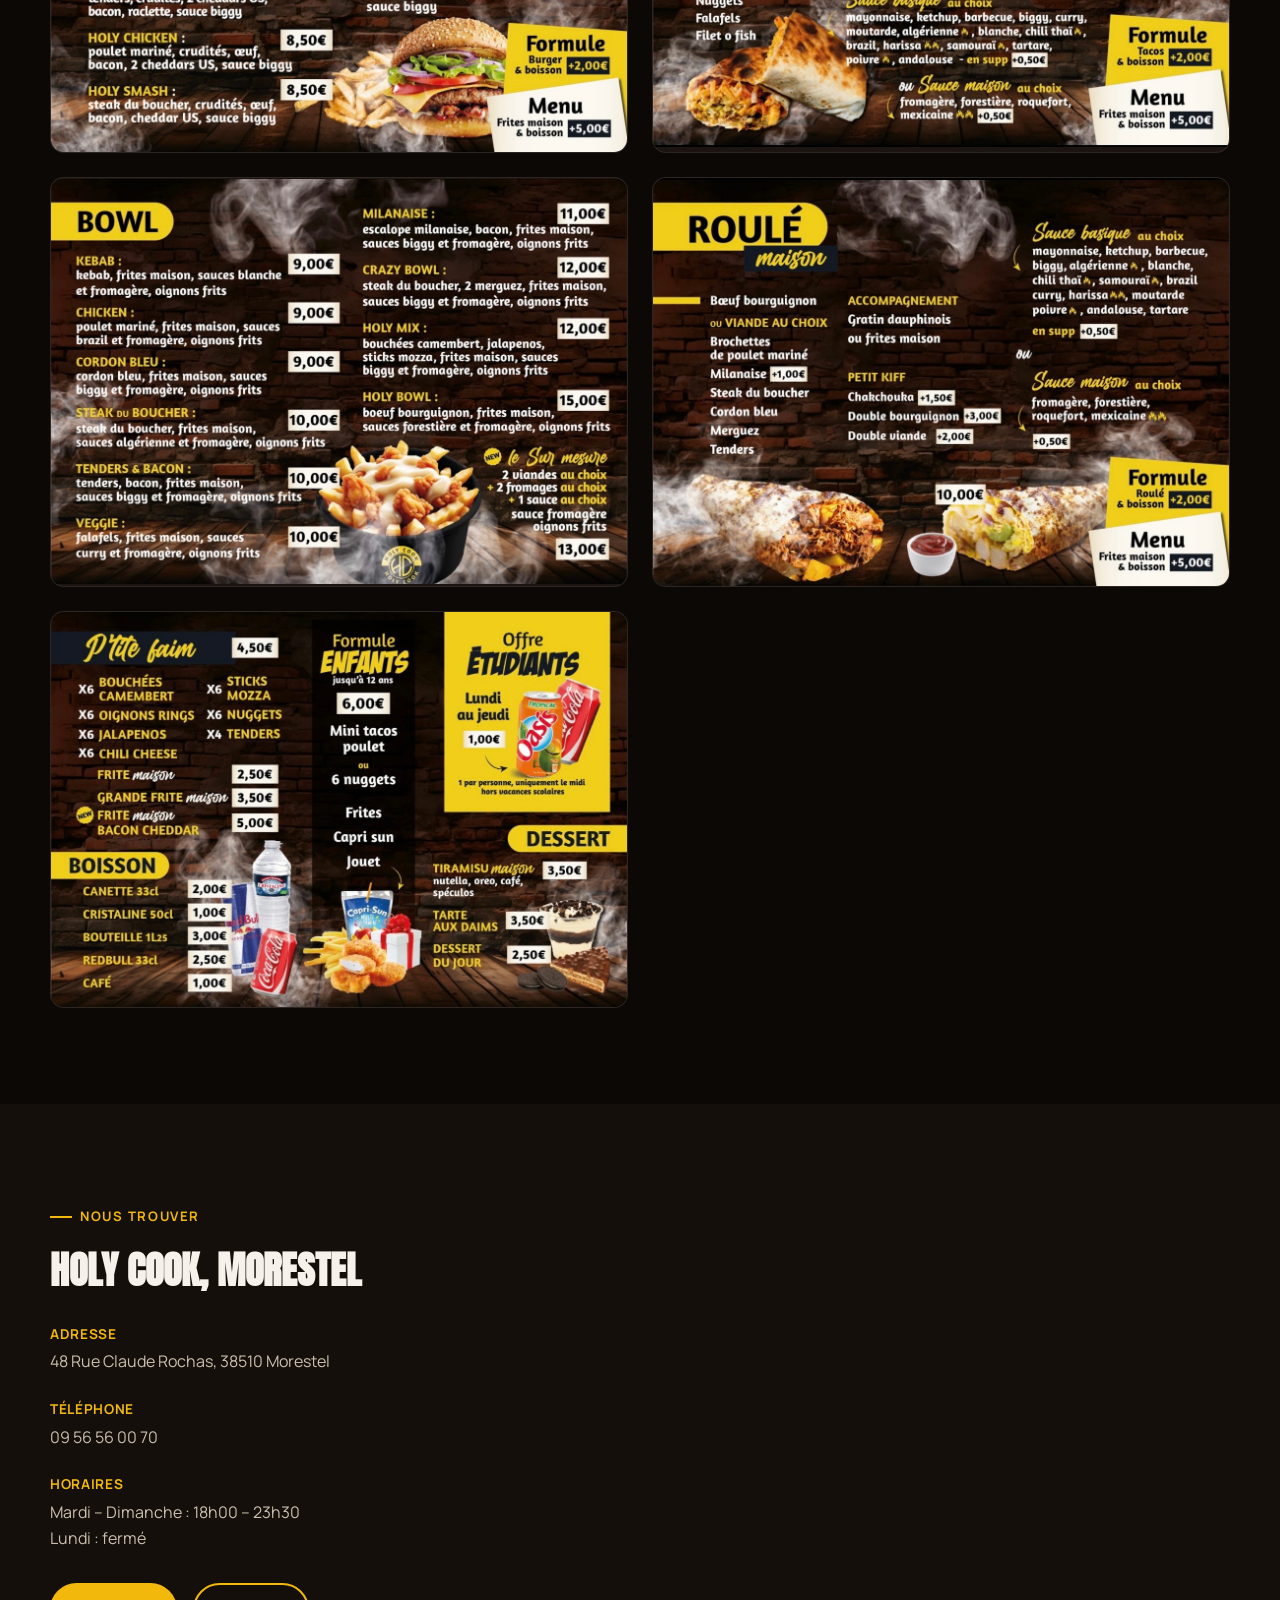
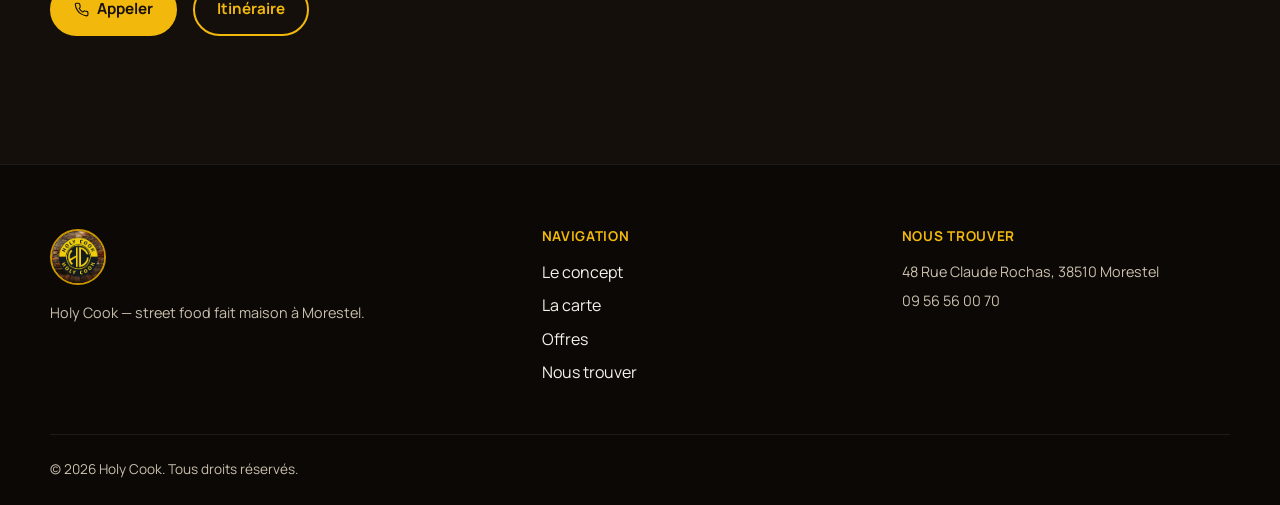
==== commit cd413ef6: "Remplacer le placeholder Uber Eats par l'URL réelle du profil Holy Cook Co-Authored-By: Claude Sonne" ====
--- a/index.html
+++ b/index.html
@@ -86,12 +86,7 @@
         <svg viewBox="0 0 24 24" aria-hidden="true"><path d="M12 21s7-6.5 7-12a7 7 0 1 0-14 0c0 5.5 7 12 7 12Z"/><circle cx="12" cy="9" r="2.5"/></svg>
         <span>Itinéraire</span>
       </a>
-      <!--
-        Lien Uber Eats : le profil exact du restaurant sur Uber Eats n'est
-        pas encore connu. Ce lien est un placeholder à remplacer par l'URL
-        précise dès qu'elle sera disponible (ex: https://www.ubereats.com/fr/store/holy-cook/<id-reel>).
-      -->
-      <a href="https://www.ubereats.com/fr/store/holy-cook/XXXXX" class="btn btn-ubereats" target="_blank" rel="noopener" aria-label="Commander Holy Cook sur Uber Eats">
+      <a href="https://www.ubereats.com/fr/store/holy-cook/Y83Wmir4XCaxmaEgQ6Ji7Q" class="btn btn-ubereats" target="_blank" rel="noopener" aria-label="Commander Holy Cook sur Uber Eats">
         <svg viewBox="0 0 24 24" aria-hidden="true"><path d="M6 8h12l-1 12a1 1 0 0 1-1 1H8a1 1 0 0 1-1-1L6 8Z"/><path d="M9 8V6a3 3 0 0 1 6 0v2"/></svg>
         <span class="btn-ubereats-label">Uber Eats</span>
       </a>
@@ -195,11 +190,7 @@
         <p class="eyebrow">La carte</p>
         <h2>Composez votre repas</h2>
         <p class="section-sub">Toutes les formules incluent des sauces au choix — basiques ou maison.</p>
-        <!--
-          Lien Uber Eats : placeholder en attendant l'URL précise du profil
-          Holy Cook sur Uber Eats (voir commentaire identique dans le header).
-        -->
-        <a href="https://www.ubereats.com/fr/store/holy-cook/XXXXX" class="btn btn-ubereats btn-lg carte-ubereats" target="_blank" rel="noopener">
+        <a href="https://www.ubereats.com/fr/store/holy-cook/Y83Wmir4XCaxmaEgQ6Ji7Q" class="btn btn-ubereats btn-lg carte-ubereats" target="_blank" rel="noopener">
           <svg viewBox="0 0 24 24" aria-hidden="true"><path d="M6 8h12l-1 12a1 1 0 0 1-1 1H8a1 1 0 0 1-1-1L6 8Z"/><path d="M9 8V6a3 3 0 0 1 6 0v2"/></svg>
           Commander sur Uber Eats
         </a>
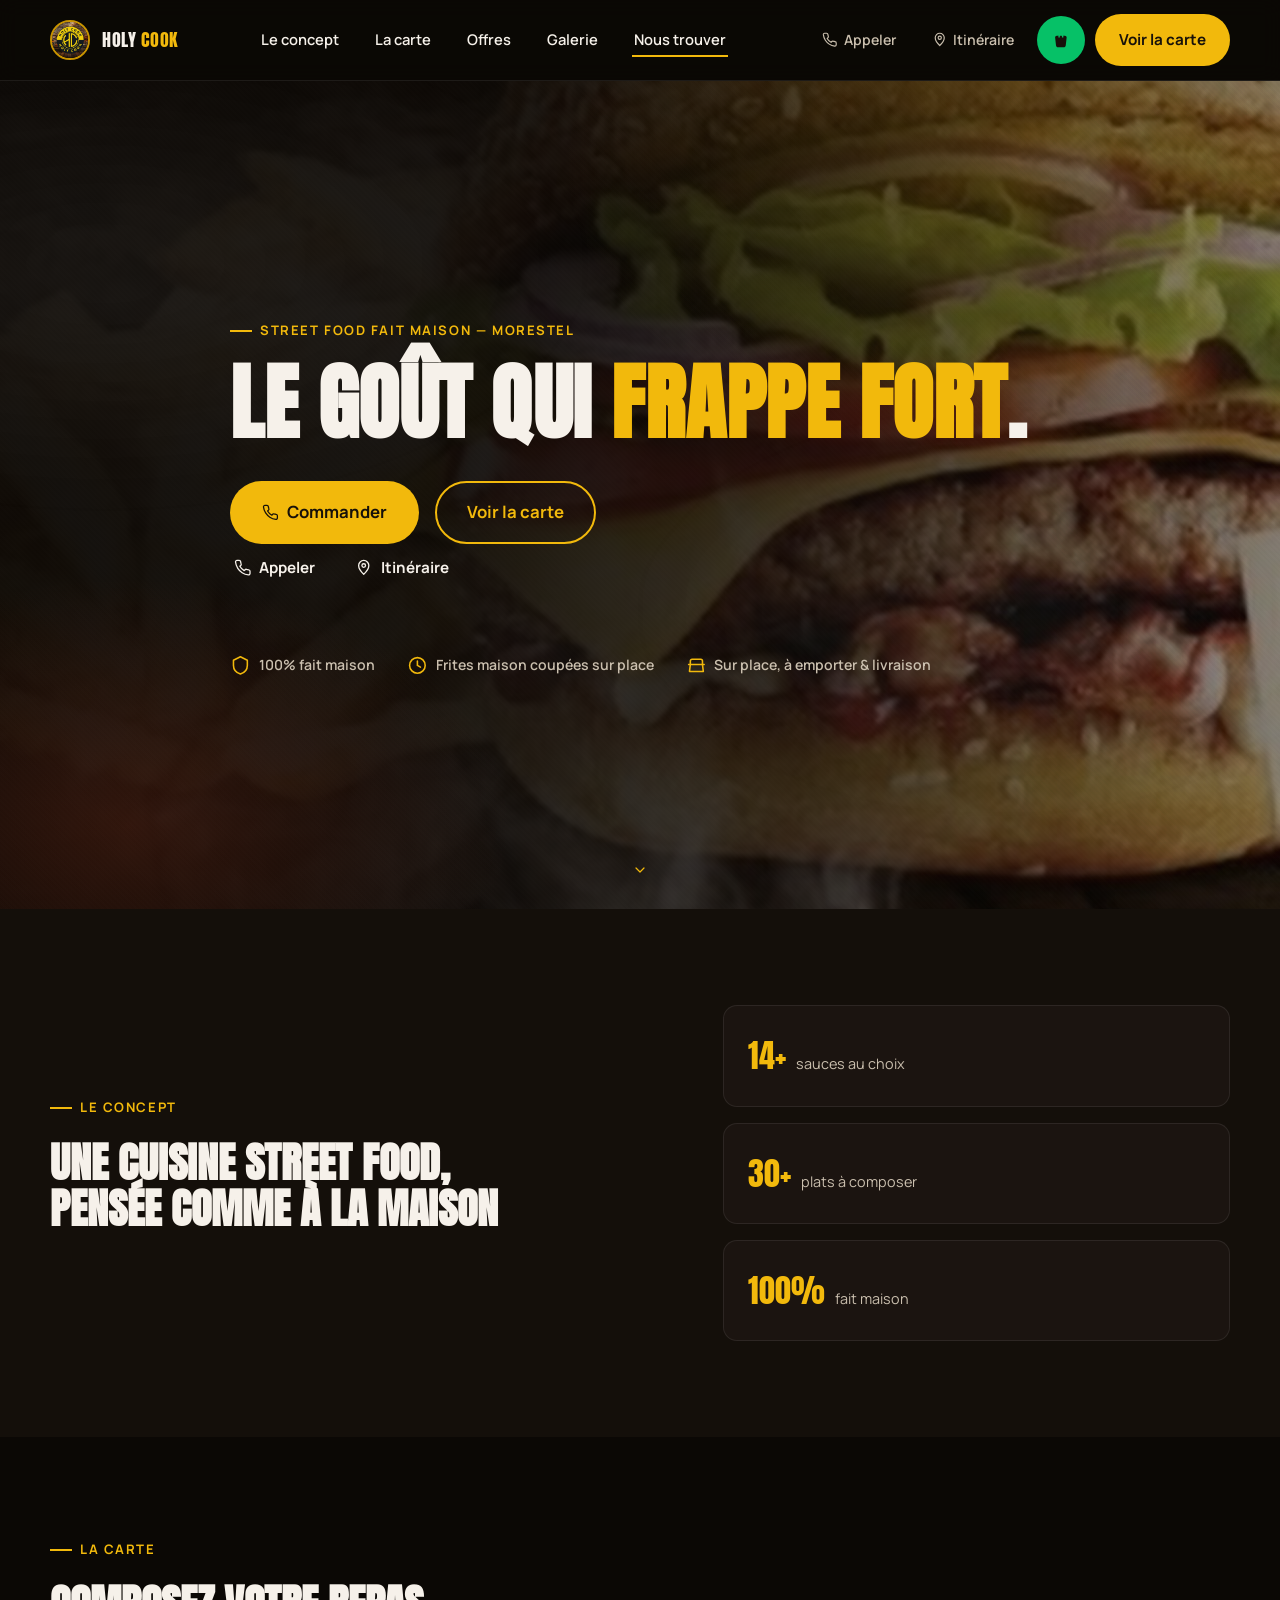
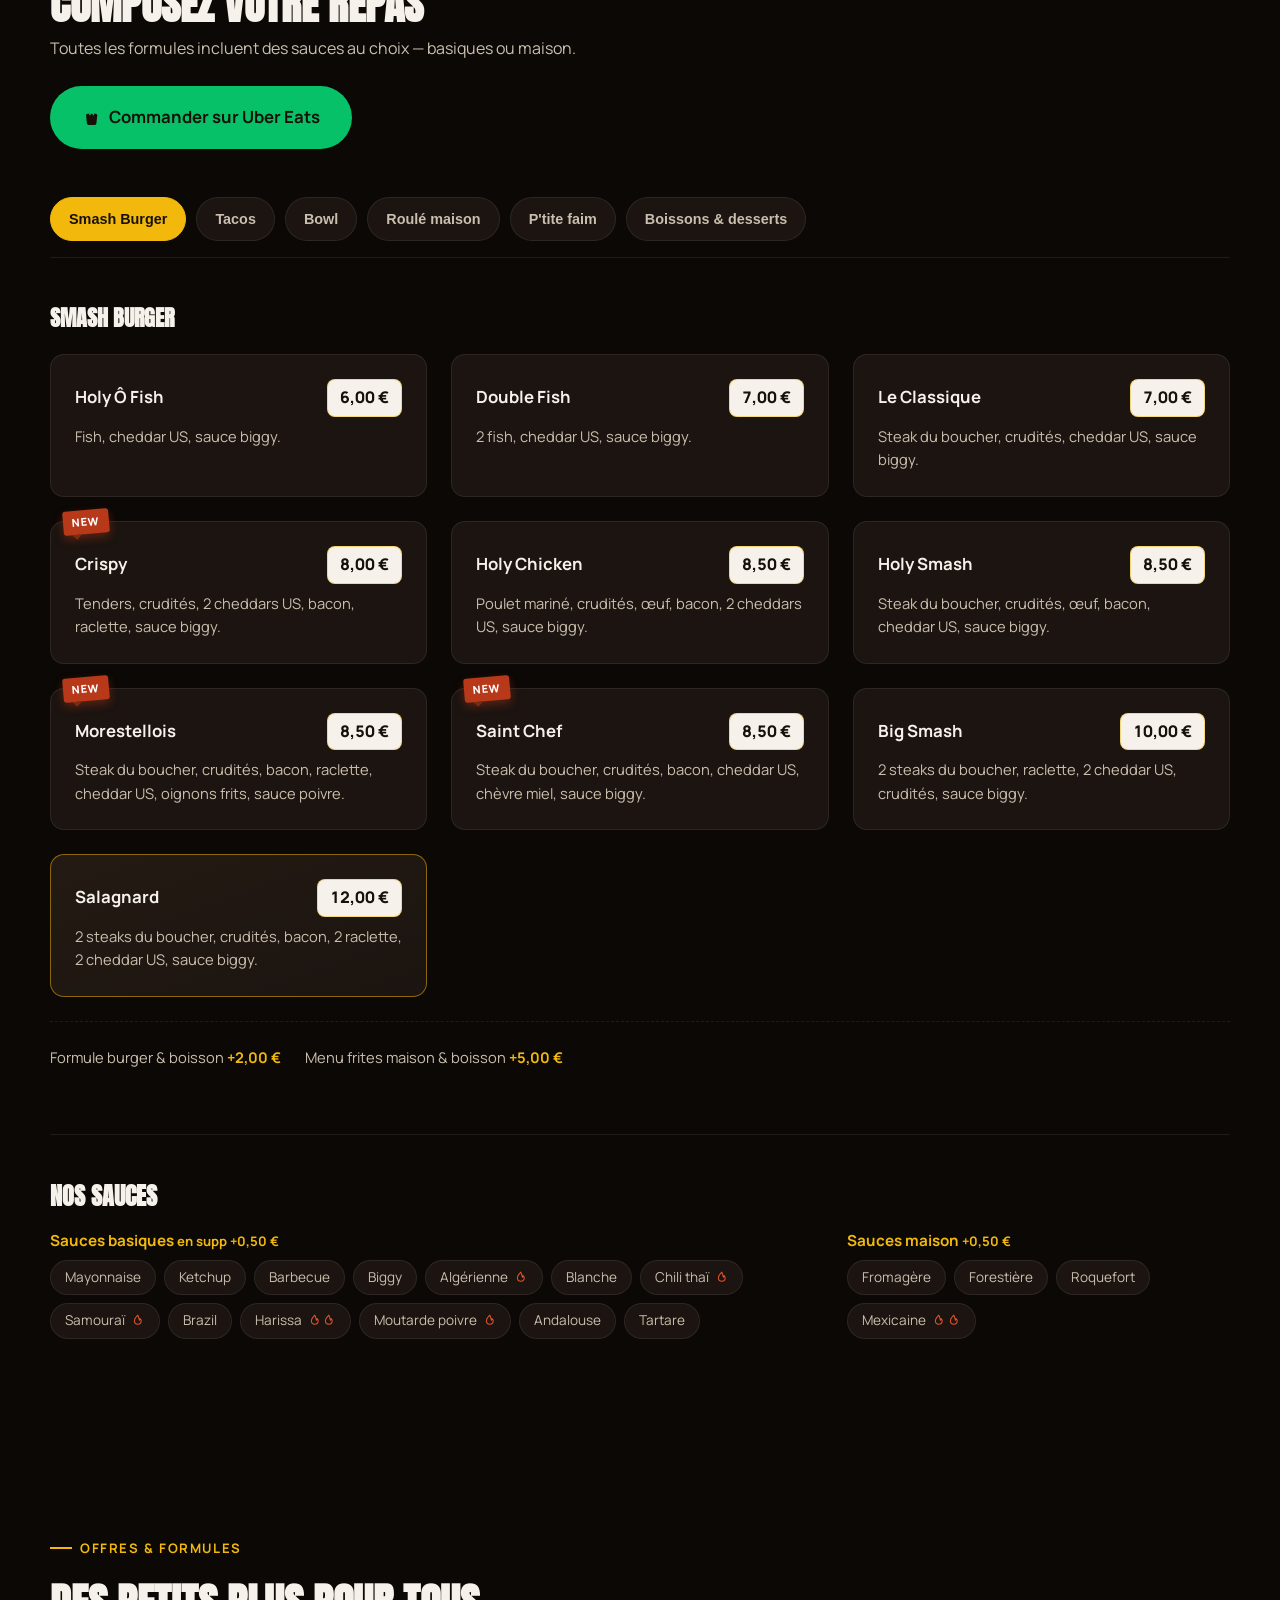
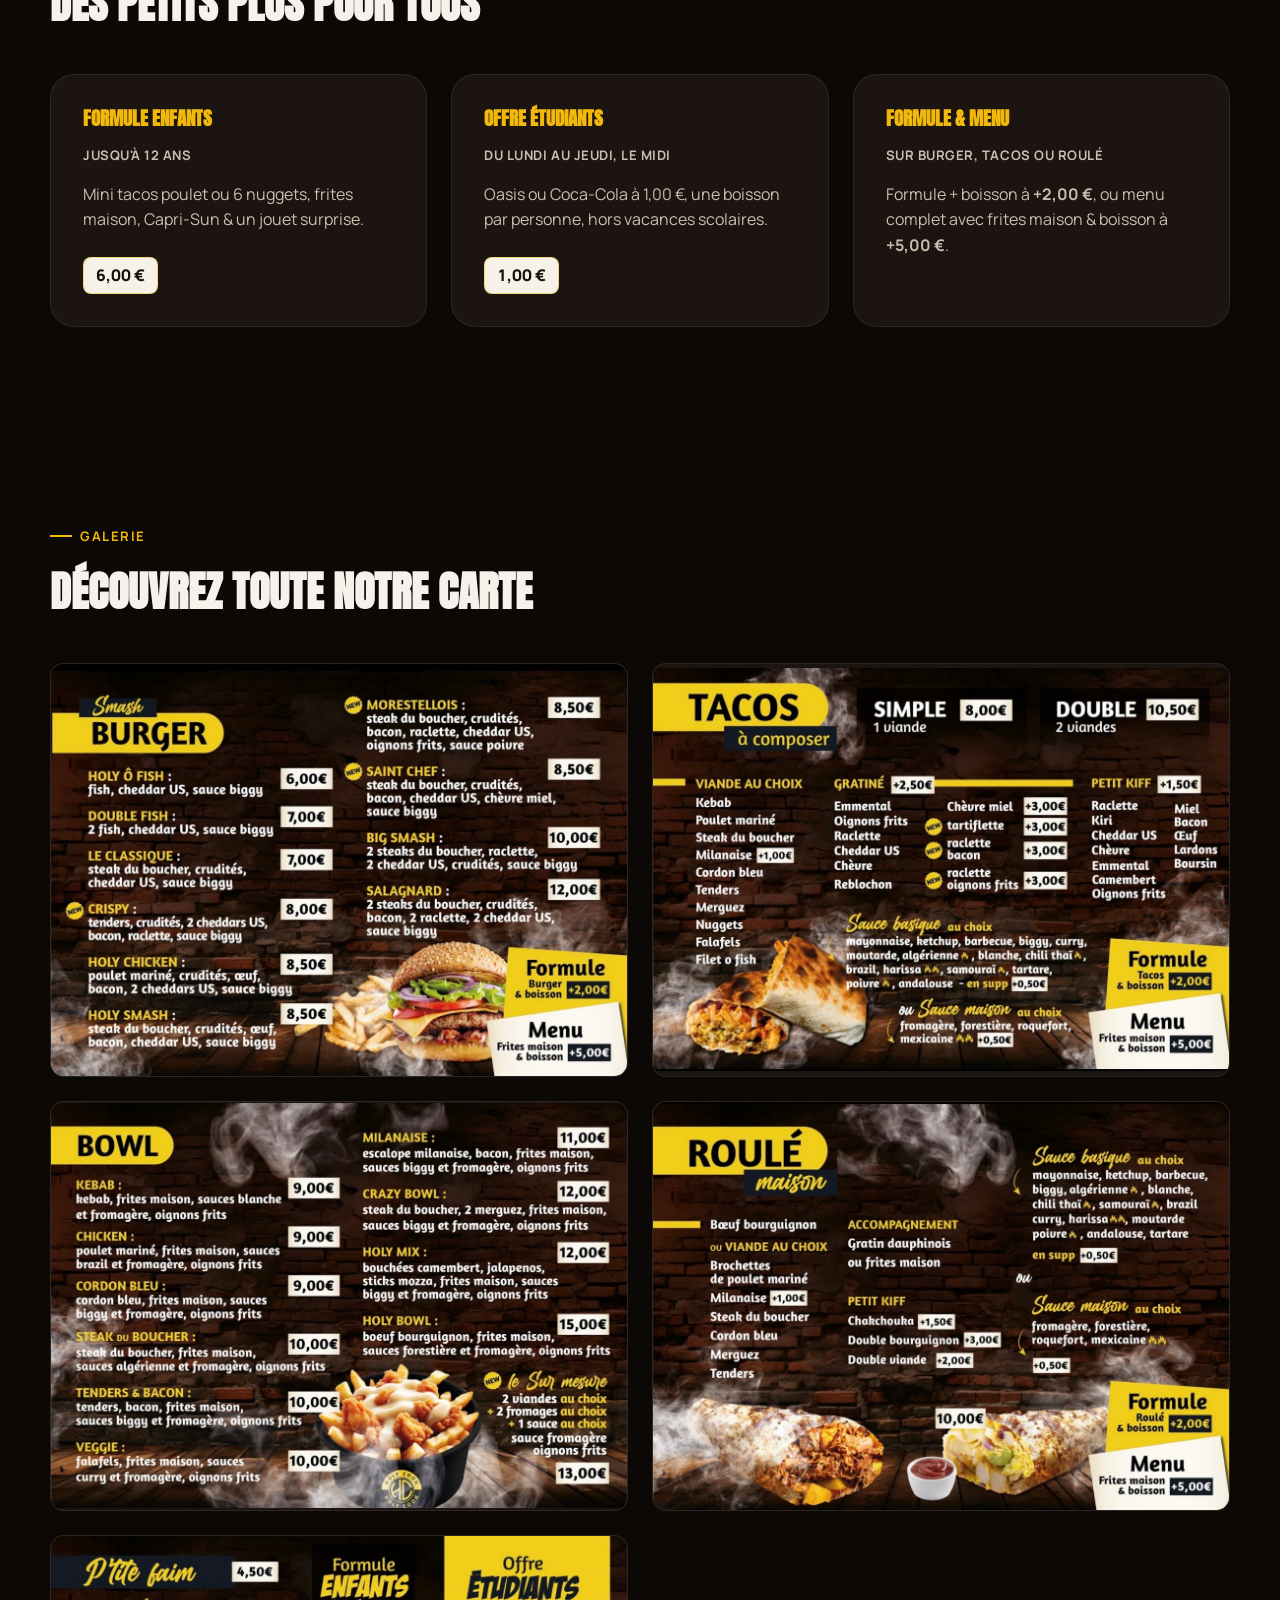
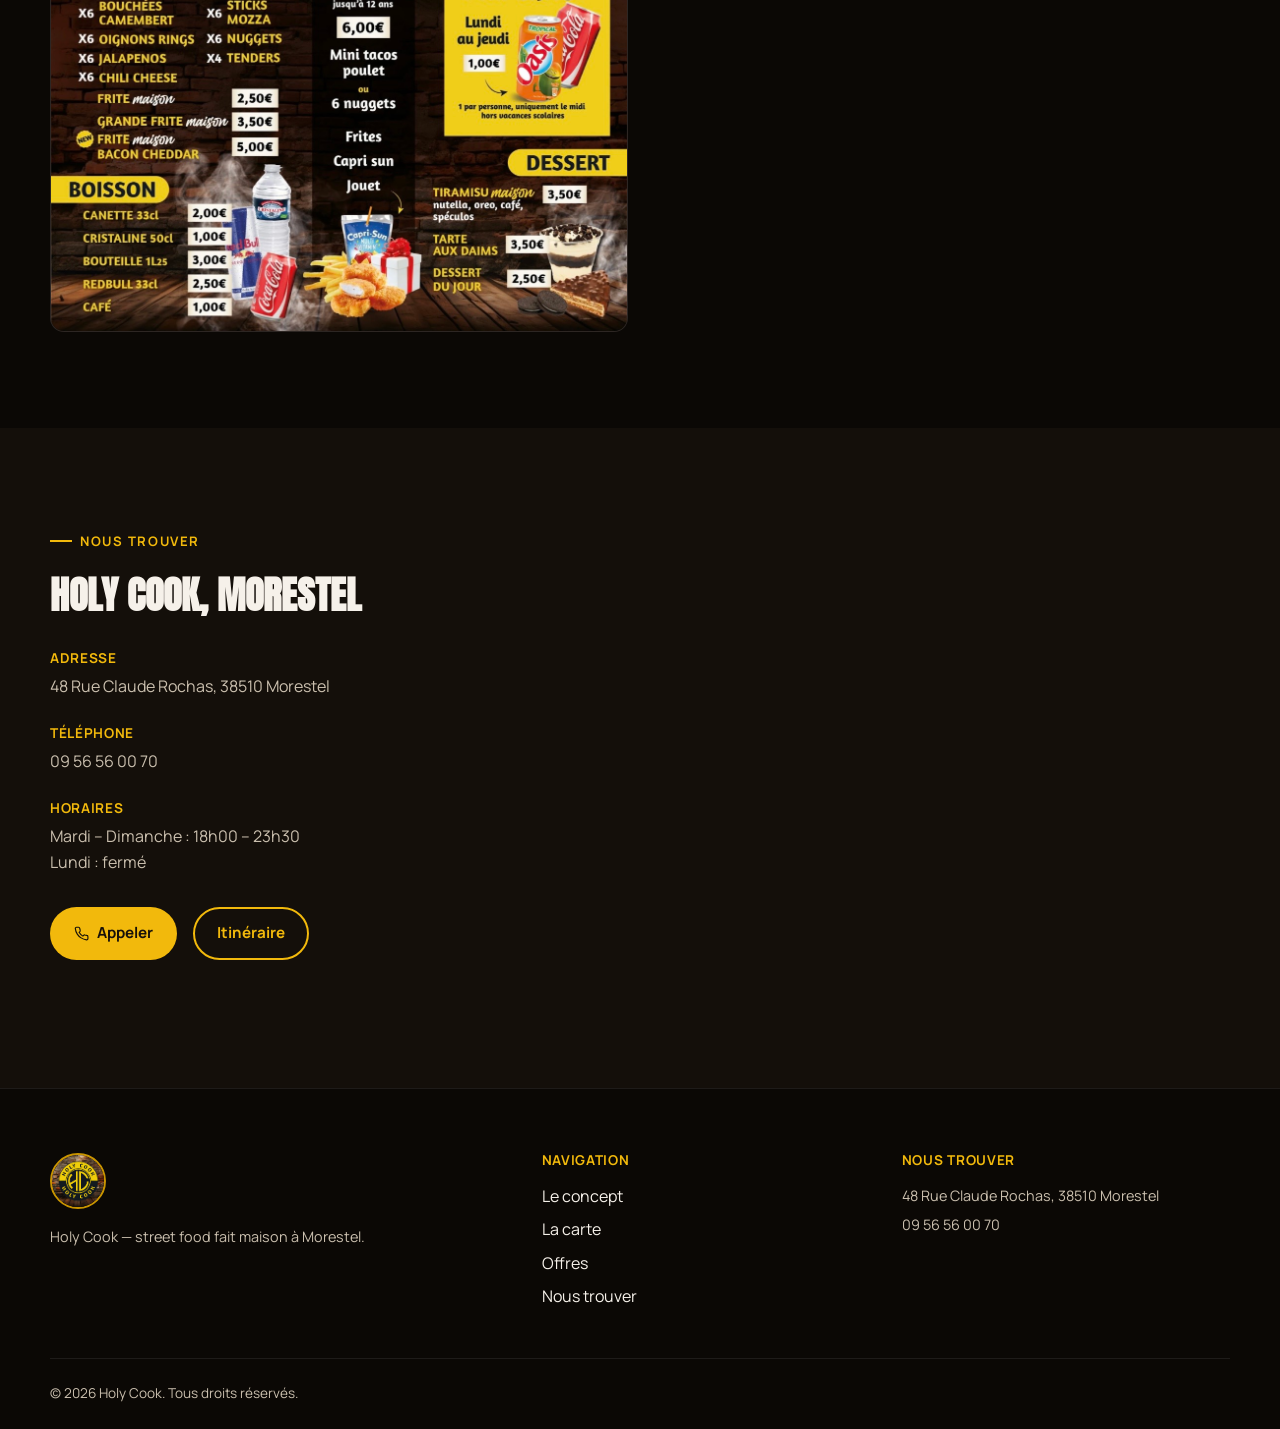
==== commit 6056e175: "Retirer la section Sur Mesure (redondante avec la carte bowls en galerie) La section "Le Sur Mesure"" ====
--- a/index.html
+++ b/index.html
@@ -70,7 +70,6 @@
       <ul>
         <li><a href="#concept">Le concept</a></li>
         <li><a href="#carte">La carte</a></li>
-        <li><a href="#sur-mesure">Sur mesure</a></li>
         <li><a href="#offres">Offres</a></li>
         <li><a href="#galerie">Galerie</a></li>
         <li><a href="#contact">Nous trouver</a></li>
@@ -87,7 +86,7 @@
         <span>Itinéraire</span>
       </a>
       <a href="https://www.ubereats.com/fr/store/holy-cook/Y83Wmir4XCaxmaEgQ6Ji7Q" class="btn btn-ubereats" target="_blank" rel="noopener" aria-label="Commander Holy Cook sur Uber Eats">
-        <svg viewBox="0 0 24 24" aria-hidden="true"><path d="M6 8h12l-1 12a1 1 0 0 1-1 1H8a1 1 0 0 1-1-1L6 8Z"/><path d="M9 8V6a3 3 0 0 1 6 0v2"/></svg>
+        <svg class="icon-ubereats" viewBox="0 0 24 24" aria-hidden="true"><path class="icon-ubereats-bag" d="M5 9c0-1.1.9-2 2-2h10c1.1 0 2 .9 2 2l-1.1 9.8c-.13 1.24-1.18 2.2-2.43 2.2H8.54c-1.25 0-2.3-.96-2.43-2.2L5 9Z"/><path class="icon-ubereats-handle" d="M9 9V7.5a3 3 0 0 1 6 0V9h-1.7V7.5a1.3 1.3 0 0 0-2.6 0V9H9Z"/></svg>
         <span class="btn-ubereats-label">Uber Eats</span>
       </a>
       <a href="#carte" class="btn btn-primary">Voir la carte</a>
@@ -191,7 +190,7 @@
         <h2>Composez votre repas</h2>
         <p class="section-sub">Toutes les formules incluent des sauces au choix — basiques ou maison.</p>
         <a href="https://www.ubereats.com/fr/store/holy-cook/Y83Wmir4XCaxmaEgQ6Ji7Q" class="btn btn-ubereats btn-lg carte-ubereats" target="_blank" rel="noopener">
-          <svg viewBox="0 0 24 24" aria-hidden="true"><path d="M6 8h12l-1 12a1 1 0 0 1-1 1H8a1 1 0 0 1-1-1L6 8Z"/><path d="M9 8V6a3 3 0 0 1 6 0v2"/></svg>
+          <svg class="icon-ubereats" viewBox="0 0 24 24" aria-hidden="true"><path class="icon-ubereats-bag" d="M5 9c0-1.1.9-2 2-2h10c1.1 0 2 .9 2 2l-1.1 9.8c-.13 1.24-1.18 2.2-2.43 2.2H8.54c-1.25 0-2.3-.96-2.43-2.2L5 9Z"/><path class="icon-ubereats-handle" d="M9 9V7.5a3 3 0 0 1 6 0V9h-1.7V7.5a1.3 1.3 0 0 0-2.6 0V9H9Z"/></svg>
           Commander sur Uber Eats
         </a>
       </div>
@@ -483,30 +482,6 @@
     </div>
   </section>
 
-  <!-- ===================== SUR MESURE ===================== -->
-  <section class="sur-mesure" id="sur-mesure">
-    <div class="container sur-mesure-grid">
-      <div class="sur-mesure-copy">
-        <span class="badge-new badge-new--static">Nouveau</span>
-        <h2>Le Sur Mesure</h2>
-        <p>Le bowl 100% personnalisable : choisissez vos viandes, vos fromages et votre sauce, on s'occupe du reste.</p>
-        <ul class="sur-mesure-steps">
-          <li><span>1</span> 2 viandes au choix</li>
-          <li><span>2</span> 2 fromages au choix</li>
-          <li><span>3</span> 1 sauce au choix</li>
-          <li><span>+</span> Sauce fromagère &amp; oignons frits inclus</li>
-        </ul>
-        <div class="sur-mesure-price">
-          <span class="price price--lg">13,00&nbsp;€</span>
-          <a href="#contact" class="btn btn-primary">Je compose le mien</a>
-        </div>
-      </div>
-      <div class="sur-mesure-visual" aria-hidden="true">
-        <img src="assets/menu/carte-bowls.jpg" srcset="assets/menu/carte-bowls-600w.jpg 600w, assets/menu/carte-bowls.jpg 1170w" sizes="(max-width: 1024px) 100vw, 45vw" alt="" width="1170" height="823" loading="lazy">
-      </div>
-    </div>
-  </section>
-
   <!-- ===================== OFFRES ===================== -->
   <section class="offres" id="offres">
     <div class="container">
--- a/css/style.css
+++ b/css/style.css
@@ -168,6 +168,10 @@
 }
 .btn-ubereats svg { width: 1.15em; height: 1.15em; }
 .btn-ubereats:hover { background: var(--color-ubereats-dark); }
+.icon-ubereats { stroke: none; }
+.icon-ubereats-bag { fill: var(--color-on-gold); }
+.icon-ubereats-handle { fill: var(--color-ubereats); transition: fill var(--dur) var(--ease); }
+.btn-ubereats:hover .icon-ubereats-handle { fill: var(--color-ubereats-dark); }
 
 .link-cta {
   display: inline-flex;
@@ -651,13 +655,6 @@
   transform: rotate(-5deg) translateY(-1px);
 }
 .badge-new--inline::after { display: none; }
-.badge-new--static {
-  position: static;
-  display: inline-block;
-  margin-bottom: var(--space-2);
-}
-.badge-new--static::after { display: none; }
-
 .menu-formulas {
   display: flex;
   flex-wrap: wrap;
@@ -757,60 +754,6 @@
 }
 .heat { color: var(--color-ember); display: inline-flex; gap: 1px; }
 .heat svg { font-size: 0.85rem; }
-
-/* =========================================================
-   Sur mesure
-   ========================================================= */
-.sur-mesure {
-  background: linear-gradient(180deg, var(--color-bg-alt), var(--color-bg));
-}
-.sur-mesure-grid {
-  display: grid;
-  grid-template-columns: 1.1fr 1fr;
-  gap: var(--space-6);
-  align-items: center;
-}
-.sur-mesure-copy h2 {
-  font-family: var(--font-display);
-  text-transform: uppercase;
-  font-size: clamp(2rem, 4vw, 3rem);
-  margin: var(--space-2) 0 var(--space-2);
-}
-.sur-mesure-copy > p { color: var(--color-text-muted); max-width: 46ch; }
-
-.sur-mesure-steps { margin-top: var(--space-4); display: grid; gap: var(--space-2); }
-.sur-mesure-steps li {
-  display: flex;
-  align-items: center;
-  gap: var(--space-2);
-  font-weight: 600;
-}
-.sur-mesure-steps span {
-  display: grid;
-  place-items: center;
-  width: 32px; height: 32px;
-  border-radius: 50%;
-  background: var(--color-gold);
-  color: var(--color-on-gold);
-  font-weight: 800;
-  flex-shrink: 0;
-}
-
-.sur-mesure-price {
-  margin-top: var(--space-4);
-  display: flex;
-  align-items: center;
-  gap: var(--space-3);
-  flex-wrap: wrap;
-}
-
-.sur-mesure-visual {
-  border-radius: var(--radius-lg);
-  overflow: hidden;
-  box-shadow: var(--shadow-pop);
-  border: 1px solid var(--color-border);
-}
-.sur-mesure-visual img { width: 100%; height: 100%; object-fit: cover; }
 
 /* =========================================================
    Offres
@@ -1094,8 +1037,7 @@
   .composer-grid { grid-template-columns: 1fr 1fr; }
   .composer-grid .composer-col:last-child { grid-column: span 2; }
   .offres-grid { grid-template-columns: 1fr; }
-  .concept-grid, .sur-mesure-grid, .contact-grid { grid-template-columns: 1fr; }
-  .sur-mesure-visual { order: -1; max-height: 320px; }
+  .concept-grid, .contact-grid { grid-template-columns: 1fr; }
 }
 
 @media (max-width: 900px) {
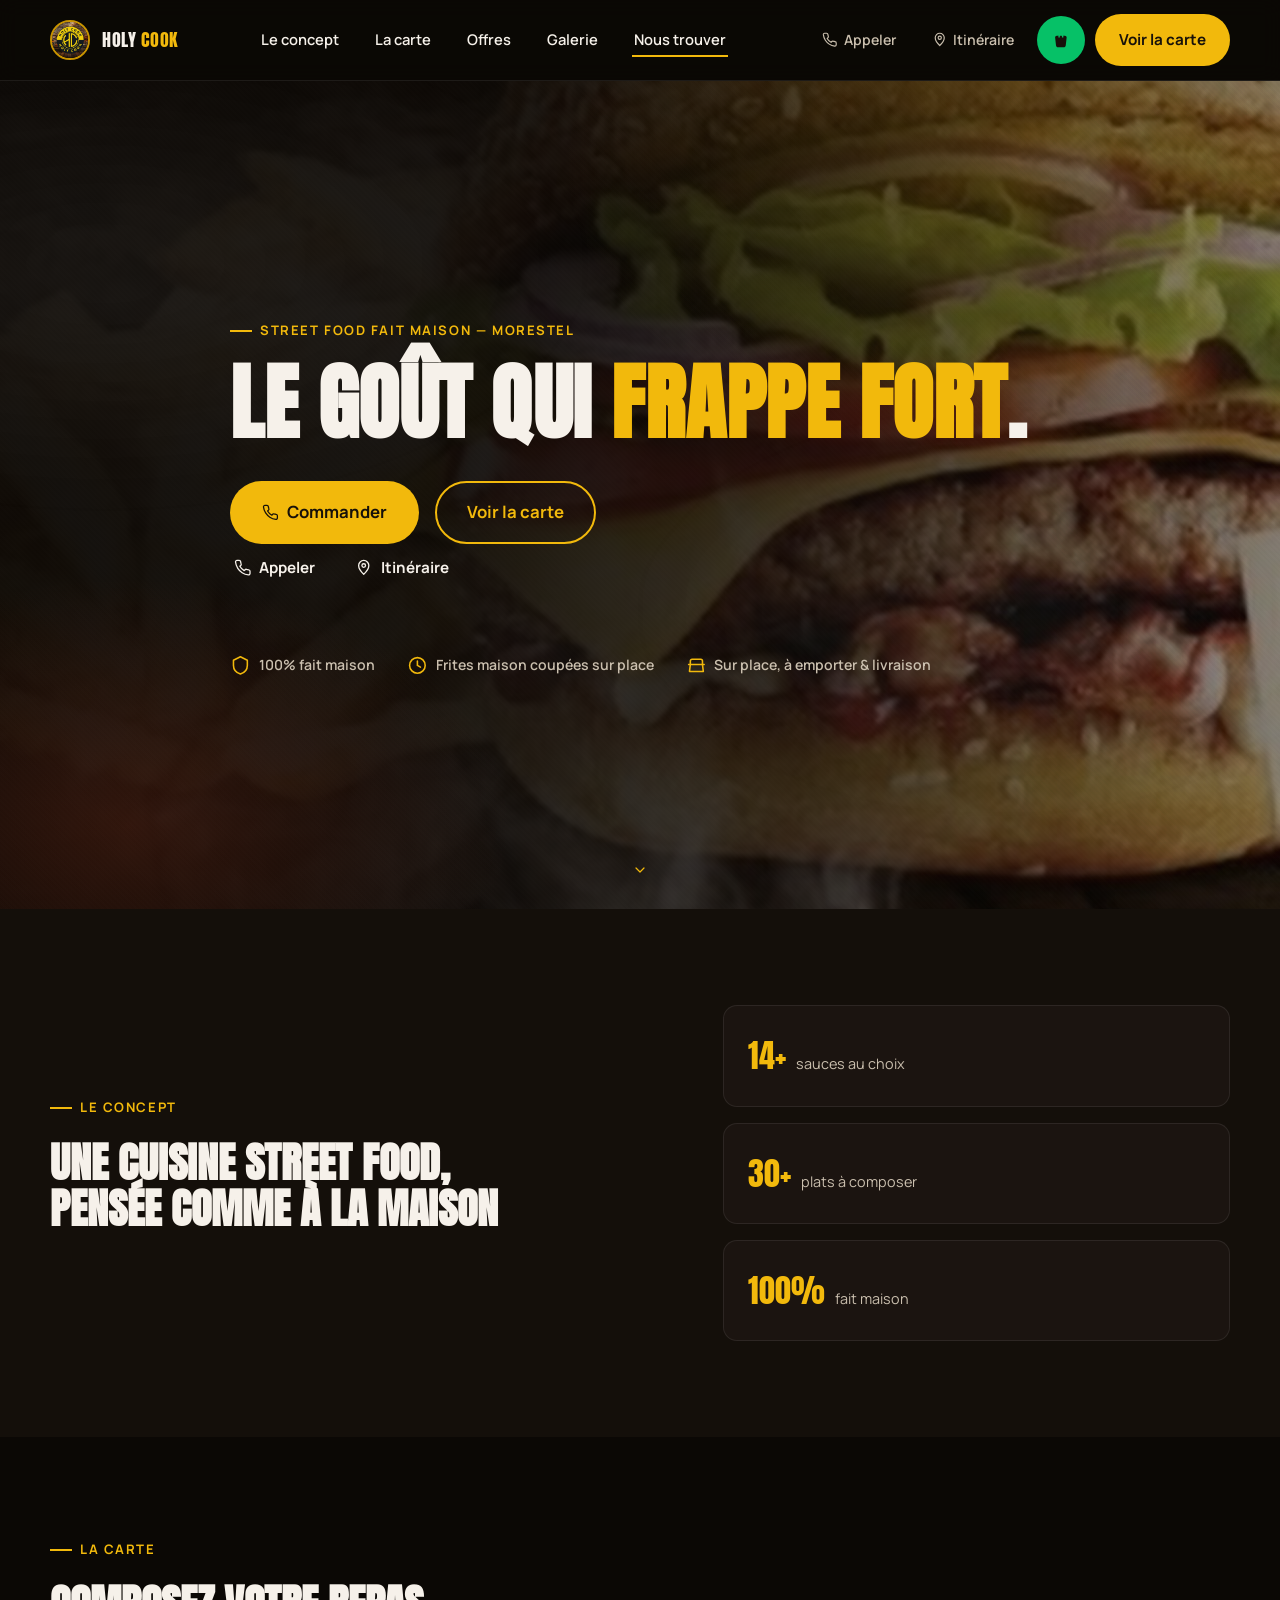
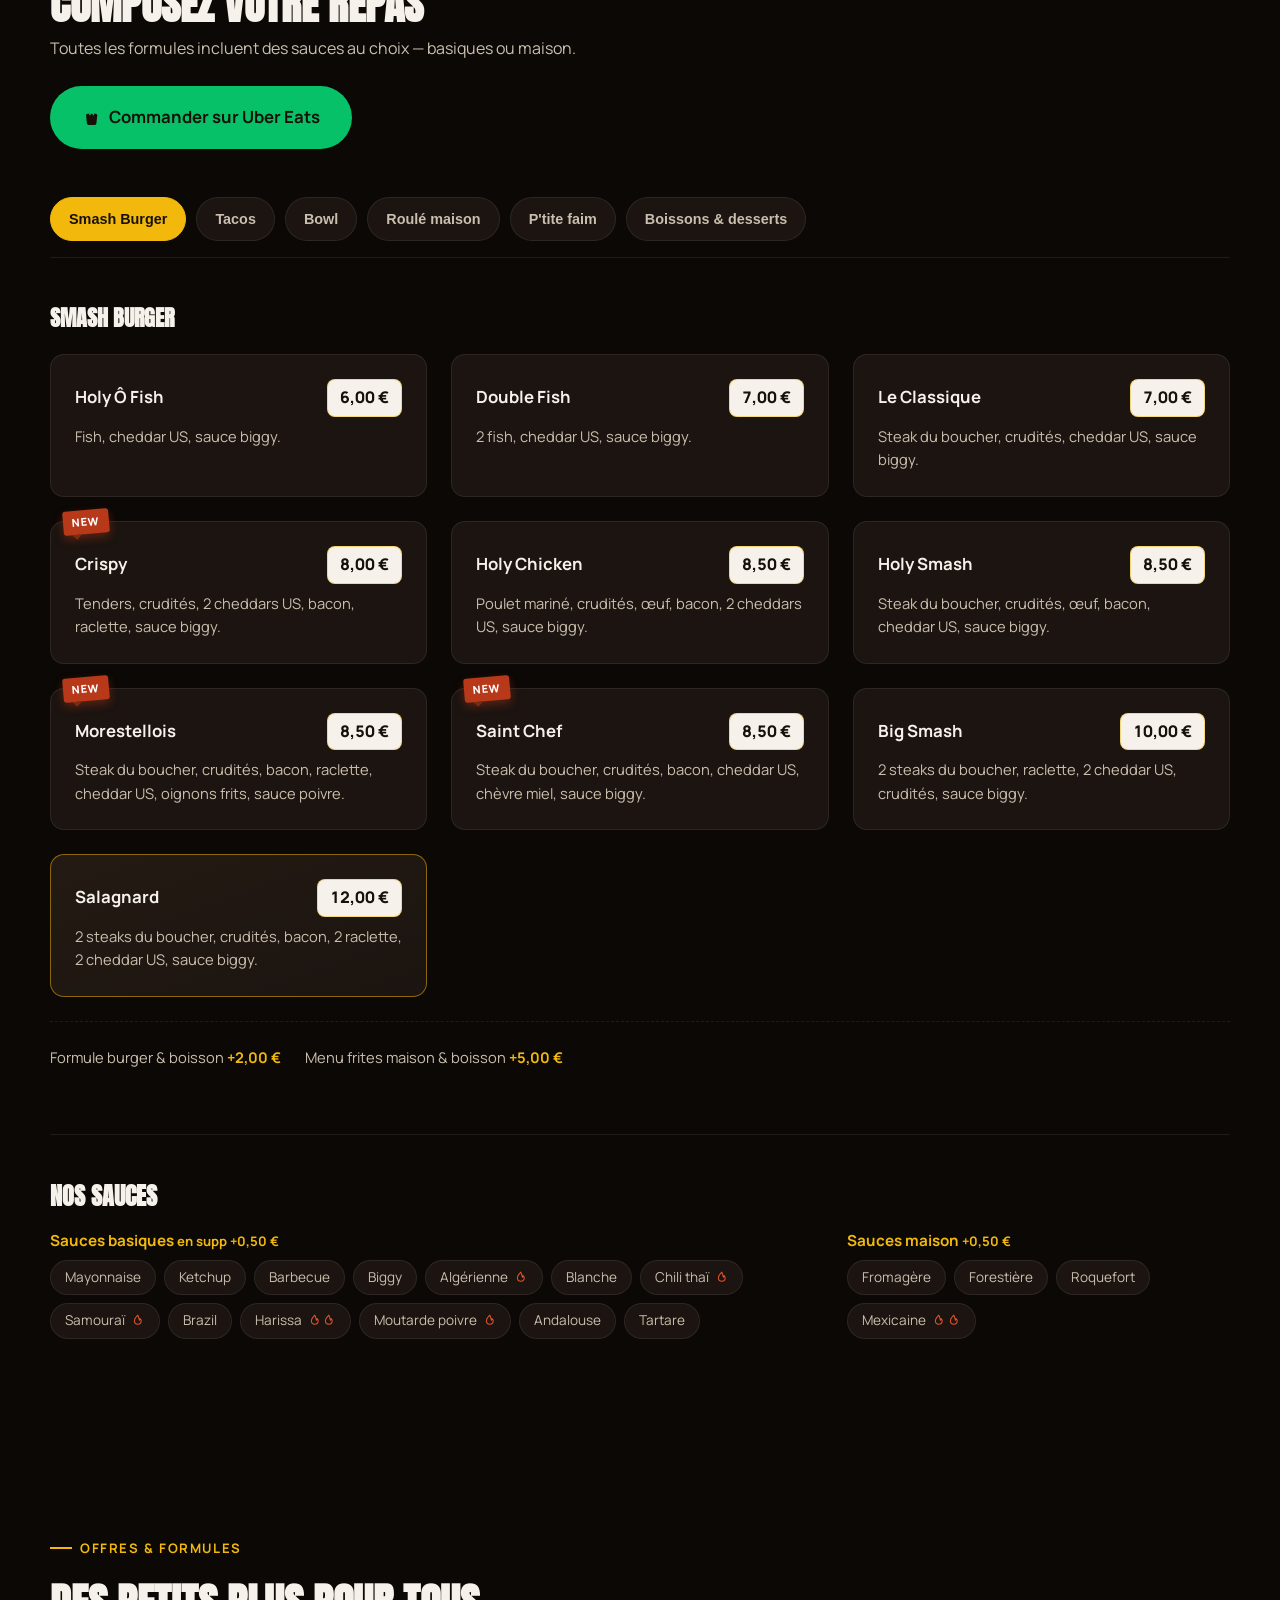
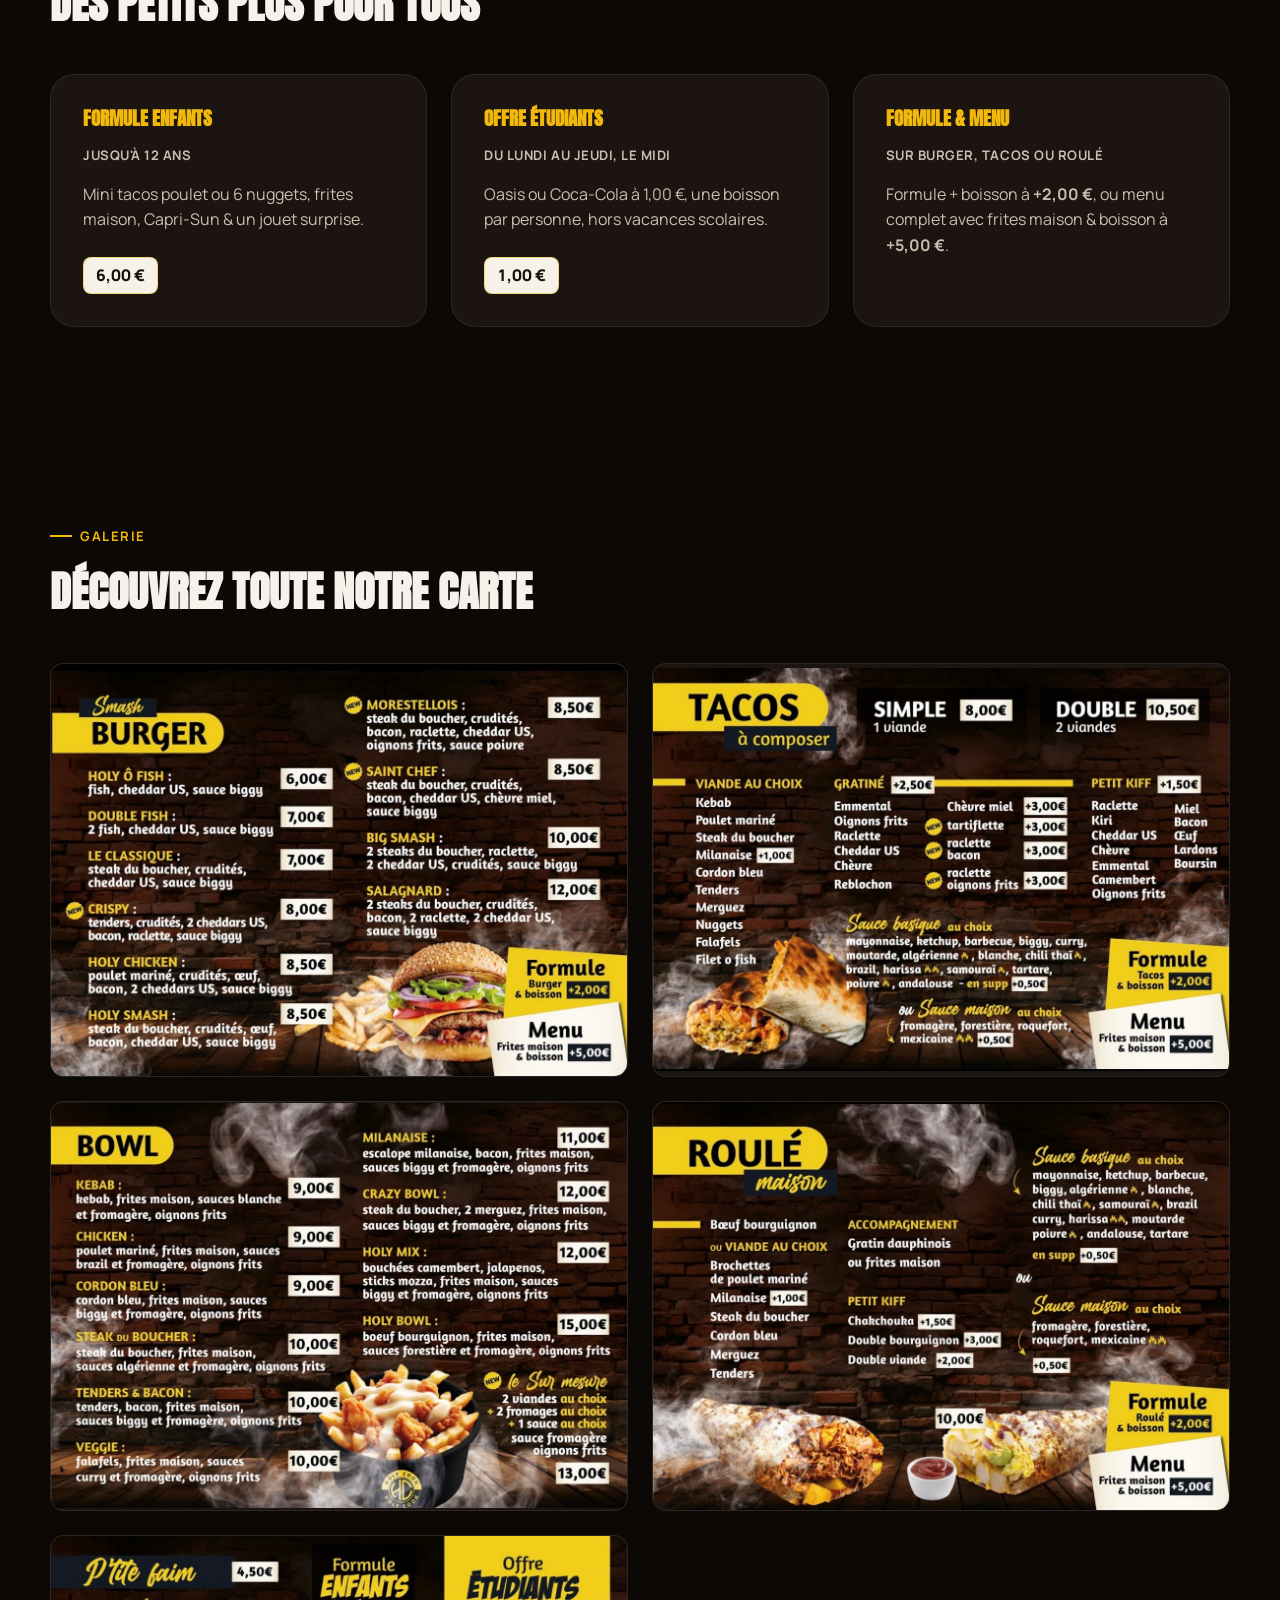
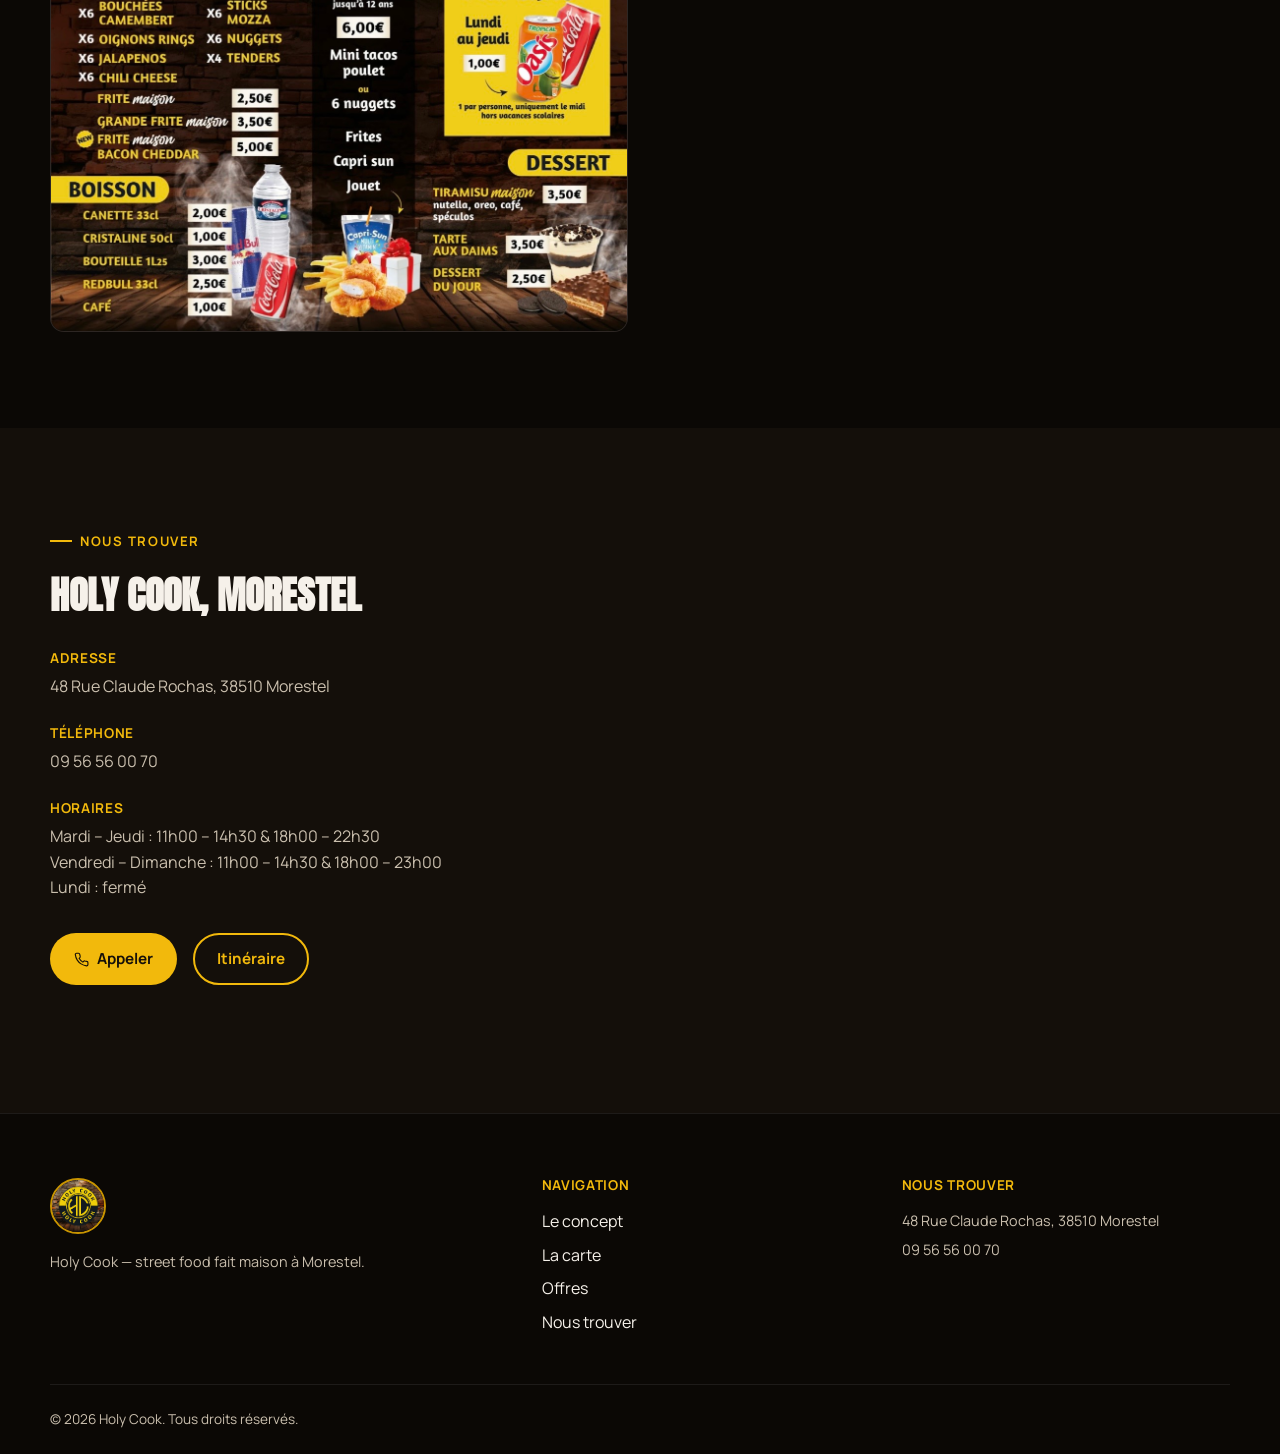
==== commit 8deb316b: "Mettre à jour les horaires (service midi + horaires réels par jour) Horaires réels (capture Google M" ====
--- a/index.html
+++ b/index.html
@@ -47,8 +47,20 @@
     {
       "@type": "OpeningHoursSpecification",
       "dayOfWeek": ["Tuesday", "Wednesday", "Thursday", "Friday", "Saturday", "Sunday"],
+      "opens": "11:00",
+      "closes": "14:30"
+    },
+    {
+      "@type": "OpeningHoursSpecification",
+      "dayOfWeek": ["Tuesday", "Wednesday", "Thursday"],
       "opens": "18:00",
-      "closes": "23:30"
+      "closes": "22:30"
+    },
+    {
+      "@type": "OpeningHoursSpecification",
+      "dayOfWeek": ["Friday", "Saturday", "Sunday"],
+      "opens": "18:00",
+      "closes": "23:00"
     }
   ]
 }
@@ -366,6 +378,12 @@
             <p>Bouchées camembert, jalapenos, sticks mozza, frites maison, sauces biggy et fromagère, oignons frits.</p>
           </article>
 
+          <article class="menu-card">
+            <span class="badge-new">New</span>
+            <div class="menu-card-head"><h3>Sur Mesure</h3><span class="price">13,00&nbsp;€</span></div>
+            <p>100% personnalisable : 2 viandes au choix, 2 fromages au choix, 1 sauce au choix, sauce fromagère &amp; oignons frits inclus.</p>
+          </article>
+
           <article class="menu-card menu-card--feature">
             <div class="menu-card-head"><h3>Holy Bowl</h3><span class="price">15,00&nbsp;€</span></div>
             <p>Bœuf bourguignon, frites maison, sauces forestière et fromagère, oignons frits.</p>
@@ -567,7 +585,8 @@
           <div>
             <dt>Horaires</dt>
             <dd>
-              Mardi – Dimanche : 18h00 – 23h30<br>
+              Mardi – Jeudi : 11h00 – 14h30 &amp; 18h00 – 22h30<br>
+              Vendredi – Dimanche : 11h00 – 14h30 &amp; 18h00 – 23h00<br>
               Lundi : fermé
             </dd>
           </div>
